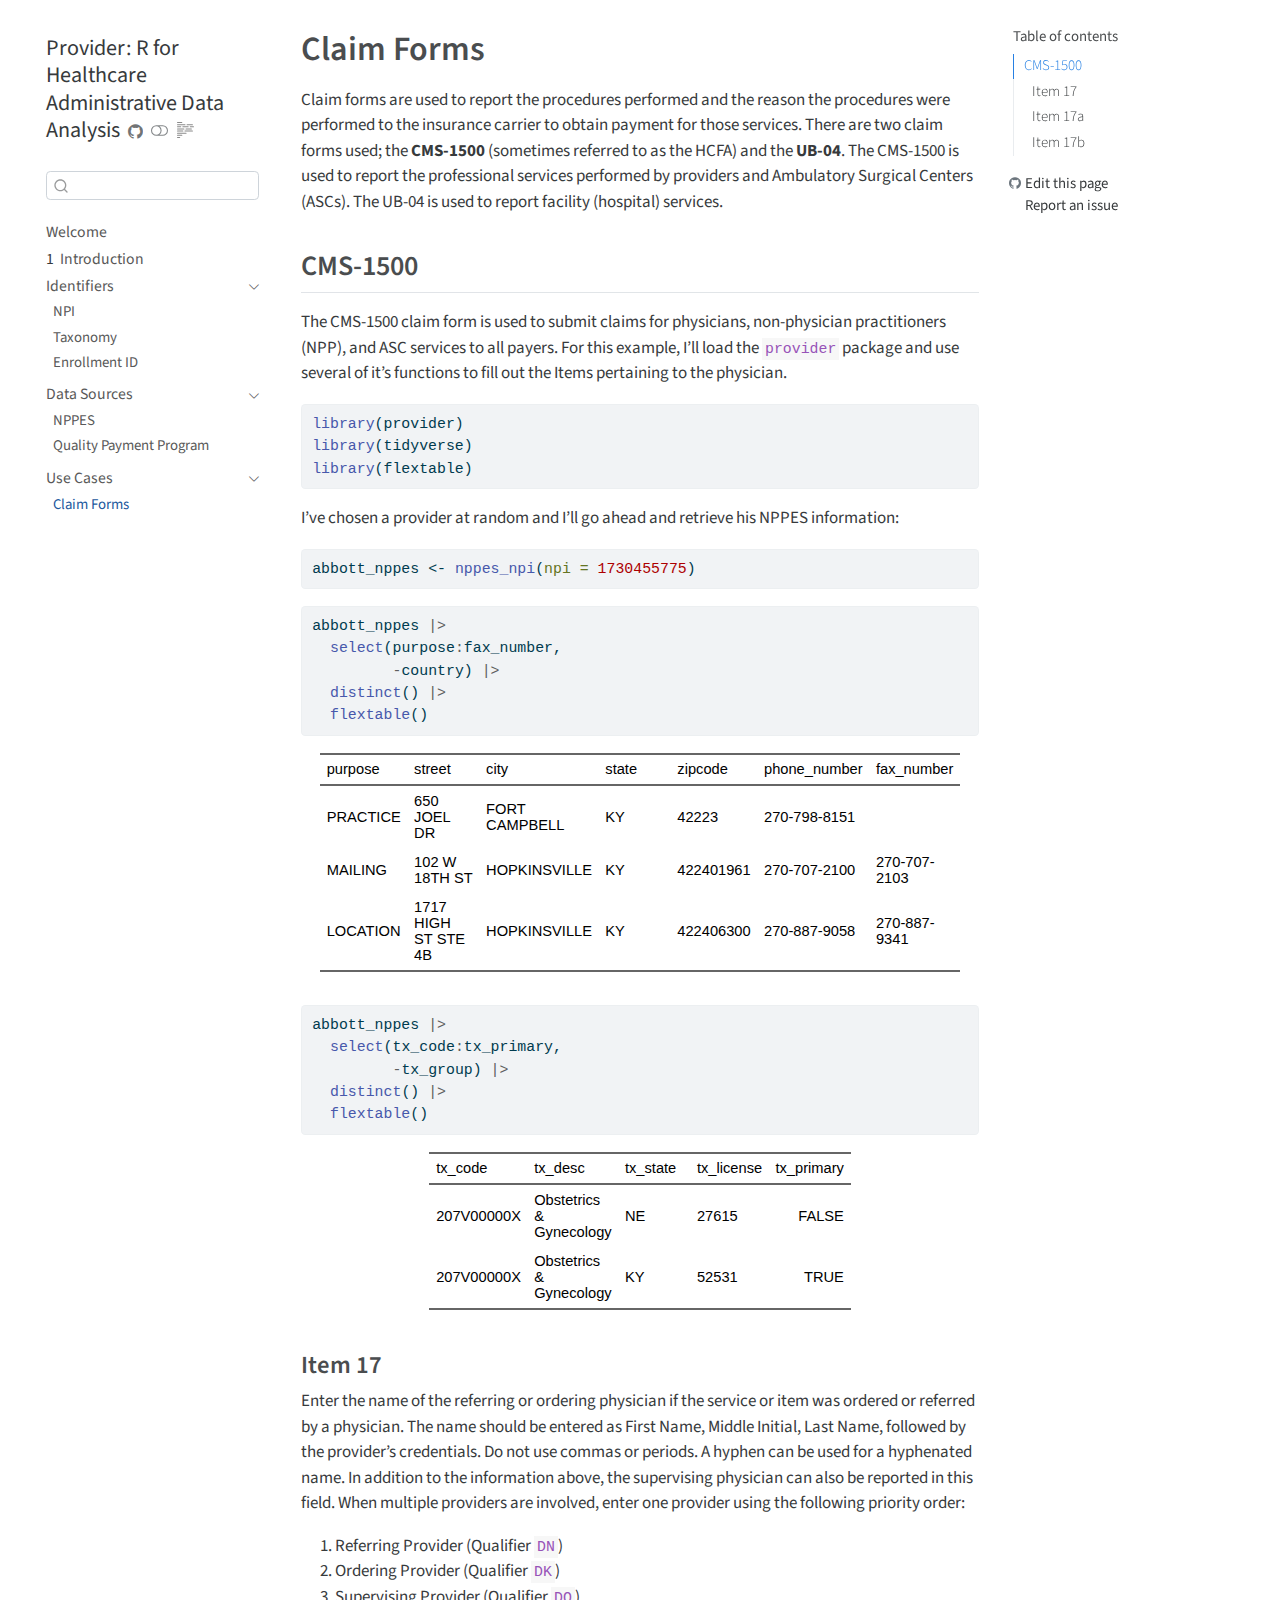
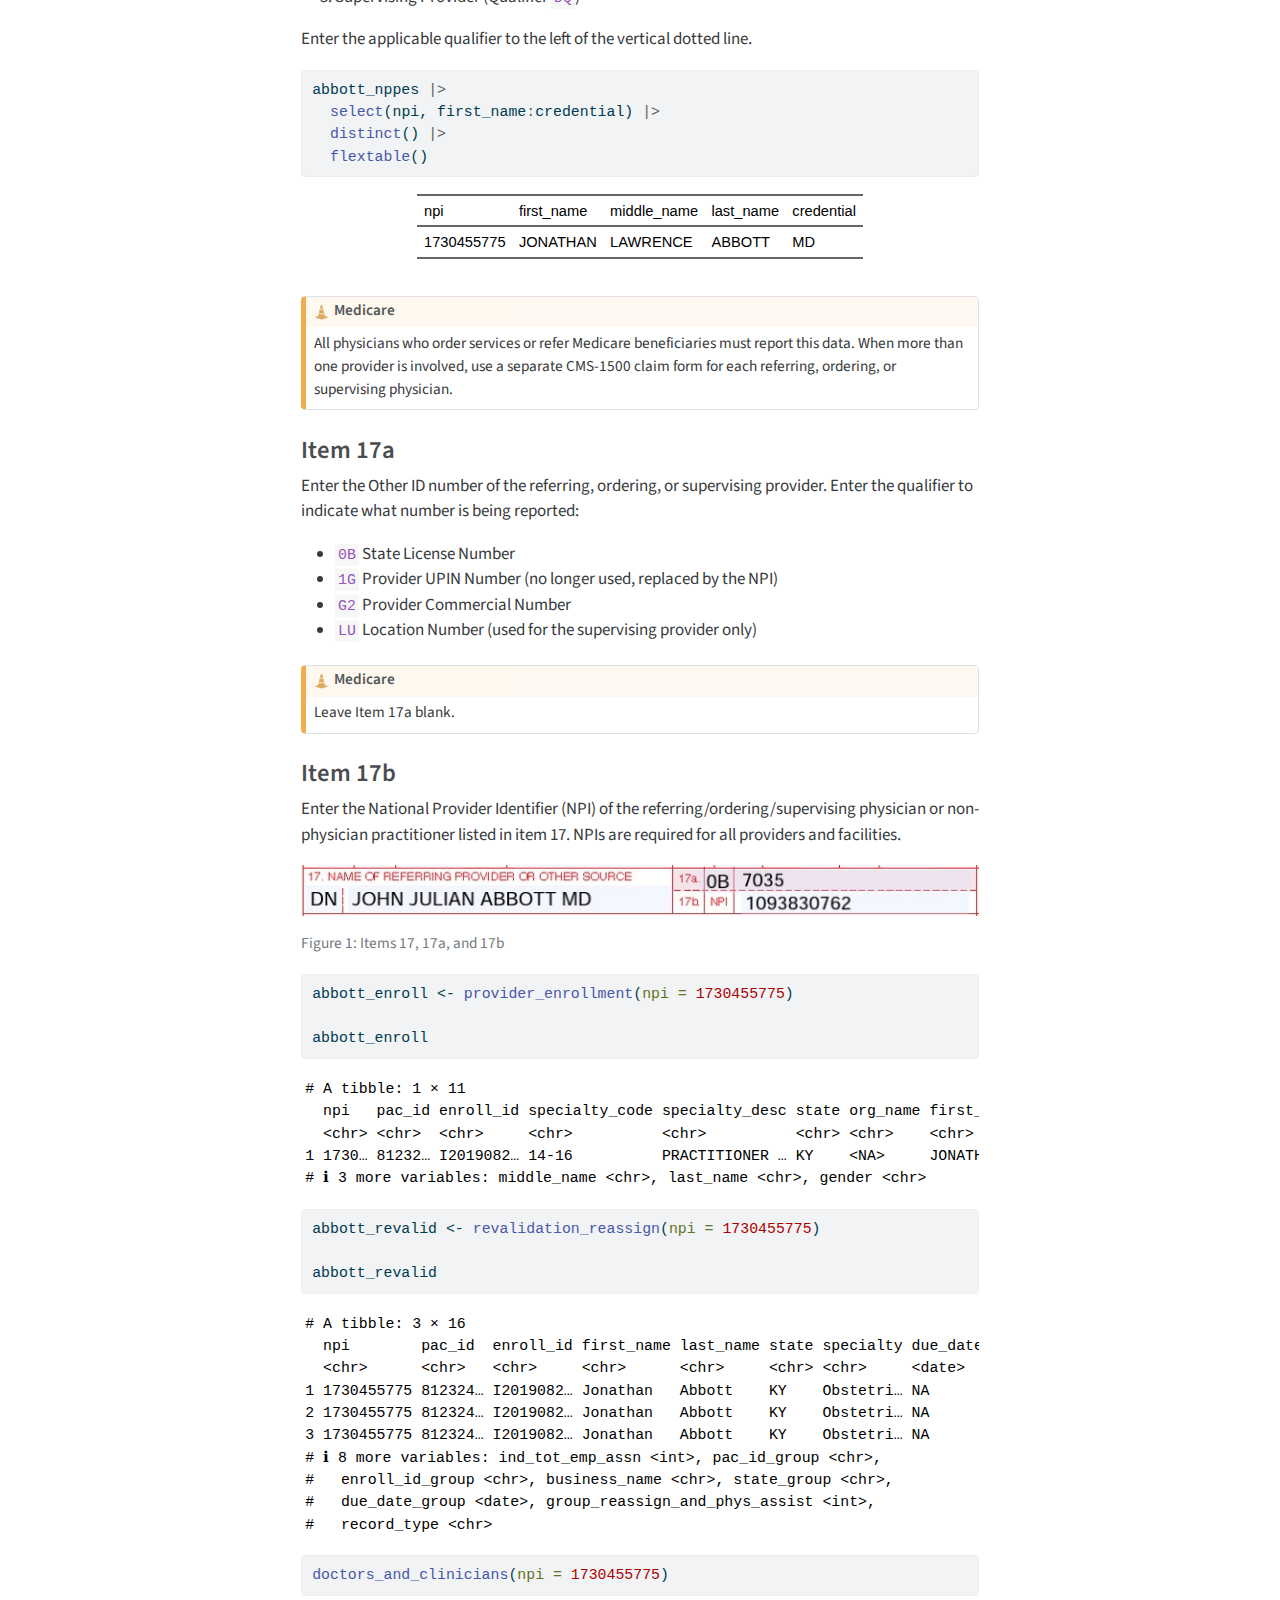
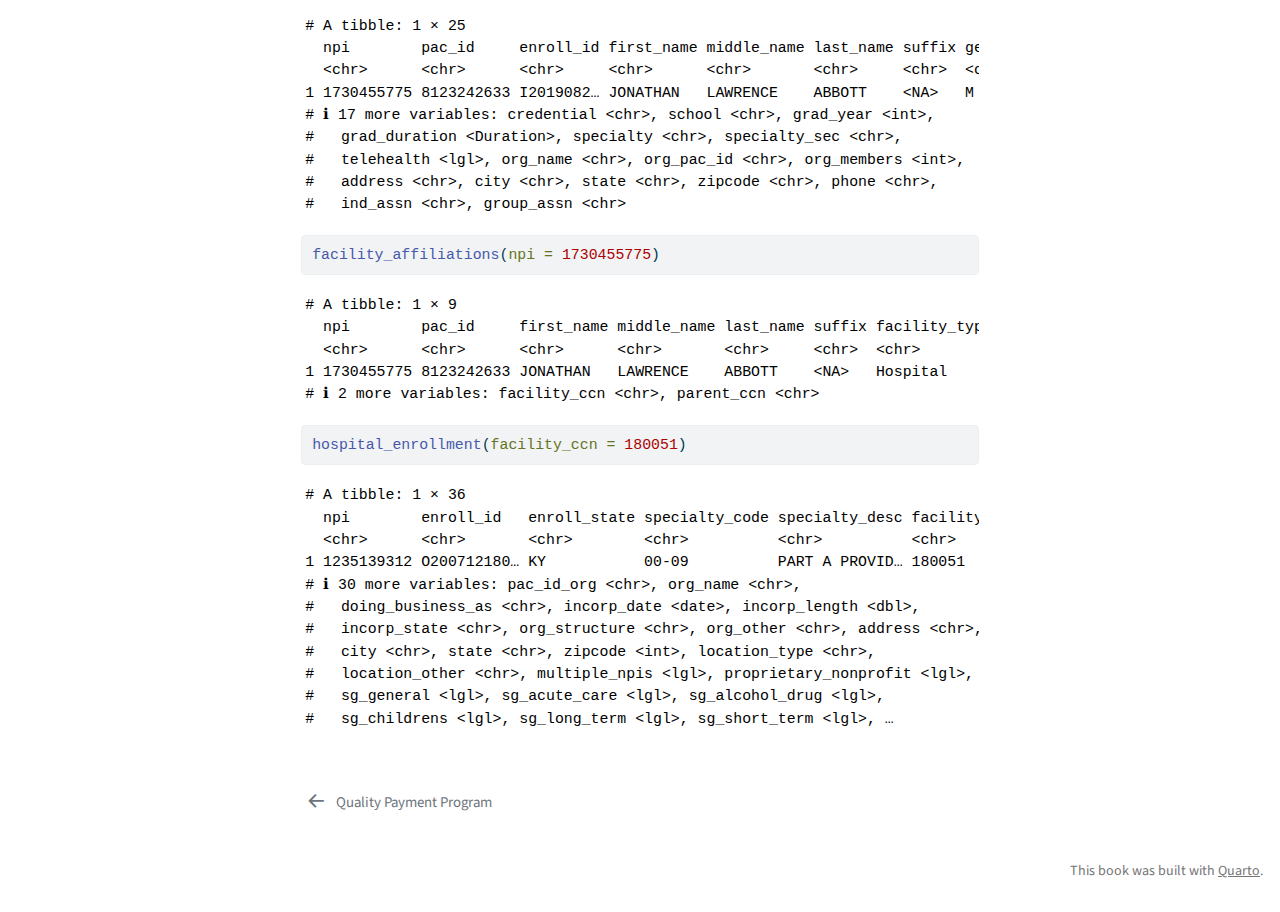
==== docs/claims_forms.html @ 6b5664fb "commit" ====
<!DOCTYPE html>
<html xmlns="http://www.w3.org/1999/xhtml" lang="en" xml:lang="en"><head>

<meta charset="utf-8">
<meta name="generator" content="quarto-1.3.433">

<meta name="viewport" content="width=device-width, initial-scale=1.0, user-scalable=yes">


<title>Provider: R for Healthcare Administrative Data Analysis - Claim Forms</title>
<style>
code{white-space: pre-wrap;}
span.smallcaps{font-variant: small-caps;}
div.columns{display: flex; gap: min(4vw, 1.5em);}
div.column{flex: auto; overflow-x: auto;}
div.hanging-indent{margin-left: 1.5em; text-indent: -1.5em;}
ul.task-list{list-style: none;}
ul.task-list li input[type="checkbox"] {
  width: 0.8em;
  margin: 0 0.8em 0.2em -1em; /* quarto-specific, see https://github.com/quarto-dev/quarto-cli/issues/4556 */ 
  vertical-align: middle;
}
/* CSS for syntax highlighting */
pre > code.sourceCode { white-space: pre; position: relative; }
pre > code.sourceCode > span { display: inline-block; line-height: 1.25; }
pre > code.sourceCode > span:empty { height: 1.2em; }
.sourceCode { overflow: visible; }
code.sourceCode > span { color: inherit; text-decoration: inherit; }
div.sourceCode { margin: 1em 0; }
pre.sourceCode { margin: 0; }
@media screen {
div.sourceCode { overflow: auto; }
}
@media print {
pre > code.sourceCode { white-space: pre-wrap; }
pre > code.sourceCode > span { text-indent: -5em; padding-left: 5em; }
}
pre.numberSource code
  { counter-reset: source-line 0; }
pre.numberSource code > span
  { position: relative; left: -4em; counter-increment: source-line; }
pre.numberSource code > span > a:first-child::before
  { content: counter(source-line);
    position: relative; left: -1em; text-align: right; vertical-align: baseline;
    border: none; display: inline-block;
    -webkit-touch-callout: none; -webkit-user-select: none;
    -khtml-user-select: none; -moz-user-select: none;
    -ms-user-select: none; user-select: none;
    padding: 0 4px; width: 4em;
  }
pre.numberSource { margin-left: 3em;  padding-left: 4px; }
div.sourceCode
  {   }
@media screen {
pre > code.sourceCode > span > a:first-child::before { text-decoration: underline; }
}
</style>


<script src="site_libs/quarto-nav/quarto-nav.js"></script>
<script src="site_libs/quarto-nav/headroom.min.js"></script>
<script src="site_libs/clipboard/clipboard.min.js"></script>
<script src="site_libs/quarto-search/autocomplete.umd.js"></script>
<script src="site_libs/quarto-search/fuse.min.js"></script>
<script src="site_libs/quarto-search/quarto-search.js"></script>
<meta name="quarto:offset" content="./">
<link href="./qpp.html" rel="prev">
<script src="site_libs/quarto-html/quarto.js"></script>
<script src="site_libs/quarto-html/popper.min.js"></script>
<script src="site_libs/quarto-html/tippy.umd.min.js"></script>
<script src="site_libs/quarto-html/anchor.min.js"></script>
<link href="site_libs/quarto-html/tippy.css" rel="stylesheet">
<link href="site_libs/quarto-html/quarto-syntax-highlighting.css" rel="stylesheet" class="quarto-color-scheme" id="quarto-text-highlighting-styles">
<link href="site_libs/quarto-html/quarto-syntax-highlighting-dark.css" rel="prefetch" class="quarto-color-scheme quarto-color-alternate" id="quarto-text-highlighting-styles">
<script src="site_libs/bootstrap/bootstrap.min.js"></script>
<link href="site_libs/bootstrap/bootstrap-icons.css" rel="stylesheet">
<link href="site_libs/bootstrap/bootstrap.min.css" rel="stylesheet" class="quarto-color-scheme" id="quarto-bootstrap" data-mode="light">
<link href="site_libs/bootstrap/bootstrap-dark.min.css" rel="prefetch" class="quarto-color-scheme quarto-color-alternate" id="quarto-bootstrap" data-mode="dark">
<script id="quarto-search-options" type="application/json">{
  "location": "sidebar",
  "copy-button": false,
  "collapse-after": 3,
  "panel-placement": "start",
  "type": "textbox",
  "limit": 20,
  "language": {
    "search-no-results-text": "No results",
    "search-matching-documents-text": "matching documents",
    "search-copy-link-title": "Copy link to search",
    "search-hide-matches-text": "Hide additional matches",
    "search-more-match-text": "more match in this document",
    "search-more-matches-text": "more matches in this document",
    "search-clear-button-title": "Clear",
    "search-detached-cancel-button-title": "Cancel",
    "search-submit-button-title": "Submit",
    "search-label": "Search"
  }
}</script>
<link href="site_libs/tabwid-1.1.3/tabwid.css" rel="stylesheet">
<script src="site_libs/tabwid-1.1.3/tabwid.js"></script>


</head>

<body class="nav-sidebar floating">

<div id="quarto-search-results"></div>
  <header id="quarto-header" class="headroom fixed-top">
  <nav class="quarto-secondary-nav">
    <div class="container-fluid d-flex">
      <button type="button" class="quarto-btn-toggle btn" data-bs-toggle="collapse" data-bs-target="#quarto-sidebar,#quarto-sidebar-glass" aria-controls="quarto-sidebar" aria-expanded="false" aria-label="Toggle sidebar navigation" onclick="if (window.quartoToggleHeadroom) { window.quartoToggleHeadroom(); }">
        <i class="bi bi-layout-text-sidebar-reverse"></i>
      </button>
      <nav class="quarto-page-breadcrumbs" aria-label="breadcrumb"><ol class="breadcrumb"><li class="breadcrumb-item"><a href="./claims_forms.html">Use Cases</a></li><li class="breadcrumb-item"><a href="./claims_forms.html">Claim Forms</a></li></ol></nav>
      <a class="flex-grow-1" role="button" data-bs-toggle="collapse" data-bs-target="#quarto-sidebar,#quarto-sidebar-glass" aria-controls="quarto-sidebar" aria-expanded="false" aria-label="Toggle sidebar navigation" onclick="if (window.quartoToggleHeadroom) { window.quartoToggleHeadroom(); }">      
      </a>
      <button type="button" class="btn quarto-search-button" aria-label="" onclick="window.quartoOpenSearch();">
        <i class="bi bi-search"></i>
      </button>
    </div>
  </nav>
</header>
<!-- content -->
<div id="quarto-content" class="quarto-container page-columns page-rows-contents page-layout-article">
<!-- sidebar -->
  <nav id="quarto-sidebar" class="sidebar collapse collapse-horizontal sidebar-navigation floating overflow-auto">
    <div class="pt-lg-2 mt-2 text-left sidebar-header">
    <div class="sidebar-title mb-0 py-0">
      <a href="./">Provider: R for Healthcare Administrative Data Analysis</a> 
        <div class="sidebar-tools-main tools-wide">
    <a href="https://github.com/andrewallenbruce/provider_book" rel="" title="Source Code" class="quarto-navigation-tool px-1" aria-label="Source Code"><i class="bi bi-github"></i></a>
  <a href="" class="quarto-color-scheme-toggle quarto-navigation-tool  px-1" onclick="window.quartoToggleColorScheme(); return false;" title="Toggle dark mode"><i class="bi"></i></a>
  <a href="" class="quarto-reader-toggle quarto-navigation-tool px-1" onclick="window.quartoToggleReader(); return false;" title="Toggle reader mode">
  <div class="quarto-reader-toggle-btn">
  <i class="bi"></i>
  </div>
</a>
</div>
    </div>
      </div>
        <div class="mt-2 flex-shrink-0 align-items-center">
        <div class="sidebar-search">
        <div id="quarto-search" class="" title="Search"></div>
        </div>
        </div>
    <div class="sidebar-menu-container"> 
    <ul class="list-unstyled mt-1">
        <li class="sidebar-item">
  <div class="sidebar-item-container"> 
  <a href="./index.html" class="sidebar-item-text sidebar-link">
 <span class="menu-text">Welcome</span></a>
  </div>
</li>
        <li class="sidebar-item">
  <div class="sidebar-item-container"> 
  <a href="./intro.html" class="sidebar-item-text sidebar-link">
 <span class="menu-text"><span class="chapter-number">1</span>&nbsp; <span class="chapter-title">Introduction</span></span></a>
  </div>
</li>
        <li class="sidebar-item sidebar-item-section">
      <div class="sidebar-item-container"> 
            <a class="sidebar-item-text sidebar-link text-start" data-bs-toggle="collapse" data-bs-target="#quarto-sidebar-section-1" aria-expanded="true">
 <span class="menu-text">Identifiers</span></a>
          <a class="sidebar-item-toggle text-start" data-bs-toggle="collapse" data-bs-target="#quarto-sidebar-section-1" aria-expanded="true" aria-label="Toggle section">
            <i class="bi bi-chevron-right ms-2"></i>
          </a> 
      </div>
      <ul id="quarto-sidebar-section-1" class="collapse list-unstyled sidebar-section depth1 show">  
          <li class="sidebar-item">
  <div class="sidebar-item-container"> 
  <a href="./npi.html" class="sidebar-item-text sidebar-link">
 <span class="menu-text">NPI</span></a>
  </div>
</li>
          <li class="sidebar-item">
  <div class="sidebar-item-container"> 
  <a href="./taxonomy.html" class="sidebar-item-text sidebar-link">
 <span class="menu-text">Taxonomy</span></a>
  </div>
</li>
          <li class="sidebar-item">
  <div class="sidebar-item-container"> 
  <a href="./enroll_id.html" class="sidebar-item-text sidebar-link">
 <span class="menu-text">Enrollment ID</span></a>
  </div>
</li>
      </ul>
  </li>
        <li class="sidebar-item sidebar-item-section">
      <div class="sidebar-item-container"> 
            <a class="sidebar-item-text sidebar-link text-start" data-bs-toggle="collapse" data-bs-target="#quarto-sidebar-section-2" aria-expanded="true">
 <span class="menu-text">Data Sources</span></a>
          <a class="sidebar-item-toggle text-start" data-bs-toggle="collapse" data-bs-target="#quarto-sidebar-section-2" aria-expanded="true" aria-label="Toggle section">
            <i class="bi bi-chevron-right ms-2"></i>
          </a> 
      </div>
      <ul id="quarto-sidebar-section-2" class="collapse list-unstyled sidebar-section depth1 show">  
          <li class="sidebar-item">
  <div class="sidebar-item-container"> 
  <a href="./nppes.html" class="sidebar-item-text sidebar-link">
 <span class="menu-text">NPPES</span></a>
  </div>
</li>
          <li class="sidebar-item">
  <div class="sidebar-item-container"> 
  <a href="./qpp.html" class="sidebar-item-text sidebar-link">
 <span class="menu-text">Quality Payment Program</span></a>
  </div>
</li>
      </ul>
  </li>
        <li class="sidebar-item sidebar-item-section">
      <div class="sidebar-item-container"> 
            <a class="sidebar-item-text sidebar-link text-start" data-bs-toggle="collapse" data-bs-target="#quarto-sidebar-section-3" aria-expanded="true">
 <span class="menu-text">Use Cases</span></a>
          <a class="sidebar-item-toggle text-start" data-bs-toggle="collapse" data-bs-target="#quarto-sidebar-section-3" aria-expanded="true" aria-label="Toggle section">
            <i class="bi bi-chevron-right ms-2"></i>
          </a> 
      </div>
      <ul id="quarto-sidebar-section-3" class="collapse list-unstyled sidebar-section depth1 show">  
          <li class="sidebar-item">
  <div class="sidebar-item-container"> 
  <a href="./claims_forms.html" class="sidebar-item-text sidebar-link active">
 <span class="menu-text">Claim Forms</span></a>
  </div>
</li>
      </ul>
  </li>
    </ul>
    </div>
</nav>
<div id="quarto-sidebar-glass" data-bs-toggle="collapse" data-bs-target="#quarto-sidebar,#quarto-sidebar-glass"></div>
<!-- margin-sidebar -->
    <div id="quarto-margin-sidebar" class="sidebar margin-sidebar">
        <nav id="TOC" role="doc-toc" class="toc-active">
    <h2 id="toc-title">Table of contents</h2>
   
  <ul>
  <li><a href="#cms-1500" id="toc-cms-1500" class="nav-link active" data-scroll-target="#cms-1500">CMS-1500</a>
  <ul class="collapse">
  <li><a href="#item-17" id="toc-item-17" class="nav-link" data-scroll-target="#item-17">Item 17</a></li>
  <li><a href="#item-17a" id="toc-item-17a" class="nav-link" data-scroll-target="#item-17a">Item 17a</a></li>
  <li><a href="#item-17b" id="toc-item-17b" class="nav-link" data-scroll-target="#item-17b">Item 17b</a></li>
  </ul></li>
  </ul>
<div class="toc-actions"><div><i class="bi bi-github"></i></div><div class="action-links"><p><a href="https://github.com/andrewallenbruce/provider_book/edit/main/claims_forms.qmd" class="toc-action">Edit this page</a></p><p><a href="https://github.com/andrewallenbruce/provider_book/issues/new" class="toc-action">Report an issue</a></p></div></div></nav>
    </div>
<!-- main -->
<main class="content" id="quarto-document-content">

<header id="title-block-header" class="quarto-title-block default">
<div class="quarto-title">
<h1 class="title">Claim Forms</h1>
</div>



<div class="quarto-title-meta">

    
  
    
  </div>
  

</header>

<p>Claim forms are used to report the procedures performed and the reason the procedures were performed to the insurance carrier to obtain payment for those services. There are two claim forms used; the <strong>CMS-1500</strong> (sometimes referred to as the HCFA) and the <strong>UB-04</strong>. The CMS-1500 is used to report the professional services performed by providers and Ambulatory Surgical Centers (ASCs). The UB-04 is used to report facility (hospital) services.</p>
<section id="cms-1500" class="level2">
<h2 class="anchored" data-anchor-id="cms-1500">CMS-1500</h2>
<p>The CMS-1500 claim form is used to submit claims for physicians, non-physician practitioners (NPP), and ASC services to all payers. For this example, I’ll load the <code>provider</code> package and use several of it’s functions to fill out the Items pertaining to the physician.</p>
<div class="cell">
<div class="sourceCode cell-code" id="cb1"><pre class="sourceCode r code-with-copy"><code class="sourceCode r"><span id="cb1-1"><a href="#cb1-1" aria-hidden="true" tabindex="-1"></a><span class="fu">library</span>(provider)</span>
<span id="cb1-2"><a href="#cb1-2" aria-hidden="true" tabindex="-1"></a><span class="fu">library</span>(tidyverse)</span>
<span id="cb1-3"><a href="#cb1-3" aria-hidden="true" tabindex="-1"></a><span class="fu">library</span>(flextable)</span></code><button title="Copy to Clipboard" class="code-copy-button"><i class="bi"></i></button></pre></div>
</div>
<p>I’ve chosen a provider at random and I’ll go ahead and retrieve his NPPES information:</p>
<div class="cell">
<div class="sourceCode cell-code" id="cb2"><pre class="sourceCode r code-with-copy"><code class="sourceCode r"><span id="cb2-1"><a href="#cb2-1" aria-hidden="true" tabindex="-1"></a>abbott_nppes <span class="ot">&lt;-</span> <span class="fu">nppes_npi</span>(<span class="at">npi =</span> <span class="dv">1730455775</span>)</span></code><button title="Copy to Clipboard" class="code-copy-button"><i class="bi"></i></button></pre></div>
</div>
<div class="cell">
<div class="sourceCode cell-code" id="cb3"><pre class="sourceCode r code-with-copy"><code class="sourceCode r"><span id="cb3-1"><a href="#cb3-1" aria-hidden="true" tabindex="-1"></a>abbott_nppes <span class="sc">|&gt;</span> </span>
<span id="cb3-2"><a href="#cb3-2" aria-hidden="true" tabindex="-1"></a>  <span class="fu">select</span>(purpose<span class="sc">:</span>fax_number, </span>
<span id="cb3-3"><a href="#cb3-3" aria-hidden="true" tabindex="-1"></a>         <span class="sc">-</span>country) <span class="sc">|&gt;</span> </span>
<span id="cb3-4"><a href="#cb3-4" aria-hidden="true" tabindex="-1"></a>  <span class="fu">distinct</span>() <span class="sc">|&gt;</span> </span>
<span id="cb3-5"><a href="#cb3-5" aria-hidden="true" tabindex="-1"></a>  <span class="fu">flextable</span>()</span></code><button title="Copy to Clipboard" class="code-copy-button"><i class="bi"></i></button></pre></div>
<div class="cell-output-display">

<div class="tabwid"><style>.cl-9799f7a8{}.cl-978d9d00{font-family:'Arial';font-size:11pt;font-weight:normal;font-style:normal;text-decoration:none;color:rgba(0, 0, 0, 1.00);background-color:transparent;}.cl-9792b542{margin:0;text-align:left;border-bottom: 0 solid rgba(0, 0, 0, 1.00);border-top: 0 solid rgba(0, 0, 0, 1.00);border-left: 0 solid rgba(0, 0, 0, 1.00);border-right: 0 solid rgba(0, 0, 0, 1.00);padding-bottom:5pt;padding-top:5pt;padding-left:5pt;padding-right:5pt;line-height: 1;background-color:transparent;}.cl-9792d112{width:0.75in;background-color:transparent;vertical-align: middle;border-bottom: 1.5pt solid rgba(102, 102, 102, 1.00);border-top: 1.5pt solid rgba(102, 102, 102, 1.00);border-left: 0 solid rgba(0, 0, 0, 1.00);border-right: 0 solid rgba(0, 0, 0, 1.00);margin-bottom:0;margin-top:0;margin-left:0;margin-right:0;}.cl-9792d11c{width:0.75in;background-color:transparent;vertical-align: middle;border-bottom: 0 solid rgba(0, 0, 0, 1.00);border-top: 0 solid rgba(0, 0, 0, 1.00);border-left: 0 solid rgba(0, 0, 0, 1.00);border-right: 0 solid rgba(0, 0, 0, 1.00);margin-bottom:0;margin-top:0;margin-left:0;margin-right:0;}.cl-9792d126{width:0.75in;background-color:transparent;vertical-align: middle;border-bottom: 1.5pt solid rgba(102, 102, 102, 1.00);border-top: 0 solid rgba(0, 0, 0, 1.00);border-left: 0 solid rgba(0, 0, 0, 1.00);border-right: 0 solid rgba(0, 0, 0, 1.00);margin-bottom:0;margin-top:0;margin-left:0;margin-right:0;}</style><table data-quarto-disable-processing="true" class="cl-9799f7a8"><thead><tr style="overflow-wrap:break-word;"><th class="cl-9792d112"><p class="cl-9792b542"><span class="cl-978d9d00">purpose</span></p></th><th class="cl-9792d112"><p class="cl-9792b542"><span class="cl-978d9d00">street</span></p></th><th class="cl-9792d112"><p class="cl-9792b542"><span class="cl-978d9d00">city</span></p></th><th class="cl-9792d112"><p class="cl-9792b542"><span class="cl-978d9d00">state</span></p></th><th class="cl-9792d112"><p class="cl-9792b542"><span class="cl-978d9d00">zipcode</span></p></th><th class="cl-9792d112"><p class="cl-9792b542"><span class="cl-978d9d00">phone_number</span></p></th><th class="cl-9792d112"><p class="cl-9792b542"><span class="cl-978d9d00">fax_number</span></p></th></tr></thead><tbody><tr style="overflow-wrap:break-word;"><td class="cl-9792d11c"><p class="cl-9792b542"><span class="cl-978d9d00">PRACTICE</span></p></td><td class="cl-9792d11c"><p class="cl-9792b542"><span class="cl-978d9d00">650 JOEL DR</span></p></td><td class="cl-9792d11c"><p class="cl-9792b542"><span class="cl-978d9d00">FORT CAMPBELL</span></p></td><td class="cl-9792d11c"><p class="cl-9792b542"><span class="cl-978d9d00">KY</span></p></td><td class="cl-9792d11c"><p class="cl-9792b542"><span class="cl-978d9d00">42223</span></p></td><td class="cl-9792d11c"><p class="cl-9792b542"><span class="cl-978d9d00">270-798-8151</span></p></td><td class="cl-9792d11c"><p class="cl-9792b542"><span class="cl-978d9d00"></span></p></td></tr><tr style="overflow-wrap:break-word;"><td class="cl-9792d11c"><p class="cl-9792b542"><span class="cl-978d9d00">MAILING</span></p></td><td class="cl-9792d11c"><p class="cl-9792b542"><span class="cl-978d9d00">102 W 18TH ST</span></p></td><td class="cl-9792d11c"><p class="cl-9792b542"><span class="cl-978d9d00">HOPKINSVILLE</span></p></td><td class="cl-9792d11c"><p class="cl-9792b542"><span class="cl-978d9d00">KY</span></p></td><td class="cl-9792d11c"><p class="cl-9792b542"><span class="cl-978d9d00">422401961</span></p></td><td class="cl-9792d11c"><p class="cl-9792b542"><span class="cl-978d9d00">270-707-2100</span></p></td><td class="cl-9792d11c"><p class="cl-9792b542"><span class="cl-978d9d00">270-707-2103</span></p></td></tr><tr style="overflow-wrap:break-word;"><td class="cl-9792d126"><p class="cl-9792b542"><span class="cl-978d9d00">LOCATION</span></p></td><td class="cl-9792d126"><p class="cl-9792b542"><span class="cl-978d9d00">1717 HIGH ST STE 4B</span></p></td><td class="cl-9792d126"><p class="cl-9792b542"><span class="cl-978d9d00">HOPKINSVILLE</span></p></td><td class="cl-9792d126"><p class="cl-9792b542"><span class="cl-978d9d00">KY</span></p></td><td class="cl-9792d126"><p class="cl-9792b542"><span class="cl-978d9d00">422406300</span></p></td><td class="cl-9792d126"><p class="cl-9792b542"><span class="cl-978d9d00">270-887-9058</span></p></td><td class="cl-9792d126"><p class="cl-9792b542"><span class="cl-978d9d00">270-887-9341</span></p></td></tr></tbody></table></div>
</div>
</div>
<div class="cell">
<div class="sourceCode cell-code" id="cb4"><pre class="sourceCode r code-with-copy"><code class="sourceCode r"><span id="cb4-1"><a href="#cb4-1" aria-hidden="true" tabindex="-1"></a>abbott_nppes <span class="sc">|&gt;</span> </span>
<span id="cb4-2"><a href="#cb4-2" aria-hidden="true" tabindex="-1"></a>  <span class="fu">select</span>(tx_code<span class="sc">:</span>tx_primary, </span>
<span id="cb4-3"><a href="#cb4-3" aria-hidden="true" tabindex="-1"></a>         <span class="sc">-</span>tx_group) <span class="sc">|&gt;</span> </span>
<span id="cb4-4"><a href="#cb4-4" aria-hidden="true" tabindex="-1"></a>  <span class="fu">distinct</span>() <span class="sc">|&gt;</span> </span>
<span id="cb4-5"><a href="#cb4-5" aria-hidden="true" tabindex="-1"></a>  <span class="fu">flextable</span>()</span></code><button title="Copy to Clipboard" class="code-copy-button"><i class="bi"></i></button></pre></div>
<div class="cell-output-display">

<div class="tabwid"><style>.cl-97c979a6{}.cl-97b43fe6{font-family:'Arial';font-size:11pt;font-weight:normal;font-style:normal;text-decoration:none;color:rgba(0, 0, 0, 1.00);background-color:transparent;}.cl-97bbb438{margin:0;text-align:left;border-bottom: 0 solid rgba(0, 0, 0, 1.00);border-top: 0 solid rgba(0, 0, 0, 1.00);border-left: 0 solid rgba(0, 0, 0, 1.00);border-right: 0 solid rgba(0, 0, 0, 1.00);padding-bottom:5pt;padding-top:5pt;padding-left:5pt;padding-right:5pt;line-height: 1;background-color:transparent;}.cl-97bbb44c{margin:0;text-align:right;border-bottom: 0 solid rgba(0, 0, 0, 1.00);border-top: 0 solid rgba(0, 0, 0, 1.00);border-left: 0 solid rgba(0, 0, 0, 1.00);border-right: 0 solid rgba(0, 0, 0, 1.00);padding-bottom:5pt;padding-top:5pt;padding-left:5pt;padding-right:5pt;line-height: 1;background-color:transparent;}.cl-97bbd9ea{width:0.75in;background-color:transparent;vertical-align: middle;border-bottom: 1.5pt solid rgba(102, 102, 102, 1.00);border-top: 1.5pt solid rgba(102, 102, 102, 1.00);border-left: 0 solid rgba(0, 0, 0, 1.00);border-right: 0 solid rgba(0, 0, 0, 1.00);margin-bottom:0;margin-top:0;margin-left:0;margin-right:0;}.cl-97bbd9f4{width:0.75in;background-color:transparent;vertical-align: middle;border-bottom: 1.5pt solid rgba(102, 102, 102, 1.00);border-top: 1.5pt solid rgba(102, 102, 102, 1.00);border-left: 0 solid rgba(0, 0, 0, 1.00);border-right: 0 solid rgba(0, 0, 0, 1.00);margin-bottom:0;margin-top:0;margin-left:0;margin-right:0;}.cl-97bbd9fe{width:0.75in;background-color:transparent;vertical-align: middle;border-bottom: 0 solid rgba(0, 0, 0, 1.00);border-top: 0 solid rgba(0, 0, 0, 1.00);border-left: 0 solid rgba(0, 0, 0, 1.00);border-right: 0 solid rgba(0, 0, 0, 1.00);margin-bottom:0;margin-top:0;margin-left:0;margin-right:0;}.cl-97bbda08{width:0.75in;background-color:transparent;vertical-align: middle;border-bottom: 0 solid rgba(0, 0, 0, 1.00);border-top: 0 solid rgba(0, 0, 0, 1.00);border-left: 0 solid rgba(0, 0, 0, 1.00);border-right: 0 solid rgba(0, 0, 0, 1.00);margin-bottom:0;margin-top:0;margin-left:0;margin-right:0;}.cl-97bbda12{width:0.75in;background-color:transparent;vertical-align: middle;border-bottom: 1.5pt solid rgba(102, 102, 102, 1.00);border-top: 0 solid rgba(0, 0, 0, 1.00);border-left: 0 solid rgba(0, 0, 0, 1.00);border-right: 0 solid rgba(0, 0, 0, 1.00);margin-bottom:0;margin-top:0;margin-left:0;margin-right:0;}.cl-97bbda13{width:0.75in;background-color:transparent;vertical-align: middle;border-bottom: 1.5pt solid rgba(102, 102, 102, 1.00);border-top: 0 solid rgba(0, 0, 0, 1.00);border-left: 0 solid rgba(0, 0, 0, 1.00);border-right: 0 solid rgba(0, 0, 0, 1.00);margin-bottom:0;margin-top:0;margin-left:0;margin-right:0;}</style><table data-quarto-disable-processing="true" class="cl-97c979a6"><thead><tr style="overflow-wrap:break-word;"><th class="cl-97bbd9ea"><p class="cl-97bbb438"><span class="cl-97b43fe6">tx_code</span></p></th><th class="cl-97bbd9ea"><p class="cl-97bbb438"><span class="cl-97b43fe6">tx_desc</span></p></th><th class="cl-97bbd9ea"><p class="cl-97bbb438"><span class="cl-97b43fe6">tx_state</span></p></th><th class="cl-97bbd9ea"><p class="cl-97bbb438"><span class="cl-97b43fe6">tx_license</span></p></th><th class="cl-97bbd9f4"><p class="cl-97bbb44c"><span class="cl-97b43fe6">tx_primary</span></p></th></tr></thead><tbody><tr style="overflow-wrap:break-word;"><td class="cl-97bbd9fe"><p class="cl-97bbb438"><span class="cl-97b43fe6">207V00000X</span></p></td><td class="cl-97bbd9fe"><p class="cl-97bbb438"><span class="cl-97b43fe6">Obstetrics &amp; Gynecology</span></p></td><td class="cl-97bbd9fe"><p class="cl-97bbb438"><span class="cl-97b43fe6">NE</span></p></td><td class="cl-97bbd9fe"><p class="cl-97bbb438"><span class="cl-97b43fe6">27615</span></p></td><td class="cl-97bbda08"><p class="cl-97bbb44c"><span class="cl-97b43fe6">FALSE</span></p></td></tr><tr style="overflow-wrap:break-word;"><td class="cl-97bbda12"><p class="cl-97bbb438"><span class="cl-97b43fe6">207V00000X</span></p></td><td class="cl-97bbda12"><p class="cl-97bbb438"><span class="cl-97b43fe6">Obstetrics &amp; Gynecology</span></p></td><td class="cl-97bbda12"><p class="cl-97bbb438"><span class="cl-97b43fe6">KY</span></p></td><td class="cl-97bbda12"><p class="cl-97bbb438"><span class="cl-97b43fe6">52531</span></p></td><td class="cl-97bbda13"><p class="cl-97bbb44c"><span class="cl-97b43fe6">TRUE</span></p></td></tr></tbody></table></div>
</div>
</div>
<section id="item-17" class="level3">
<h3 class="anchored" data-anchor-id="item-17">Item 17</h3>
<p>Enter the name of the referring or ordering physician if the service or item was ordered or referred by a physician. The name should be entered as First Name, Middle Initial, Last Name, followed by the provider’s credentials. Do not use commas or periods. A hyphen can be used for a hyphenated name. In addition to the information above, the supervising physician can also be reported in this field. When multiple providers are involved, enter one provider using the following priority order:</p>
<ol type="1">
<li>Referring Provider (Qualifier <code>DN</code>)</li>
<li>Ordering Provider (Qualifier <code>DK</code>)</li>
<li>Supervising Provider (Qualifier <code>DQ</code>)</li>
</ol>
<p>Enter the applicable qualifier to the left of the vertical dotted line.</p>
<div class="cell">
<div class="sourceCode cell-code" id="cb5"><pre class="sourceCode r code-with-copy"><code class="sourceCode r"><span id="cb5-1"><a href="#cb5-1" aria-hidden="true" tabindex="-1"></a>abbott_nppes <span class="sc">|&gt;</span> </span>
<span id="cb5-2"><a href="#cb5-2" aria-hidden="true" tabindex="-1"></a>  <span class="fu">select</span>(npi, first_name<span class="sc">:</span>credential) <span class="sc">|&gt;</span> </span>
<span id="cb5-3"><a href="#cb5-3" aria-hidden="true" tabindex="-1"></a>  <span class="fu">distinct</span>() <span class="sc">|&gt;</span> </span>
<span id="cb5-4"><a href="#cb5-4" aria-hidden="true" tabindex="-1"></a>  <span class="fu">flextable</span>()</span></code><button title="Copy to Clipboard" class="code-copy-button"><i class="bi"></i></button></pre></div>
<div class="cell-output-display">

<div class="tabwid"><style>.cl-97eb1b9c{}.cl-97defe66{font-family:'Arial';font-size:11pt;font-weight:normal;font-style:normal;text-decoration:none;color:rgba(0, 0, 0, 1.00);background-color:transparent;}.cl-97e44510{margin:0;text-align:left;border-bottom: 0 solid rgba(0, 0, 0, 1.00);border-top: 0 solid rgba(0, 0, 0, 1.00);border-left: 0 solid rgba(0, 0, 0, 1.00);border-right: 0 solid rgba(0, 0, 0, 1.00);padding-bottom:5pt;padding-top:5pt;padding-left:5pt;padding-right:5pt;line-height: 1;background-color:transparent;}.cl-97e45d48{width:0.75in;background-color:transparent;vertical-align: middle;border-bottom: 1.5pt solid rgba(102, 102, 102, 1.00);border-top: 1.5pt solid rgba(102, 102, 102, 1.00);border-left: 0 solid rgba(0, 0, 0, 1.00);border-right: 0 solid rgba(0, 0, 0, 1.00);margin-bottom:0;margin-top:0;margin-left:0;margin-right:0;}.cl-97e45d52{width:0.75in;background-color:transparent;vertical-align: middle;border-bottom: 1.5pt solid rgba(102, 102, 102, 1.00);border-top: 0 solid rgba(0, 0, 0, 1.00);border-left: 0 solid rgba(0, 0, 0, 1.00);border-right: 0 solid rgba(0, 0, 0, 1.00);margin-bottom:0;margin-top:0;margin-left:0;margin-right:0;}</style><table data-quarto-disable-processing="true" class="cl-97eb1b9c"><thead><tr style="overflow-wrap:break-word;"><th class="cl-97e45d48"><p class="cl-97e44510"><span class="cl-97defe66">npi</span></p></th><th class="cl-97e45d48"><p class="cl-97e44510"><span class="cl-97defe66">first_name</span></p></th><th class="cl-97e45d48"><p class="cl-97e44510"><span class="cl-97defe66">middle_name</span></p></th><th class="cl-97e45d48"><p class="cl-97e44510"><span class="cl-97defe66">last_name</span></p></th><th class="cl-97e45d48"><p class="cl-97e44510"><span class="cl-97defe66">credential</span></p></th></tr></thead><tbody><tr style="overflow-wrap:break-word;"><td class="cl-97e45d52"><p class="cl-97e44510"><span class="cl-97defe66">1730455775</span></p></td><td class="cl-97e45d52"><p class="cl-97e44510"><span class="cl-97defe66">JONATHAN</span></p></td><td class="cl-97e45d52"><p class="cl-97e44510"><span class="cl-97defe66">LAWRENCE</span></p></td><td class="cl-97e45d52"><p class="cl-97e44510"><span class="cl-97defe66">ABBOTT</span></p></td><td class="cl-97e45d52"><p class="cl-97e44510"><span class="cl-97defe66">MD</span></p></td></tr></tbody></table></div>
</div>
</div>
<div class="callout callout-style-default callout-caution callout-titled">
<div class="callout-header d-flex align-content-center">
<div class="callout-icon-container">
<i class="callout-icon"></i>
</div>
<div class="callout-title-container flex-fill">
Medicare
</div>
</div>
<div class="callout-body-container callout-body">
<p>All physicians who order services or refer Medicare beneficiaries must report this data. When more than one provider is involved, use a separate CMS-1500 claim form for each referring, ordering, or supervising physician.</p>
</div>
</div>
</section>
<section id="item-17a" class="level3">
<h3 class="anchored" data-anchor-id="item-17a">Item 17a</h3>
<p>Enter the Other ID number of the referring, ordering, or supervising provider. Enter the qualifier to indicate what number is being reported:</p>
<ul>
<li><code>0B</code> State License Number</li>
<li><code>1G</code> Provider UPIN Number (no longer used, replaced by the NPI)</li>
<li><code>G2</code> Provider Commercial Number</li>
<li><code>LU</code> Location Number (used for the supervising provider only)</li>
</ul>
<div class="callout callout-style-default callout-caution callout-titled">
<div class="callout-header d-flex align-content-center">
<div class="callout-icon-container">
<i class="callout-icon"></i>
</div>
<div class="callout-title-container flex-fill">
Medicare
</div>
</div>
<div class="callout-body-container callout-body">
<p>Leave Item 17a blank.</p>
</div>
</div>
</section>
<section id="item-17b" class="level3">
<h3 class="anchored" data-anchor-id="item-17b">Item 17b</h3>
<p>Enter the National Provider Identifier (NPI) of the referring/ordering/supervising physician or non-physician practitioner listed in item 17. NPIs are required for all providers and facilities.</p>
<div id="fig-item17" class="quarto-figure quarto-figure-center anchored">
<figure class="figure">
<p><img src="img/item17.jpg" class="img-fluid figure-img"></p>
<figcaption class="figure-caption">Figure&nbsp;1: Items 17, 17a, and 17b</figcaption>
</figure>
</div>
<div class="cell">
<div class="sourceCode cell-code" id="cb6"><pre class="sourceCode r code-with-copy"><code class="sourceCode r"><span id="cb6-1"><a href="#cb6-1" aria-hidden="true" tabindex="-1"></a>abbott_enroll <span class="ot">&lt;-</span> <span class="fu">provider_enrollment</span>(<span class="at">npi =</span> <span class="dv">1730455775</span>)</span>
<span id="cb6-2"><a href="#cb6-2" aria-hidden="true" tabindex="-1"></a></span>
<span id="cb6-3"><a href="#cb6-3" aria-hidden="true" tabindex="-1"></a>abbott_enroll</span></code><button title="Copy to Clipboard" class="code-copy-button"><i class="bi"></i></button></pre></div>
<div class="cell-output cell-output-stdout">
<pre><code># A tibble: 1 × 11
  npi   pac_id enroll_id specialty_code specialty_desc state org_name first_name
  &lt;chr&gt; &lt;chr&gt;  &lt;chr&gt;     &lt;chr&gt;          &lt;chr&gt;          &lt;chr&gt; &lt;chr&gt;    &lt;chr&gt;     
1 1730… 81232… I2019082… 14-16          PRACTITIONER … KY    &lt;NA&gt;     JONATHAN  
# ℹ 3 more variables: middle_name &lt;chr&gt;, last_name &lt;chr&gt;, gender &lt;chr&gt;</code></pre>
</div>
</div>
<div class="cell">
<div class="sourceCode cell-code" id="cb8"><pre class="sourceCode r code-with-copy"><code class="sourceCode r"><span id="cb8-1"><a href="#cb8-1" aria-hidden="true" tabindex="-1"></a>abbott_revalid <span class="ot">&lt;-</span> <span class="fu">revalidation_reassign</span>(<span class="at">npi =</span> <span class="dv">1730455775</span>)</span>
<span id="cb8-2"><a href="#cb8-2" aria-hidden="true" tabindex="-1"></a></span>
<span id="cb8-3"><a href="#cb8-3" aria-hidden="true" tabindex="-1"></a>abbott_revalid</span></code><button title="Copy to Clipboard" class="code-copy-button"><i class="bi"></i></button></pre></div>
<div class="cell-output cell-output-stdout">
<pre><code># A tibble: 3 × 16
  npi        pac_id  enroll_id first_name last_name state specialty due_date_ind
  &lt;chr&gt;      &lt;chr&gt;   &lt;chr&gt;     &lt;chr&gt;      &lt;chr&gt;     &lt;chr&gt; &lt;chr&gt;     &lt;date&gt;      
1 1730455775 812324… I2019082… Jonathan   Abbott    KY    Obstetri… NA          
2 1730455775 812324… I2019082… Jonathan   Abbott    KY    Obstetri… NA          
3 1730455775 812324… I2019082… Jonathan   Abbott    KY    Obstetri… NA          
# ℹ 8 more variables: ind_tot_emp_assn &lt;int&gt;, pac_id_group &lt;chr&gt;,
#   enroll_id_group &lt;chr&gt;, business_name &lt;chr&gt;, state_group &lt;chr&gt;,
#   due_date_group &lt;date&gt;, group_reassign_and_phys_assist &lt;int&gt;,
#   record_type &lt;chr&gt;</code></pre>
</div>
</div>
<div class="cell">
<div class="sourceCode cell-code" id="cb10"><pre class="sourceCode r code-with-copy"><code class="sourceCode r"><span id="cb10-1"><a href="#cb10-1" aria-hidden="true" tabindex="-1"></a><span class="fu">doctors_and_clinicians</span>(<span class="at">npi =</span> <span class="dv">1730455775</span>)</span></code><button title="Copy to Clipboard" class="code-copy-button"><i class="bi"></i></button></pre></div>
<div class="cell-output cell-output-stdout">
<pre><code># A tibble: 1 × 25
  npi        pac_id     enroll_id first_name middle_name last_name suffix gender
  &lt;chr&gt;      &lt;chr&gt;      &lt;chr&gt;     &lt;chr&gt;      &lt;chr&gt;       &lt;chr&gt;     &lt;chr&gt;  &lt;chr&gt; 
1 1730455775 8123242633 I2019082… JONATHAN   LAWRENCE    ABBOTT    &lt;NA&gt;   M     
# ℹ 17 more variables: credential &lt;chr&gt;, school &lt;chr&gt;, grad_year &lt;int&gt;,
#   grad_duration &lt;Duration&gt;, specialty &lt;chr&gt;, specialty_sec &lt;chr&gt;,
#   telehealth &lt;lgl&gt;, org_name &lt;chr&gt;, org_pac_id &lt;chr&gt;, org_members &lt;int&gt;,
#   address &lt;chr&gt;, city &lt;chr&gt;, state &lt;chr&gt;, zipcode &lt;chr&gt;, phone &lt;chr&gt;,
#   ind_assn &lt;chr&gt;, group_assn &lt;chr&gt;</code></pre>
</div>
</div>
<div class="cell">
<div class="sourceCode cell-code" id="cb12"><pre class="sourceCode r code-with-copy"><code class="sourceCode r"><span id="cb12-1"><a href="#cb12-1" aria-hidden="true" tabindex="-1"></a><span class="fu">facility_affiliations</span>(<span class="at">npi =</span> <span class="dv">1730455775</span>)</span></code><button title="Copy to Clipboard" class="code-copy-button"><i class="bi"></i></button></pre></div>
<div class="cell-output cell-output-stdout">
<pre><code># A tibble: 1 × 9
  npi        pac_id     first_name middle_name last_name suffix facility_type
  &lt;chr&gt;      &lt;chr&gt;      &lt;chr&gt;      &lt;chr&gt;       &lt;chr&gt;     &lt;chr&gt;  &lt;chr&gt;        
1 1730455775 8123242633 JONATHAN   LAWRENCE    ABBOTT    &lt;NA&gt;   Hospital     
# ℹ 2 more variables: facility_ccn &lt;chr&gt;, parent_ccn &lt;chr&gt;</code></pre>
</div>
</div>
<div class="cell">
<div class="sourceCode cell-code" id="cb14"><pre class="sourceCode r code-with-copy"><code class="sourceCode r"><span id="cb14-1"><a href="#cb14-1" aria-hidden="true" tabindex="-1"></a><span class="fu">hospital_enrollment</span>(<span class="at">facility_ccn =</span> <span class="dv">180051</span>)</span></code><button title="Copy to Clipboard" class="code-copy-button"><i class="bi"></i></button></pre></div>
<div class="cell-output cell-output-stdout">
<pre><code># A tibble: 1 × 36
  npi        enroll_id   enroll_state specialty_code specialty_desc facility_ccn
  &lt;chr&gt;      &lt;chr&gt;       &lt;chr&gt;        &lt;chr&gt;          &lt;chr&gt;          &lt;chr&gt;       
1 1235139312 O200712180… KY           00-09          PART A PROVID… 180051      
# ℹ 30 more variables: pac_id_org &lt;chr&gt;, org_name &lt;chr&gt;,
#   doing_business_as &lt;chr&gt;, incorp_date &lt;date&gt;, incorp_length &lt;dbl&gt;,
#   incorp_state &lt;chr&gt;, org_structure &lt;chr&gt;, org_other &lt;chr&gt;, address &lt;chr&gt;,
#   city &lt;chr&gt;, state &lt;chr&gt;, zipcode &lt;int&gt;, location_type &lt;chr&gt;,
#   location_other &lt;chr&gt;, multiple_npis &lt;lgl&gt;, proprietary_nonprofit &lt;lgl&gt;,
#   sg_general &lt;lgl&gt;, sg_acute_care &lt;lgl&gt;, sg_alcohol_drug &lt;lgl&gt;,
#   sg_childrens &lt;lgl&gt;, sg_long_term &lt;lgl&gt;, sg_short_term &lt;lgl&gt;, …</code></pre>
</div>
</div>


</section>
</section>

</main> <!-- /main -->
<script id="quarto-html-after-body" type="application/javascript">
window.document.addEventListener("DOMContentLoaded", function (event) {
  const toggleBodyColorMode = (bsSheetEl) => {
    const mode = bsSheetEl.getAttribute("data-mode");
    const bodyEl = window.document.querySelector("body");
    if (mode === "dark") {
      bodyEl.classList.add("quarto-dark");
      bodyEl.classList.remove("quarto-light");
    } else {
      bodyEl.classList.add("quarto-light");
      bodyEl.classList.remove("quarto-dark");
    }
  }
  const toggleBodyColorPrimary = () => {
    const bsSheetEl = window.document.querySelector("link#quarto-bootstrap");
    if (bsSheetEl) {
      toggleBodyColorMode(bsSheetEl);
    }
  }
  toggleBodyColorPrimary();  
  const disableStylesheet = (stylesheets) => {
    for (let i=0; i < stylesheets.length; i++) {
      const stylesheet = stylesheets[i];
      stylesheet.rel = 'prefetch';
    }
  }
  const enableStylesheet = (stylesheets) => {
    for (let i=0; i < stylesheets.length; i++) {
      const stylesheet = stylesheets[i];
      stylesheet.rel = 'stylesheet';
    }
  }
  const manageTransitions = (selector, allowTransitions) => {
    const els = window.document.querySelectorAll(selector);
    for (let i=0; i < els.length; i++) {
      const el = els[i];
      if (allowTransitions) {
        el.classList.remove('notransition');
      } else {
        el.classList.add('notransition');
      }
    }
  }
  const toggleColorMode = (alternate) => {
    // Switch the stylesheets
    const alternateStylesheets = window.document.querySelectorAll('link.quarto-color-scheme.quarto-color-alternate');
    manageTransitions('#quarto-margin-sidebar .nav-link', false);
    if (alternate) {
      enableStylesheet(alternateStylesheets);
      for (const sheetNode of alternateStylesheets) {
        if (sheetNode.id === "quarto-bootstrap") {
          toggleBodyColorMode(sheetNode);
        }
      }
    } else {
      disableStylesheet(alternateStylesheets);
      toggleBodyColorPrimary();
    }
    manageTransitions('#quarto-margin-sidebar .nav-link', true);
    // Switch the toggles
    const toggles = window.document.querySelectorAll('.quarto-color-scheme-toggle');
    for (let i=0; i < toggles.length; i++) {
      const toggle = toggles[i];
      if (toggle) {
        if (alternate) {
          toggle.classList.add("alternate");     
        } else {
          toggle.classList.remove("alternate");
        }
      }
    }
    // Hack to workaround the fact that safari doesn't
    // properly recolor the scrollbar when toggling (#1455)
    if (navigator.userAgent.indexOf('Safari') > 0 && navigator.userAgent.indexOf('Chrome') == -1) {
      manageTransitions("body", false);
      window.scrollTo(0, 1);
      setTimeout(() => {
        window.scrollTo(0, 0);
        manageTransitions("body", true);
      }, 40);  
    }
  }
  const isFileUrl = () => { 
    return window.location.protocol === 'file:';
  }
  const hasAlternateSentinel = () => {  
    let styleSentinel = getColorSchemeSentinel();
    if (styleSentinel !== null) {
      return styleSentinel === "alternate";
    } else {
      return false;
    }
  }
  const setStyleSentinel = (alternate) => {
    const value = alternate ? "alternate" : "default";
    if (!isFileUrl()) {
      window.localStorage.setItem("quarto-color-scheme", value);
    } else {
      localAlternateSentinel = value;
    }
  }
  const getColorSchemeSentinel = () => {
    if (!isFileUrl()) {
      const storageValue = window.localStorage.getItem("quarto-color-scheme");
      return storageValue != null ? storageValue : localAlternateSentinel;
    } else {
      return localAlternateSentinel;
    }
  }
  let localAlternateSentinel = 'default';
  // Dark / light mode switch
  window.quartoToggleColorScheme = () => {
    // Read the current dark / light value 
    let toAlternate = !hasAlternateSentinel();
    toggleColorMode(toAlternate);
    setStyleSentinel(toAlternate);
  };
  // Ensure there is a toggle, if there isn't float one in the top right
  if (window.document.querySelector('.quarto-color-scheme-toggle') === null) {
    const a = window.document.createElement('a');
    a.classList.add('top-right');
    a.classList.add('quarto-color-scheme-toggle');
    a.href = "";
    a.onclick = function() { try { window.quartoToggleColorScheme(); } catch {} return false; };
    const i = window.document.createElement("i");
    i.classList.add('bi');
    a.appendChild(i);
    window.document.body.appendChild(a);
  }
  // Switch to dark mode if need be
  if (hasAlternateSentinel()) {
    toggleColorMode(true);
  } else {
    toggleColorMode(false);
  }
  const icon = "";
  const anchorJS = new window.AnchorJS();
  anchorJS.options = {
    placement: 'right',
    icon: icon
  };
  anchorJS.add('.anchored');
  const isCodeAnnotation = (el) => {
    for (const clz of el.classList) {
      if (clz.startsWith('code-annotation-')) {                     
        return true;
      }
    }
    return false;
  }
  const clipboard = new window.ClipboardJS('.code-copy-button', {
    text: function(trigger) {
      const codeEl = trigger.previousElementSibling.cloneNode(true);
      for (const childEl of codeEl.children) {
        if (isCodeAnnotation(childEl)) {
          childEl.remove();
        }
      }
      return codeEl.innerText;
    }
  });
  clipboard.on('success', function(e) {
    // button target
    const button = e.trigger;
    // don't keep focus
    button.blur();
    // flash "checked"
    button.classList.add('code-copy-button-checked');
    var currentTitle = button.getAttribute("title");
    button.setAttribute("title", "Copied!");
    let tooltip;
    if (window.bootstrap) {
      button.setAttribute("data-bs-toggle", "tooltip");
      button.setAttribute("data-bs-placement", "left");
      button.setAttribute("data-bs-title", "Copied!");
      tooltip = new bootstrap.Tooltip(button, 
        { trigger: "manual", 
          customClass: "code-copy-button-tooltip",
          offset: [0, -8]});
      tooltip.show();    
    }
    setTimeout(function() {
      if (tooltip) {
        tooltip.hide();
        button.removeAttribute("data-bs-title");
        button.removeAttribute("data-bs-toggle");
        button.removeAttribute("data-bs-placement");
      }
      button.setAttribute("title", currentTitle);
      button.classList.remove('code-copy-button-checked');
    }, 1000);
    // clear code selection
    e.clearSelection();
  });
  function tippyHover(el, contentFn) {
    const config = {
      allowHTML: true,
      content: contentFn,
      maxWidth: 500,
      delay: 100,
      arrow: false,
      appendTo: function(el) {
          return el.parentElement;
      },
      interactive: true,
      interactiveBorder: 10,
      theme: 'quarto',
      placement: 'bottom-start'
    };
    window.tippy(el, config); 
  }
  const noterefs = window.document.querySelectorAll('a[role="doc-noteref"]');
  for (var i=0; i<noterefs.length; i++) {
    const ref = noterefs[i];
    tippyHover(ref, function() {
      // use id or data attribute instead here
      let href = ref.getAttribute('data-footnote-href') || ref.getAttribute('href');
      try { href = new URL(href).hash; } catch {}
      const id = href.replace(/^#\/?/, "");
      const note = window.document.getElementById(id);
      return note.innerHTML;
    });
  }
      let selectedAnnoteEl;
      const selectorForAnnotation = ( cell, annotation) => {
        let cellAttr = 'data-code-cell="' + cell + '"';
        let lineAttr = 'data-code-annotation="' +  annotation + '"';
        const selector = 'span[' + cellAttr + '][' + lineAttr + ']';
        return selector;
      }
      const selectCodeLines = (annoteEl) => {
        const doc = window.document;
        const targetCell = annoteEl.getAttribute("data-target-cell");
        const targetAnnotation = annoteEl.getAttribute("data-target-annotation");
        const annoteSpan = window.document.querySelector(selectorForAnnotation(targetCell, targetAnnotation));
        const lines = annoteSpan.getAttribute("data-code-lines").split(",");
        const lineIds = lines.map((line) => {
          return targetCell + "-" + line;
        })
        let top = null;
        let height = null;
        let parent = null;
        if (lineIds.length > 0) {
            //compute the position of the single el (top and bottom and make a div)
            const el = window.document.getElementById(lineIds[0]);
            top = el.offsetTop;
            height = el.offsetHeight;
            parent = el.parentElement.parentElement;
          if (lineIds.length > 1) {
            const lastEl = window.document.getElementById(lineIds[lineIds.length - 1]);
            const bottom = lastEl.offsetTop + lastEl.offsetHeight;
            height = bottom - top;
          }
          if (top !== null && height !== null && parent !== null) {
            // cook up a div (if necessary) and position it 
            let div = window.document.getElementById("code-annotation-line-highlight");
            if (div === null) {
              div = window.document.createElement("div");
              div.setAttribute("id", "code-annotation-line-highlight");
              div.style.position = 'absolute';
              parent.appendChild(div);
            }
            div.style.top = top - 2 + "px";
            div.style.height = height + 4 + "px";
            let gutterDiv = window.document.getElementById("code-annotation-line-highlight-gutter");
            if (gutterDiv === null) {
              gutterDiv = window.document.createElement("div");
              gutterDiv.setAttribute("id", "code-annotation-line-highlight-gutter");
              gutterDiv.style.position = 'absolute';
              const codeCell = window.document.getElementById(targetCell);
              const gutter = codeCell.querySelector('.code-annotation-gutter');
              gutter.appendChild(gutterDiv);
            }
            gutterDiv.style.top = top - 2 + "px";
            gutterDiv.style.height = height + 4 + "px";
          }
          selectedAnnoteEl = annoteEl;
        }
      };
      const unselectCodeLines = () => {
        const elementsIds = ["code-annotation-line-highlight", "code-annotation-line-highlight-gutter"];
        elementsIds.forEach((elId) => {
          const div = window.document.getElementById(elId);
          if (div) {
            div.remove();
          }
        });
        selectedAnnoteEl = undefined;
      };
      // Attach click handler to the DT
      const annoteDls = window.document.querySelectorAll('dt[data-target-cell]');
      for (const annoteDlNode of annoteDls) {
        annoteDlNode.addEventListener('click', (event) => {
          const clickedEl = event.target;
          if (clickedEl !== selectedAnnoteEl) {
            unselectCodeLines();
            const activeEl = window.document.querySelector('dt[data-target-cell].code-annotation-active');
            if (activeEl) {
              activeEl.classList.remove('code-annotation-active');
            }
            selectCodeLines(clickedEl);
            clickedEl.classList.add('code-annotation-active');
          } else {
            // Unselect the line
            unselectCodeLines();
            clickedEl.classList.remove('code-annotation-active');
          }
        });
      }
  const findCites = (el) => {
    const parentEl = el.parentElement;
    if (parentEl) {
      const cites = parentEl.dataset.cites;
      if (cites) {
        return {
          el,
          cites: cites.split(' ')
        };
      } else {
        return findCites(el.parentElement)
      }
    } else {
      return undefined;
    }
  };
  var bibliorefs = window.document.querySelectorAll('a[role="doc-biblioref"]');
  for (var i=0; i<bibliorefs.length; i++) {
    const ref = bibliorefs[i];
    const citeInfo = findCites(ref);
    if (citeInfo) {
      tippyHover(citeInfo.el, function() {
        var popup = window.document.createElement('div');
        citeInfo.cites.forEach(function(cite) {
          var citeDiv = window.document.createElement('div');
          citeDiv.classList.add('hanging-indent');
          citeDiv.classList.add('csl-entry');
          var biblioDiv = window.document.getElementById('ref-' + cite);
          if (biblioDiv) {
            citeDiv.innerHTML = biblioDiv.innerHTML;
          }
          popup.appendChild(citeDiv);
        });
        return popup.innerHTML;
      });
    }
  }
});
</script>
<nav class="page-navigation">
  <div class="nav-page nav-page-previous">
      <a href="./qpp.html" class="pagination-link">
        <i class="bi bi-arrow-left-short"></i> <span class="nav-page-text">Quality Payment Program</span>
      </a>          
  </div>
  <div class="nav-page nav-page-next">
  </div>
</nav>
</div> <!-- /content -->
<footer class="footer">
  <div class="nav-footer">
    <div class="nav-footer-left">
      &nbsp;
    </div>   
    <div class="nav-footer-center">
      &nbsp;
    </div>
    <div class="nav-footer-right">This book was built with <a href="https://quarto.org/">Quarto</a>.</div>
  </div>
</footer>



</body></html>
---- docs/site_libs/quarto-html/tippy.css ----
.tippy-box[data-animation=fade][data-state=hidden]{opacity:0}[data-tippy-root]{max-width:calc(100vw - 10px)}.tippy-box{position:relative;background-color:#333;color:#fff;border-radius:4px;font-size:14px;line-height:1.4;white-space:normal;outline:0;transition-property:transform,visibility,opacity}.tippy-box[data-placement^=top]>.tippy-arrow{bottom:0}.tippy-box[data-placement^=top]>.tippy-arrow:before{bottom:-7px;left:0;border-width:8px 8px 0;border-top-color:initial;transform-origin:center top}.tippy-box[data-placement^=bottom]>.tippy-arrow{top:0}.tippy-box[data-placement^=bottom]>.tippy-arrow:before{top:-7px;left:0;border-width:0 8px 8px;border-bottom-color:initial;transform-origin:center bottom}.tippy-box[data-placement^=left]>.tippy-arrow{right:0}.tippy-box[data-placement^=left]>.tippy-arrow:before{border-width:8px 0 8px 8px;border-left-color:initial;right:-7px;transform-origin:center left}.tippy-box[data-placement^=right]>.tippy-arrow{left:0}.tippy-box[data-placement^=right]>.tippy-arrow:before{left:-7px;border-width:8px 8px 8px 0;border-right-color:initial;transform-origin:center right}.tippy-box[data-inertia][data-state=visible]{transition-timing-function:cubic-bezier(.54,1.5,.38,1.11)}.tippy-arrow{width:16px;height:16px;color:#333}.tippy-arrow:before{content:"";position:absolute;border-color:transparent;border-style:solid}.tippy-content{position:relative;padding:5px 9px;z-index:1}
---- docs/site_libs/quarto-html/quarto-syntax-highlighting.css ----
/* quarto syntax highlight colors */
:root {
  --quarto-hl-ot-color: #003B4F;
  --quarto-hl-at-color: #657422;
  --quarto-hl-ss-color: #20794D;
  --quarto-hl-an-color: #5E5E5E;
  --quarto-hl-fu-color: #4758AB;
  --quarto-hl-st-color: #20794D;
  --quarto-hl-cf-color: #003B4F;
  --quarto-hl-op-color: #5E5E5E;
  --quarto-hl-er-color: #AD0000;
  --quarto-hl-bn-color: #AD0000;
  --quarto-hl-al-color: #AD0000;
  --quarto-hl-va-color: #111111;
  --quarto-hl-bu-color: inherit;
  --quarto-hl-ex-color: inherit;
  --quarto-hl-pp-color: #AD0000;
  --quarto-hl-in-color: #5E5E5E;
  --quarto-hl-vs-color: #20794D;
  --quarto-hl-wa-color: #5E5E5E;
  --quarto-hl-do-color: #5E5E5E;
  --quarto-hl-im-color: #00769E;
  --quarto-hl-ch-color: #20794D;
  --quarto-hl-dt-color: #AD0000;
  --quarto-hl-fl-color: #AD0000;
  --quarto-hl-co-color: #5E5E5E;
  --quarto-hl-cv-color: #5E5E5E;
  --quarto-hl-cn-color: #8f5902;
  --quarto-hl-sc-color: #5E5E5E;
  --quarto-hl-dv-color: #AD0000;
  --quarto-hl-kw-color: #003B4F;
}

/* other quarto variables */
:root {
  --quarto-font-monospace: SFMono-Regular, Menlo, Monaco, Consolas, "Liberation Mono", "Courier New", monospace;
}

pre > code.sourceCode > span {
  color: #003B4F;
}

code span {
  color: #003B4F;
}

code.sourceCode > span {
  color: #003B4F;
}

div.sourceCode,
div.sourceCode pre.sourceCode {
  color: #003B4F;
}

code span.ot {
  color: #003B4F;
  font-style: inherit;
}

code span.at {
  color: #657422;
  font-style: inherit;
}

code span.ss {
  color: #20794D;
  font-style: inherit;
}

code span.an {
  color: #5E5E5E;
  font-style: inherit;
}

code span.fu {
  color: #4758AB;
  font-style: inherit;
}

code span.st {
  color: #20794D;
  font-style: inherit;
}

code span.cf {
  color: #003B4F;
  font-style: inherit;
}

code span.op {
  color: #5E5E5E;
  font-style: inherit;
}

code span.er {
  color: #AD0000;
  font-style: inherit;
}

code span.bn {
  color: #AD0000;
  font-style: inherit;
}

code span.al {
  color: #AD0000;
  font-style: inherit;
}

code span.va {
  color: #111111;
  font-style: inherit;
}

code span.bu {
  font-style: inherit;
}

code span.ex {
  font-style: inherit;
}

code span.pp {
  color: #AD0000;
  font-style: inherit;
}

code span.in {
  color: #5E5E5E;
  font-style: inherit;
}

code span.vs {
  color: #20794D;
  font-style: inherit;
}

code span.wa {
  color: #5E5E5E;
  font-style: italic;
}

code span.do {
  color: #5E5E5E;
  font-style: italic;
}

code span.im {
  color: #00769E;
  font-style: inherit;
}

code span.ch {
  color: #20794D;
  font-style: inherit;
}

code span.dt {
  color: #AD0000;
  font-style: inherit;
}

code span.fl {
  color: #AD0000;
  font-style: inherit;
}

code span.co {
  color: #5E5E5E;
  font-style: inherit;
}

code span.cv {
  color: #5E5E5E;
  font-style: italic;
}

code span.cn {
  color: #8f5902;
  font-style: inherit;
}

code span.sc {
  color: #5E5E5E;
  font-style: inherit;
}

code span.dv {
  color: #AD0000;
  font-style: inherit;
}

code span.kw {
  color: #003B4F;
  font-style: inherit;
}

.prevent-inlining {
  content: "</";
}

/*# sourceMappingURL=debc5d5d77c3f9108843748ff7464032.css.map */
---- docs/site_libs/quarto-html/quarto-syntax-highlighting-dark.css ----
/* quarto syntax highlight colors */
:root {
  --quarto-hl-al-color: #f07178;
  --quarto-hl-an-color: #d4d0ab;
  --quarto-hl-at-color: #00e0e0;
  --quarto-hl-bn-color: #d4d0ab;
  --quarto-hl-bu-color: #abe338;
  --quarto-hl-ch-color: #abe338;
  --quarto-hl-co-color: #f8f8f2;
  --quarto-hl-cv-color: #ffd700;
  --quarto-hl-cn-color: #ffd700;
  --quarto-hl-cf-color: #ffa07a;
  --quarto-hl-dt-color: #ffa07a;
  --quarto-hl-dv-color: #d4d0ab;
  --quarto-hl-do-color: #f8f8f2;
  --quarto-hl-er-color: #f07178;
  --quarto-hl-ex-color: #00e0e0;
  --quarto-hl-fl-color: #d4d0ab;
  --quarto-hl-fu-color: #ffa07a;
  --quarto-hl-im-color: #abe338;
  --quarto-hl-in-color: #d4d0ab;
  --quarto-hl-kw-color: #ffa07a;
  --quarto-hl-op-color: #ffa07a;
  --quarto-hl-ot-color: #00e0e0;
  --quarto-hl-pp-color: #dcc6e0;
  --quarto-hl-re-color: #00e0e0;
  --quarto-hl-sc-color: #abe338;
  --quarto-hl-ss-color: #abe338;
  --quarto-hl-st-color: #abe338;
  --quarto-hl-va-color: #00e0e0;
  --quarto-hl-vs-color: #abe338;
  --quarto-hl-wa-color: #dcc6e0;
}

/* other quarto variables */
:root {
  --quarto-font-monospace: SFMono-Regular, Menlo, Monaco, Consolas, "Liberation Mono", "Courier New", monospace;
}

code span.al {
  background-color: #2a0f15;
  font-weight: bold;
  color: #f07178;
}

code span.an {
  color: #d4d0ab;
}

code span.at {
  color: #00e0e0;
}

code span.bn {
  color: #d4d0ab;
}

code span.bu {
  color: #abe338;
}

code span.ch {
  color: #abe338;
}

code span.co {
  font-style: italic;
  color: #f8f8f2;
}

code span.cv {
  color: #ffd700;
}

code span.cn {
  color: #ffd700;
}

code span.cf {
  font-weight: bold;
  color: #ffa07a;
}

code span.dt {
  color: #ffa07a;
}

code span.dv {
  color: #d4d0ab;
}

code span.do {
  color: #f8f8f2;
}

code span.er {
  color: #f07178;
  text-decoration: underline;
}

code span.ex {
  font-weight: bold;
  color: #00e0e0;
}

code span.fl {
  color: #d4d0ab;
}

code span.fu {
  color: #ffa07a;
}

code span.im {
  color: #abe338;
}

code span.in {
  color: #d4d0ab;
}

code span.kw {
  font-weight: bold;
  color: #ffa07a;
}

pre > code.sourceCode > span {
  color: #f8f8f2;
}

code span {
  color: #f8f8f2;
}

code.sourceCode > span {
  color: #f8f8f2;
}

div.sourceCode,
div.sourceCode pre.sourceCode {
  color: #f8f8f2;
}

code span.op {
  color: #ffa07a;
}

code span.ot {
  color: #00e0e0;
}

code span.pp {
  color: #dcc6e0;
}

code span.re {
  background-color: #f8f8f2;
  color: #00e0e0;
}

code span.sc {
  color: #abe338;
}

code span.ss {
  color: #abe338;
}

code span.st {
  color: #abe338;
}

code span.va {
  color: #00e0e0;
}

code span.vs {
  color: #abe338;
}

code span.wa {
  color: #dcc6e0;
}

.prevent-inlining {
  content: "</";
}

/*# sourceMappingURL=935a306eefa94366c21e1a970dddb765.css.map */
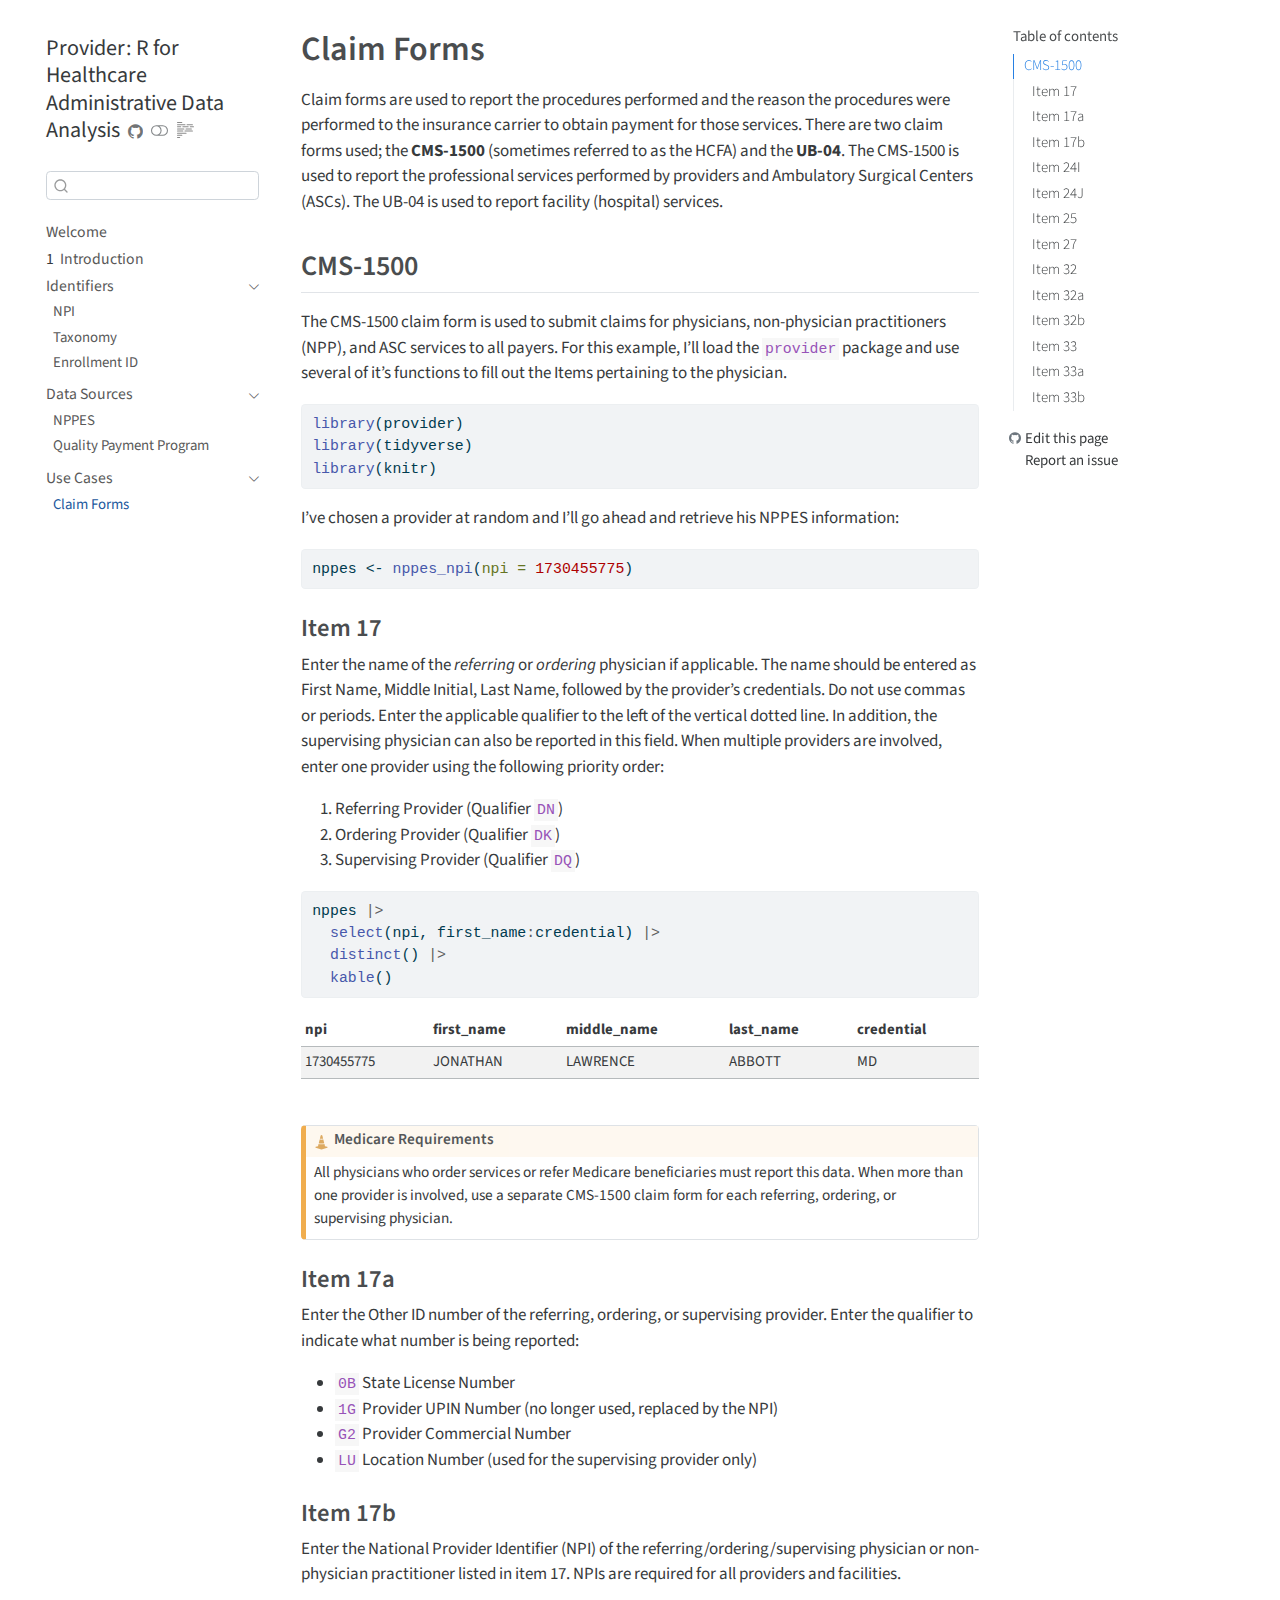
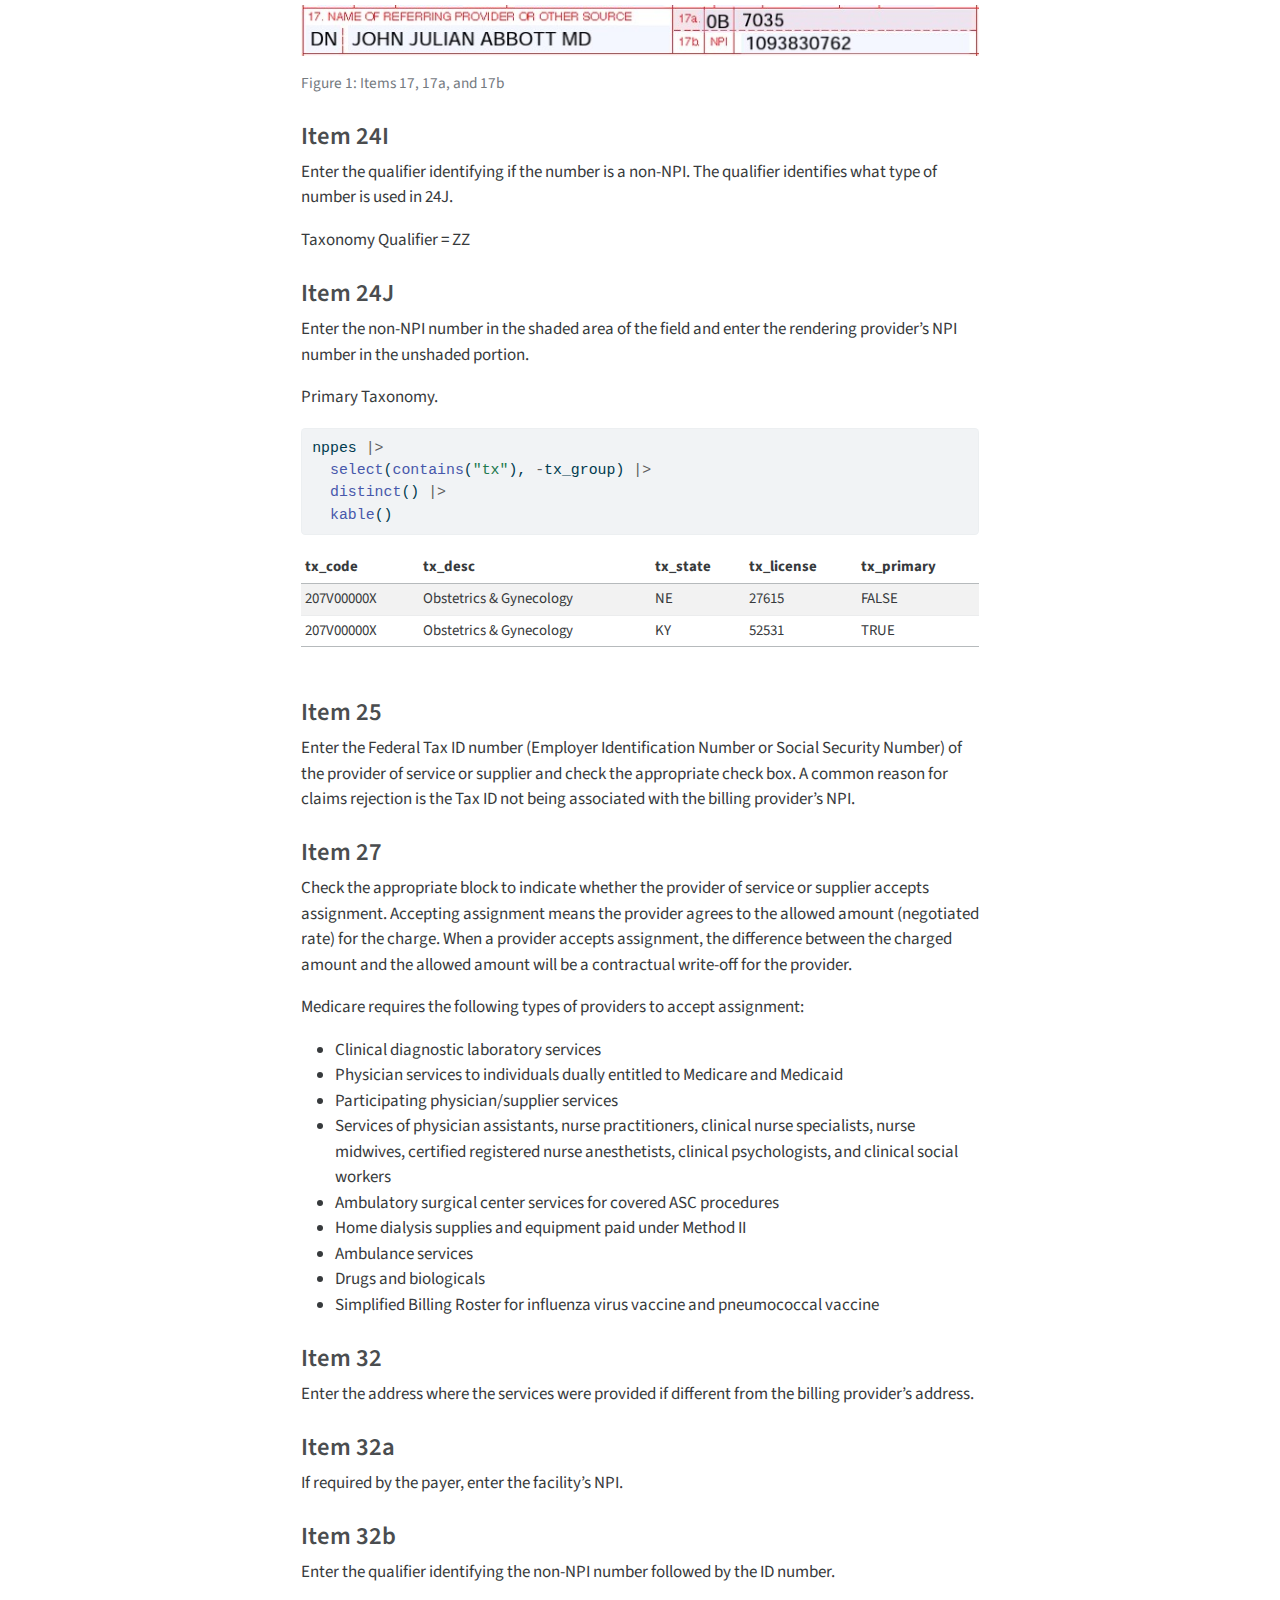
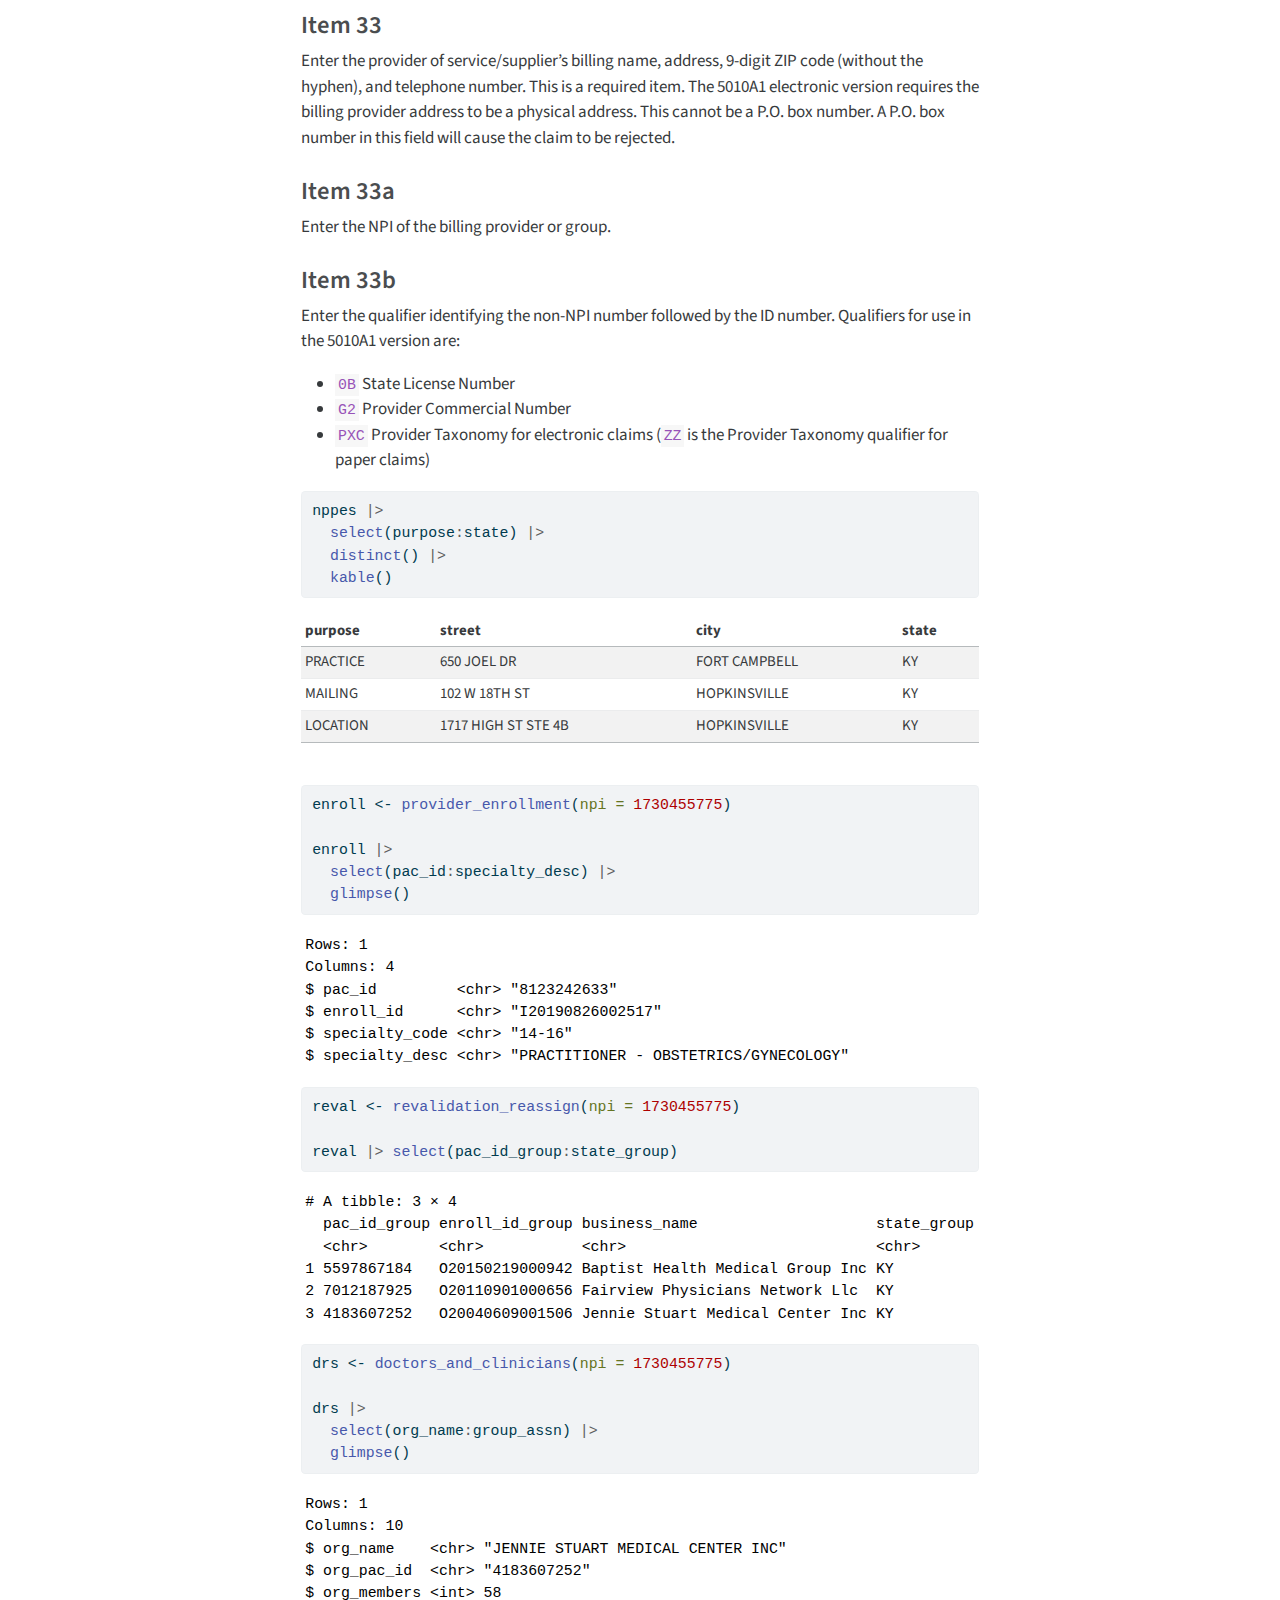
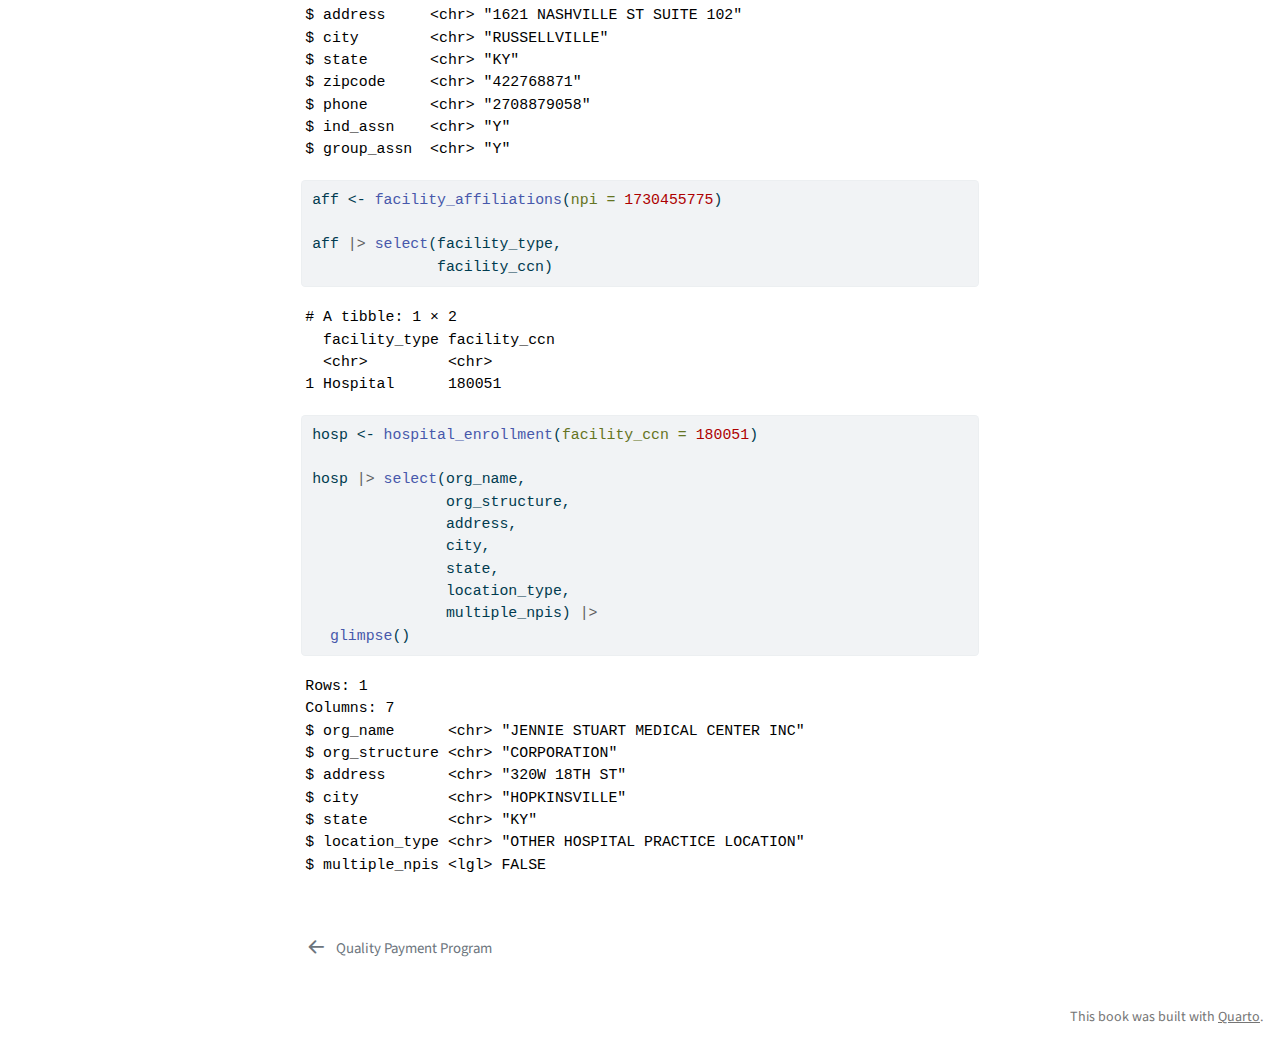
==== commit cac15c8f: "commit" ====
--- a/docs/claims_forms.html
+++ b/docs/claims_forms.html
@@ -96,8 +96,6 @@
     "search-label": "Search"
   }
 }</script>
-<link href="site_libs/tabwid-1.1.3/tabwid.css" rel="stylesheet">
-<script src="site_libs/tabwid-1.1.3/tabwid.js"></script>
 
 
 </head>
@@ -241,6 +239,16 @@
   <li><a href="#item-17" id="toc-item-17" class="nav-link" data-scroll-target="#item-17">Item 17</a></li>
   <li><a href="#item-17a" id="toc-item-17a" class="nav-link" data-scroll-target="#item-17a">Item 17a</a></li>
   <li><a href="#item-17b" id="toc-item-17b" class="nav-link" data-scroll-target="#item-17b">Item 17b</a></li>
+  <li><a href="#item-24i" id="toc-item-24i" class="nav-link" data-scroll-target="#item-24i">Item 24I</a></li>
+  <li><a href="#item-24j" id="toc-item-24j" class="nav-link" data-scroll-target="#item-24j">Item 24J</a></li>
+  <li><a href="#item-25" id="toc-item-25" class="nav-link" data-scroll-target="#item-25">Item 25</a></li>
+  <li><a href="#item-27" id="toc-item-27" class="nav-link" data-scroll-target="#item-27">Item 27</a></li>
+  <li><a href="#item-32" id="toc-item-32" class="nav-link" data-scroll-target="#item-32">Item 32</a></li>
+  <li><a href="#item-32a" id="toc-item-32a" class="nav-link" data-scroll-target="#item-32a">Item 32a</a></li>
+  <li><a href="#item-32b" id="toc-item-32b" class="nav-link" data-scroll-target="#item-32b">Item 32b</a></li>
+  <li><a href="#item-33" id="toc-item-33" class="nav-link" data-scroll-target="#item-33">Item 33</a></li>
+  <li><a href="#item-33a" id="toc-item-33a" class="nav-link" data-scroll-target="#item-33a">Item 33a</a></li>
+  <li><a href="#item-33b" id="toc-item-33b" class="nav-link" data-scroll-target="#item-33b">Item 33b</a></li>
   </ul></li>
   </ul>
 <div class="toc-actions"><div><i class="bi bi-github"></i></div><div class="action-links"><p><a href="https://github.com/andrewallenbruce/provider_book/edit/main/claims_forms.qmd" class="toc-action">Edit this page</a></p><p><a href="https://github.com/andrewallenbruce/provider_book/issues/new" class="toc-action">Report an issue</a></p></div></div></nav>
@@ -272,51 +280,46 @@
 <div class="cell">
 <div class="sourceCode cell-code" id="cb1"><pre class="sourceCode r code-with-copy"><code class="sourceCode r"><span id="cb1-1"><a href="#cb1-1" aria-hidden="true" tabindex="-1"></a><span class="fu">library</span>(provider)</span>
 <span id="cb1-2"><a href="#cb1-2" aria-hidden="true" tabindex="-1"></a><span class="fu">library</span>(tidyverse)</span>
-<span id="cb1-3"><a href="#cb1-3" aria-hidden="true" tabindex="-1"></a><span class="fu">library</span>(flextable)</span></code><button title="Copy to Clipboard" class="code-copy-button"><i class="bi"></i></button></pre></div>
+<span id="cb1-3"><a href="#cb1-3" aria-hidden="true" tabindex="-1"></a><span class="fu">library</span>(knitr)</span></code><button title="Copy to Clipboard" class="code-copy-button"><i class="bi"></i></button></pre></div>
 </div>
 <p>I’ve chosen a provider at random and I’ll go ahead and retrieve his NPPES information:</p>
 <div class="cell">
-<div class="sourceCode cell-code" id="cb2"><pre class="sourceCode r code-with-copy"><code class="sourceCode r"><span id="cb2-1"><a href="#cb2-1" aria-hidden="true" tabindex="-1"></a>abbott_nppes <span class="ot">&lt;-</span> <span class="fu">nppes_npi</span>(<span class="at">npi =</span> <span class="dv">1730455775</span>)</span></code><button title="Copy to Clipboard" class="code-copy-button"><i class="bi"></i></button></pre></div>
-</div>
-<div class="cell">
-<div class="sourceCode cell-code" id="cb3"><pre class="sourceCode r code-with-copy"><code class="sourceCode r"><span id="cb3-1"><a href="#cb3-1" aria-hidden="true" tabindex="-1"></a>abbott_nppes <span class="sc">|&gt;</span> </span>
-<span id="cb3-2"><a href="#cb3-2" aria-hidden="true" tabindex="-1"></a>  <span class="fu">select</span>(purpose<span class="sc">:</span>fax_number, </span>
-<span id="cb3-3"><a href="#cb3-3" aria-hidden="true" tabindex="-1"></a>         <span class="sc">-</span>country) <span class="sc">|&gt;</span> </span>
-<span id="cb3-4"><a href="#cb3-4" aria-hidden="true" tabindex="-1"></a>  <span class="fu">distinct</span>() <span class="sc">|&gt;</span> </span>
-<span id="cb3-5"><a href="#cb3-5" aria-hidden="true" tabindex="-1"></a>  <span class="fu">flextable</span>()</span></code><button title="Copy to Clipboard" class="code-copy-button"><i class="bi"></i></button></pre></div>
-<div class="cell-output-display">
-
-<div class="tabwid"><style>.cl-9799f7a8{}.cl-978d9d00{font-family:'Arial';font-size:11pt;font-weight:normal;font-style:normal;text-decoration:none;color:rgba(0, 0, 0, 1.00);background-color:transparent;}.cl-9792b542{margin:0;text-align:left;border-bottom: 0 solid rgba(0, 0, 0, 1.00);border-top: 0 solid rgba(0, 0, 0, 1.00);border-left: 0 solid rgba(0, 0, 0, 1.00);border-right: 0 solid rgba(0, 0, 0, 1.00);padding-bottom:5pt;padding-top:5pt;padding-left:5pt;padding-right:5pt;line-height: 1;background-color:transparent;}.cl-9792d112{width:0.75in;background-color:transparent;vertical-align: middle;border-bottom: 1.5pt solid rgba(102, 102, 102, 1.00);border-top: 1.5pt solid rgba(102, 102, 102, 1.00);border-left: 0 solid rgba(0, 0, 0, 1.00);border-right: 0 solid rgba(0, 0, 0, 1.00);margin-bottom:0;margin-top:0;margin-left:0;margin-right:0;}.cl-9792d11c{width:0.75in;background-color:transparent;vertical-align: middle;border-bottom: 0 solid rgba(0, 0, 0, 1.00);border-top: 0 solid rgba(0, 0, 0, 1.00);border-left: 0 solid rgba(0, 0, 0, 1.00);border-right: 0 solid rgba(0, 0, 0, 1.00);margin-bottom:0;margin-top:0;margin-left:0;margin-right:0;}.cl-9792d126{width:0.75in;background-color:transparent;vertical-align: middle;border-bottom: 1.5pt solid rgba(102, 102, 102, 1.00);border-top: 0 solid rgba(0, 0, 0, 1.00);border-left: 0 solid rgba(0, 0, 0, 1.00);border-right: 0 solid rgba(0, 0, 0, 1.00);margin-bottom:0;margin-top:0;margin-left:0;margin-right:0;}</style><table data-quarto-disable-processing="true" class="cl-9799f7a8"><thead><tr style="overflow-wrap:break-word;"><th class="cl-9792d112"><p class="cl-9792b542"><span class="cl-978d9d00">purpose</span></p></th><th class="cl-9792d112"><p class="cl-9792b542"><span class="cl-978d9d00">street</span></p></th><th class="cl-9792d112"><p class="cl-9792b542"><span class="cl-978d9d00">city</span></p></th><th class="cl-9792d112"><p class="cl-9792b542"><span class="cl-978d9d00">state</span></p></th><th class="cl-9792d112"><p class="cl-9792b542"><span class="cl-978d9d00">zipcode</span></p></th><th class="cl-9792d112"><p class="cl-9792b542"><span class="cl-978d9d00">phone_number</span></p></th><th class="cl-9792d112"><p class="cl-9792b542"><span class="cl-978d9d00">fax_number</span></p></th></tr></thead><tbody><tr style="overflow-wrap:break-word;"><td class="cl-9792d11c"><p class="cl-9792b542"><span class="cl-978d9d00">PRACTICE</span></p></td><td class="cl-9792d11c"><p class="cl-9792b542"><span class="cl-978d9d00">650 JOEL DR</span></p></td><td class="cl-9792d11c"><p class="cl-9792b542"><span class="cl-978d9d00">FORT CAMPBELL</span></p></td><td class="cl-9792d11c"><p class="cl-9792b542"><span class="cl-978d9d00">KY</span></p></td><td class="cl-9792d11c"><p class="cl-9792b542"><span class="cl-978d9d00">42223</span></p></td><td class="cl-9792d11c"><p class="cl-9792b542"><span class="cl-978d9d00">270-798-8151</span></p></td><td class="cl-9792d11c"><p class="cl-9792b542"><span class="cl-978d9d00"></span></p></td></tr><tr style="overflow-wrap:break-word;"><td class="cl-9792d11c"><p class="cl-9792b542"><span class="cl-978d9d00">MAILING</span></p></td><td class="cl-9792d11c"><p class="cl-9792b542"><span class="cl-978d9d00">102 W 18TH ST</span></p></td><td class="cl-9792d11c"><p class="cl-9792b542"><span class="cl-978d9d00">HOPKINSVILLE</span></p></td><td class="cl-9792d11c"><p class="cl-9792b542"><span class="cl-978d9d00">KY</span></p></td><td class="cl-9792d11c"><p class="cl-9792b542"><span class="cl-978d9d00">422401961</span></p></td><td class="cl-9792d11c"><p class="cl-9792b542"><span class="cl-978d9d00">270-707-2100</span></p></td><td class="cl-9792d11c"><p class="cl-9792b542"><span class="cl-978d9d00">270-707-2103</span></p></td></tr><tr style="overflow-wrap:break-word;"><td class="cl-9792d126"><p class="cl-9792b542"><span class="cl-978d9d00">LOCATION</span></p></td><td class="cl-9792d126"><p class="cl-9792b542"><span class="cl-978d9d00">1717 HIGH ST STE 4B</span></p></td><td class="cl-9792d126"><p class="cl-9792b542"><span class="cl-978d9d00">HOPKINSVILLE</span></p></td><td class="cl-9792d126"><p class="cl-9792b542"><span class="cl-978d9d00">KY</span></p></td><td class="cl-9792d126"><p class="cl-9792b542"><span class="cl-978d9d00">422406300</span></p></td><td class="cl-9792d126"><p class="cl-9792b542"><span class="cl-978d9d00">270-887-9058</span></p></td><td class="cl-9792d126"><p class="cl-9792b542"><span class="cl-978d9d00">270-887-9341</span></p></td></tr></tbody></table></div>
-</div>
-</div>
-<div class="cell">
-<div class="sourceCode cell-code" id="cb4"><pre class="sourceCode r code-with-copy"><code class="sourceCode r"><span id="cb4-1"><a href="#cb4-1" aria-hidden="true" tabindex="-1"></a>abbott_nppes <span class="sc">|&gt;</span> </span>
-<span id="cb4-2"><a href="#cb4-2" aria-hidden="true" tabindex="-1"></a>  <span class="fu">select</span>(tx_code<span class="sc">:</span>tx_primary, </span>
-<span id="cb4-3"><a href="#cb4-3" aria-hidden="true" tabindex="-1"></a>         <span class="sc">-</span>tx_group) <span class="sc">|&gt;</span> </span>
-<span id="cb4-4"><a href="#cb4-4" aria-hidden="true" tabindex="-1"></a>  <span class="fu">distinct</span>() <span class="sc">|&gt;</span> </span>
-<span id="cb4-5"><a href="#cb4-5" aria-hidden="true" tabindex="-1"></a>  <span class="fu">flextable</span>()</span></code><button title="Copy to Clipboard" class="code-copy-button"><i class="bi"></i></button></pre></div>
-<div class="cell-output-display">
-
-<div class="tabwid"><style>.cl-97c979a6{}.cl-97b43fe6{font-family:'Arial';font-size:11pt;font-weight:normal;font-style:normal;text-decoration:none;color:rgba(0, 0, 0, 1.00);background-color:transparent;}.cl-97bbb438{margin:0;text-align:left;border-bottom: 0 solid rgba(0, 0, 0, 1.00);border-top: 0 solid rgba(0, 0, 0, 1.00);border-left: 0 solid rgba(0, 0, 0, 1.00);border-right: 0 solid rgba(0, 0, 0, 1.00);padding-bottom:5pt;padding-top:5pt;padding-left:5pt;padding-right:5pt;line-height: 1;background-color:transparent;}.cl-97bbb44c{margin:0;text-align:right;border-bottom: 0 solid rgba(0, 0, 0, 1.00);border-top: 0 solid rgba(0, 0, 0, 1.00);border-left: 0 solid rgba(0, 0, 0, 1.00);border-right: 0 solid rgba(0, 0, 0, 1.00);padding-bottom:5pt;padding-top:5pt;padding-left:5pt;padding-right:5pt;line-height: 1;background-color:transparent;}.cl-97bbd9ea{width:0.75in;background-color:transparent;vertical-align: middle;border-bottom: 1.5pt solid rgba(102, 102, 102, 1.00);border-top: 1.5pt solid rgba(102, 102, 102, 1.00);border-left: 0 solid rgba(0, 0, 0, 1.00);border-right: 0 solid rgba(0, 0, 0, 1.00);margin-bottom:0;margin-top:0;margin-left:0;margin-right:0;}.cl-97bbd9f4{width:0.75in;background-color:transparent;vertical-align: middle;border-bottom: 1.5pt solid rgba(102, 102, 102, 1.00);border-top: 1.5pt solid rgba(102, 102, 102, 1.00);border-left: 0 solid rgba(0, 0, 0, 1.00);border-right: 0 solid rgba(0, 0, 0, 1.00);margin-bottom:0;margin-top:0;margin-left:0;margin-right:0;}.cl-97bbd9fe{width:0.75in;background-color:transparent;vertical-align: middle;border-bottom: 0 solid rgba(0, 0, 0, 1.00);border-top: 0 solid rgba(0, 0, 0, 1.00);border-left: 0 solid rgba(0, 0, 0, 1.00);border-right: 0 solid rgba(0, 0, 0, 1.00);margin-bottom:0;margin-top:0;margin-left:0;margin-right:0;}.cl-97bbda08{width:0.75in;background-color:transparent;vertical-align: middle;border-bottom: 0 solid rgba(0, 0, 0, 1.00);border-top: 0 solid rgba(0, 0, 0, 1.00);border-left: 0 solid rgba(0, 0, 0, 1.00);border-right: 0 solid rgba(0, 0, 0, 1.00);margin-bottom:0;margin-top:0;margin-left:0;margin-right:0;}.cl-97bbda12{width:0.75in;background-color:transparent;vertical-align: middle;border-bottom: 1.5pt solid rgba(102, 102, 102, 1.00);border-top: 0 solid rgba(0, 0, 0, 1.00);border-left: 0 solid rgba(0, 0, 0, 1.00);border-right: 0 solid rgba(0, 0, 0, 1.00);margin-bottom:0;margin-top:0;margin-left:0;margin-right:0;}.cl-97bbda13{width:0.75in;background-color:transparent;vertical-align: middle;border-bottom: 1.5pt solid rgba(102, 102, 102, 1.00);border-top: 0 solid rgba(0, 0, 0, 1.00);border-left: 0 solid rgba(0, 0, 0, 1.00);border-right: 0 solid rgba(0, 0, 0, 1.00);margin-bottom:0;margin-top:0;margin-left:0;margin-right:0;}</style><table data-quarto-disable-processing="true" class="cl-97c979a6"><thead><tr style="overflow-wrap:break-word;"><th class="cl-97bbd9ea"><p class="cl-97bbb438"><span class="cl-97b43fe6">tx_code</span></p></th><th class="cl-97bbd9ea"><p class="cl-97bbb438"><span class="cl-97b43fe6">tx_desc</span></p></th><th class="cl-97bbd9ea"><p class="cl-97bbb438"><span class="cl-97b43fe6">tx_state</span></p></th><th class="cl-97bbd9ea"><p class="cl-97bbb438"><span class="cl-97b43fe6">tx_license</span></p></th><th class="cl-97bbd9f4"><p class="cl-97bbb44c"><span class="cl-97b43fe6">tx_primary</span></p></th></tr></thead><tbody><tr style="overflow-wrap:break-word;"><td class="cl-97bbd9fe"><p class="cl-97bbb438"><span class="cl-97b43fe6">207V00000X</span></p></td><td class="cl-97bbd9fe"><p class="cl-97bbb438"><span class="cl-97b43fe6">Obstetrics &amp; Gynecology</span></p></td><td class="cl-97bbd9fe"><p class="cl-97bbb438"><span class="cl-97b43fe6">NE</span></p></td><td class="cl-97bbd9fe"><p class="cl-97bbb438"><span class="cl-97b43fe6">27615</span></p></td><td class="cl-97bbda08"><p class="cl-97bbb44c"><span class="cl-97b43fe6">FALSE</span></p></td></tr><tr style="overflow-wrap:break-word;"><td class="cl-97bbda12"><p class="cl-97bbb438"><span class="cl-97b43fe6">207V00000X</span></p></td><td class="cl-97bbda12"><p class="cl-97bbb438"><span class="cl-97b43fe6">Obstetrics &amp; Gynecology</span></p></td><td class="cl-97bbda12"><p class="cl-97bbb438"><span class="cl-97b43fe6">KY</span></p></td><td class="cl-97bbda12"><p class="cl-97bbb438"><span class="cl-97b43fe6">52531</span></p></td><td class="cl-97bbda13"><p class="cl-97bbb44c"><span class="cl-97b43fe6">TRUE</span></p></td></tr></tbody></table></div>
-</div>
+<div class="sourceCode cell-code" id="cb2"><pre class="sourceCode r code-with-copy"><code class="sourceCode r"><span id="cb2-1"><a href="#cb2-1" aria-hidden="true" tabindex="-1"></a>nppes <span class="ot">&lt;-</span> <span class="fu">nppes_npi</span>(<span class="at">npi =</span> <span class="dv">1730455775</span>)</span></code><button title="Copy to Clipboard" class="code-copy-button"><i class="bi"></i></button></pre></div>
 </div>
 <section id="item-17" class="level3">
 <h3 class="anchored" data-anchor-id="item-17">Item 17</h3>
-<p>Enter the name of the referring or ordering physician if the service or item was ordered or referred by a physician. The name should be entered as First Name, Middle Initial, Last Name, followed by the provider’s credentials. Do not use commas or periods. A hyphen can be used for a hyphenated name. In addition to the information above, the supervising physician can also be reported in this field. When multiple providers are involved, enter one provider using the following priority order:</p>
+<p>Enter the name of the <em>referring</em> or <em>ordering</em> physician if applicable. The name should be entered as First Name, Middle Initial, Last Name, followed by the provider’s credentials. Do not use commas or periods. Enter the applicable qualifier to the left of the vertical dotted line. In addition, the supervising physician can also be reported in this field. When multiple providers are involved, enter one provider using the following priority order:</p>
 <ol type="1">
 <li>Referring Provider (Qualifier <code>DN</code>)</li>
 <li>Ordering Provider (Qualifier <code>DK</code>)</li>
 <li>Supervising Provider (Qualifier <code>DQ</code>)</li>
 </ol>
-<p>Enter the applicable qualifier to the left of the vertical dotted line.</p>
 <div class="cell">
-<div class="sourceCode cell-code" id="cb5"><pre class="sourceCode r code-with-copy"><code class="sourceCode r"><span id="cb5-1"><a href="#cb5-1" aria-hidden="true" tabindex="-1"></a>abbott_nppes <span class="sc">|&gt;</span> </span>
-<span id="cb5-2"><a href="#cb5-2" aria-hidden="true" tabindex="-1"></a>  <span class="fu">select</span>(npi, first_name<span class="sc">:</span>credential) <span class="sc">|&gt;</span> </span>
-<span id="cb5-3"><a href="#cb5-3" aria-hidden="true" tabindex="-1"></a>  <span class="fu">distinct</span>() <span class="sc">|&gt;</span> </span>
-<span id="cb5-4"><a href="#cb5-4" aria-hidden="true" tabindex="-1"></a>  <span class="fu">flextable</span>()</span></code><button title="Copy to Clipboard" class="code-copy-button"><i class="bi"></i></button></pre></div>
+<div class="sourceCode cell-code" id="cb3"><pre class="sourceCode r code-with-copy"><code class="sourceCode r"><span id="cb3-1"><a href="#cb3-1" aria-hidden="true" tabindex="-1"></a>nppes <span class="sc">|&gt;</span> </span>
+<span id="cb3-2"><a href="#cb3-2" aria-hidden="true" tabindex="-1"></a>  <span class="fu">select</span>(npi, first_name<span class="sc">:</span>credential) <span class="sc">|&gt;</span> </span>
+<span id="cb3-3"><a href="#cb3-3" aria-hidden="true" tabindex="-1"></a>  <span class="fu">distinct</span>() <span class="sc">|&gt;</span> </span>
+<span id="cb3-4"><a href="#cb3-4" aria-hidden="true" tabindex="-1"></a>  <span class="fu">kable</span>()</span></code><button title="Copy to Clipboard" class="code-copy-button"><i class="bi"></i></button></pre></div>
 <div class="cell-output-display">
-
-<div class="tabwid"><style>.cl-97eb1b9c{}.cl-97defe66{font-family:'Arial';font-size:11pt;font-weight:normal;font-style:normal;text-decoration:none;color:rgba(0, 0, 0, 1.00);background-color:transparent;}.cl-97e44510{margin:0;text-align:left;border-bottom: 0 solid rgba(0, 0, 0, 1.00);border-top: 0 solid rgba(0, 0, 0, 1.00);border-left: 0 solid rgba(0, 0, 0, 1.00);border-right: 0 solid rgba(0, 0, 0, 1.00);padding-bottom:5pt;padding-top:5pt;padding-left:5pt;padding-right:5pt;line-height: 1;background-color:transparent;}.cl-97e45d48{width:0.75in;background-color:transparent;vertical-align: middle;border-bottom: 1.5pt solid rgba(102, 102, 102, 1.00);border-top: 1.5pt solid rgba(102, 102, 102, 1.00);border-left: 0 solid rgba(0, 0, 0, 1.00);border-right: 0 solid rgba(0, 0, 0, 1.00);margin-bottom:0;margin-top:0;margin-left:0;margin-right:0;}.cl-97e45d52{width:0.75in;background-color:transparent;vertical-align: middle;border-bottom: 1.5pt solid rgba(102, 102, 102, 1.00);border-top: 0 solid rgba(0, 0, 0, 1.00);border-left: 0 solid rgba(0, 0, 0, 1.00);border-right: 0 solid rgba(0, 0, 0, 1.00);margin-bottom:0;margin-top:0;margin-left:0;margin-right:0;}</style><table data-quarto-disable-processing="true" class="cl-97eb1b9c"><thead><tr style="overflow-wrap:break-word;"><th class="cl-97e45d48"><p class="cl-97e44510"><span class="cl-97defe66">npi</span></p></th><th class="cl-97e45d48"><p class="cl-97e44510"><span class="cl-97defe66">first_name</span></p></th><th class="cl-97e45d48"><p class="cl-97e44510"><span class="cl-97defe66">middle_name</span></p></th><th class="cl-97e45d48"><p class="cl-97e44510"><span class="cl-97defe66">last_name</span></p></th><th class="cl-97e45d48"><p class="cl-97e44510"><span class="cl-97defe66">credential</span></p></th></tr></thead><tbody><tr style="overflow-wrap:break-word;"><td class="cl-97e45d52"><p class="cl-97e44510"><span class="cl-97defe66">1730455775</span></p></td><td class="cl-97e45d52"><p class="cl-97e44510"><span class="cl-97defe66">JONATHAN</span></p></td><td class="cl-97e45d52"><p class="cl-97e44510"><span class="cl-97defe66">LAWRENCE</span></p></td><td class="cl-97e45d52"><p class="cl-97e44510"><span class="cl-97defe66">ABBOTT</span></p></td><td class="cl-97e45d52"><p class="cl-97e44510"><span class="cl-97defe66">MD</span></p></td></tr></tbody></table></div>
+<table class="table table-sm table-striped small">
+<thead>
+<tr class="header">
+<th style="text-align: left;">npi</th>
+<th style="text-align: left;">first_name</th>
+<th style="text-align: left;">middle_name</th>
+<th style="text-align: left;">last_name</th>
+<th style="text-align: left;">credential</th>
+</tr>
+</thead>
+<tbody>
+<tr class="odd">
+<td style="text-align: left;">1730455775</td>
+<td style="text-align: left;">JONATHAN</td>
+<td style="text-align: left;">LAWRENCE</td>
+<td style="text-align: left;">ABBOTT</td>
+<td style="text-align: left;">MD</td>
+</tr>
+</tbody>
+</table>
 </div>
 </div>
 <div class="callout callout-style-default callout-caution callout-titled">
@@ -325,7 +328,7 @@
 <i class="callout-icon"></i>
 </div>
 <div class="callout-title-container flex-fill">
-Medicare
+Medicare Requirements
 </div>
 </div>
 <div class="callout-body-container callout-body">
@@ -342,19 +345,6 @@
 <li><code>G2</code> Provider Commercial Number</li>
 <li><code>LU</code> Location Number (used for the supervising provider only)</li>
 </ul>
-<div class="callout callout-style-default callout-caution callout-titled">
-<div class="callout-header d-flex align-content-center">
-<div class="callout-icon-container">
-<i class="callout-icon"></i>
-</div>
-<div class="callout-title-container flex-fill">
-Medicare
-</div>
-</div>
-<div class="callout-body-container callout-body">
-<p>Leave Item 17a blank.</p>
-</div>
-</div>
 </section>
 <section id="item-17b" class="level3">
 <h3 class="anchored" data-anchor-id="item-17b">Item 17b</h3>
@@ -365,73 +355,220 @@
 <figcaption class="figure-caption">Figure&nbsp;1: Items 17, 17a, and 17b</figcaption>
 </figure>
 </div>
+</section>
+<section id="item-24i" class="level3">
+<h3 class="anchored" data-anchor-id="item-24i">Item 24I</h3>
+<p>Enter the qualifier identifying if the number is a non-NPI. The qualifier identifies what type of number is used in 24J.</p>
+<p>Taxonomy Qualifier = ZZ</p>
+</section>
+<section id="item-24j" class="level3">
+<h3 class="anchored" data-anchor-id="item-24j">Item 24J</h3>
+<p>Enter the non-NPI number in the shaded area of the field and enter the rendering provider’s NPI number in the unshaded portion.</p>
+<p>Primary Taxonomy.</p>
 <div class="cell">
-<div class="sourceCode cell-code" id="cb6"><pre class="sourceCode r code-with-copy"><code class="sourceCode r"><span id="cb6-1"><a href="#cb6-1" aria-hidden="true" tabindex="-1"></a>abbott_enroll <span class="ot">&lt;-</span> <span class="fu">provider_enrollment</span>(<span class="at">npi =</span> <span class="dv">1730455775</span>)</span>
+<div class="sourceCode cell-code" id="cb4"><pre class="sourceCode r code-with-copy"><code class="sourceCode r"><span id="cb4-1"><a href="#cb4-1" aria-hidden="true" tabindex="-1"></a>nppes <span class="sc">|&gt;</span> </span>
+<span id="cb4-2"><a href="#cb4-2" aria-hidden="true" tabindex="-1"></a>  <span class="fu">select</span>(<span class="fu">contains</span>(<span class="st">"tx"</span>), <span class="sc">-</span>tx_group) <span class="sc">|&gt;</span> </span>
+<span id="cb4-3"><a href="#cb4-3" aria-hidden="true" tabindex="-1"></a>  <span class="fu">distinct</span>() <span class="sc">|&gt;</span> </span>
+<span id="cb4-4"><a href="#cb4-4" aria-hidden="true" tabindex="-1"></a>  <span class="fu">kable</span>()</span></code><button title="Copy to Clipboard" class="code-copy-button"><i class="bi"></i></button></pre></div>
+<div class="cell-output-display">
+<table class="table table-sm table-striped small">
+<thead>
+<tr class="header">
+<th style="text-align: left;">tx_code</th>
+<th style="text-align: left;">tx_desc</th>
+<th style="text-align: left;">tx_state</th>
+<th style="text-align: left;">tx_license</th>
+<th style="text-align: left;">tx_primary</th>
+</tr>
+</thead>
+<tbody>
+<tr class="odd">
+<td style="text-align: left;">207V00000X</td>
+<td style="text-align: left;">Obstetrics &amp; Gynecology</td>
+<td style="text-align: left;">NE</td>
+<td style="text-align: left;">27615</td>
+<td style="text-align: left;">FALSE</td>
+</tr>
+<tr class="even">
+<td style="text-align: left;">207V00000X</td>
+<td style="text-align: left;">Obstetrics &amp; Gynecology</td>
+<td style="text-align: left;">KY</td>
+<td style="text-align: left;">52531</td>
+<td style="text-align: left;">TRUE</td>
+</tr>
+</tbody>
+</table>
+</div>
+</div>
+</section>
+<section id="item-25" class="level3">
+<h3 class="anchored" data-anchor-id="item-25">Item 25</h3>
+<p>Enter the Federal Tax ID number (Employer Identification Number or Social Security Number) of the provider of service or supplier and check the appropriate check box. A common reason for claims rejection is the Tax ID not being associated with the billing provider’s NPI.</p>
+</section>
+<section id="item-27" class="level3">
+<h3 class="anchored" data-anchor-id="item-27">Item 27</h3>
+<p>Check the appropriate block to indicate whether the provider of service or supplier accepts assignment. Accepting assignment means the provider agrees to the allowed amount (negotiated rate) for the charge. When a provider accepts assignment, the difference between the charged amount and the allowed amount will be a contractual write-off for the provider.</p>
+<p>Medicare requires the following types of providers to accept assignment:</p>
+<ul>
+<li>Clinical diagnostic laboratory services</li>
+<li>Physician services to individuals dually entitled to Medicare and Medicaid</li>
+<li>Participating physician/supplier services</li>
+<li>Services of physician assistants, nurse practitioners, clinical nurse specialists, nurse midwives, certified registered nurse anesthetists, clinical psychologists, and clinical social workers</li>
+<li>Ambulatory surgical center services for covered ASC procedures</li>
+<li>Home dialysis supplies and equipment paid under Method II</li>
+<li>Ambulance services</li>
+<li>Drugs and biologicals</li>
+<li>Simplified Billing Roster for influenza virus vaccine and pneumococcal vaccine</li>
+</ul>
+</section>
+<section id="item-32" class="level3">
+<h3 class="anchored" data-anchor-id="item-32">Item 32</h3>
+<p>Enter the address where the services were provided if different from the billing provider’s address.</p>
+</section>
+<section id="item-32a" class="level3">
+<h3 class="anchored" data-anchor-id="item-32a">Item 32a</h3>
+<p>If required by the payer, enter the facility’s NPI.</p>
+</section>
+<section id="item-32b" class="level3">
+<h3 class="anchored" data-anchor-id="item-32b">Item 32b</h3>
+<p>Enter the qualifier identifying the non-NPI number followed by the ID number.</p>
+</section>
+<section id="item-33" class="level3">
+<h3 class="anchored" data-anchor-id="item-33">Item 33</h3>
+<p>Enter the provider of service/supplier’s billing name, address, 9-digit ZIP code (without the hyphen), and telephone number. This is a required item. The 5010A1 electronic version requires the billing provider address to be a physical address. This cannot be a P.O. box number. A P.O. box number in this field will cause the claim to be rejected.</p>
+</section>
+<section id="item-33a" class="level3">
+<h3 class="anchored" data-anchor-id="item-33a">Item 33a</h3>
+<p>Enter the NPI of the billing provider or group.</p>
+</section>
+<section id="item-33b" class="level3">
+<h3 class="anchored" data-anchor-id="item-33b">Item 33b</h3>
+<p>Enter the qualifier identifying the non-NPI number followed by the ID number. Qualifiers for use in the 5010A1 version are:</p>
+<ul>
+<li><code>0B</code> State License Number</li>
+<li><code>G2</code> Provider Commercial Number</li>
+<li><code>PXC</code> Provider Taxonomy for electronic claims (<code>ZZ</code> is the Provider Taxonomy qualifier for paper claims)</li>
+</ul>
+<div class="cell">
+<div class="sourceCode cell-code" id="cb5"><pre class="sourceCode r code-with-copy"><code class="sourceCode r"><span id="cb5-1"><a href="#cb5-1" aria-hidden="true" tabindex="-1"></a>nppes <span class="sc">|&gt;</span> </span>
+<span id="cb5-2"><a href="#cb5-2" aria-hidden="true" tabindex="-1"></a>  <span class="fu">select</span>(purpose<span class="sc">:</span>state) <span class="sc">|&gt;</span> </span>
+<span id="cb5-3"><a href="#cb5-3" aria-hidden="true" tabindex="-1"></a>  <span class="fu">distinct</span>() <span class="sc">|&gt;</span> </span>
+<span id="cb5-4"><a href="#cb5-4" aria-hidden="true" tabindex="-1"></a>  <span class="fu">kable</span>()</span></code><button title="Copy to Clipboard" class="code-copy-button"><i class="bi"></i></button></pre></div>
+<div class="cell-output-display">
+<table class="table table-sm table-striped small">
+<thead>
+<tr class="header">
+<th style="text-align: left;">purpose</th>
+<th style="text-align: left;">street</th>
+<th style="text-align: left;">city</th>
+<th style="text-align: left;">state</th>
+</tr>
+</thead>
+<tbody>
+<tr class="odd">
+<td style="text-align: left;">PRACTICE</td>
+<td style="text-align: left;">650 JOEL DR</td>
+<td style="text-align: left;">FORT CAMPBELL</td>
+<td style="text-align: left;">KY</td>
+</tr>
+<tr class="even">
+<td style="text-align: left;">MAILING</td>
+<td style="text-align: left;">102 W 18TH ST</td>
+<td style="text-align: left;">HOPKINSVILLE</td>
+<td style="text-align: left;">KY</td>
+</tr>
+<tr class="odd">
+<td style="text-align: left;">LOCATION</td>
+<td style="text-align: left;">1717 HIGH ST STE 4B</td>
+<td style="text-align: left;">HOPKINSVILLE</td>
+<td style="text-align: left;">KY</td>
+</tr>
+</tbody>
+</table>
+</div>
+</div>
+<div class="cell">
+<div class="sourceCode cell-code" id="cb6"><pre class="sourceCode r code-with-copy"><code class="sourceCode r"><span id="cb6-1"><a href="#cb6-1" aria-hidden="true" tabindex="-1"></a>enroll <span class="ot">&lt;-</span> <span class="fu">provider_enrollment</span>(<span class="at">npi =</span> <span class="dv">1730455775</span>)</span>
 <span id="cb6-2"><a href="#cb6-2" aria-hidden="true" tabindex="-1"></a></span>
-<span id="cb6-3"><a href="#cb6-3" aria-hidden="true" tabindex="-1"></a>abbott_enroll</span></code><button title="Copy to Clipboard" class="code-copy-button"><i class="bi"></i></button></pre></div>
+<span id="cb6-3"><a href="#cb6-3" aria-hidden="true" tabindex="-1"></a>enroll <span class="sc">|&gt;</span> </span>
+<span id="cb6-4"><a href="#cb6-4" aria-hidden="true" tabindex="-1"></a>  <span class="fu">select</span>(pac_id<span class="sc">:</span>specialty_desc) <span class="sc">|&gt;</span> </span>
+<span id="cb6-5"><a href="#cb6-5" aria-hidden="true" tabindex="-1"></a>  <span class="fu">glimpse</span>()</span></code><button title="Copy to Clipboard" class="code-copy-button"><i class="bi"></i></button></pre></div>
 <div class="cell-output cell-output-stdout">
-<pre><code># A tibble: 1 × 11
-  npi   pac_id enroll_id specialty_code specialty_desc state org_name first_name
-  &lt;chr&gt; &lt;chr&gt;  &lt;chr&gt;     &lt;chr&gt;          &lt;chr&gt;          &lt;chr&gt; &lt;chr&gt;    &lt;chr&gt;     
-1 1730… 81232… I2019082… 14-16          PRACTITIONER … KY    &lt;NA&gt;     JONATHAN  
-# ℹ 3 more variables: middle_name &lt;chr&gt;, last_name &lt;chr&gt;, gender &lt;chr&gt;</code></pre>
+<pre><code>Rows: 1
+Columns: 4
+$ pac_id         &lt;chr&gt; "8123242633"
+$ enroll_id      &lt;chr&gt; "I20190826002517"
+$ specialty_code &lt;chr&gt; "14-16"
+$ specialty_desc &lt;chr&gt; "PRACTITIONER - OBSTETRICS/GYNECOLOGY"</code></pre>
 </div>
 </div>
 <div class="cell">
-<div class="sourceCode cell-code" id="cb8"><pre class="sourceCode r code-with-copy"><code class="sourceCode r"><span id="cb8-1"><a href="#cb8-1" aria-hidden="true" tabindex="-1"></a>abbott_revalid <span class="ot">&lt;-</span> <span class="fu">revalidation_reassign</span>(<span class="at">npi =</span> <span class="dv">1730455775</span>)</span>
+<div class="sourceCode cell-code" id="cb8"><pre class="sourceCode r code-with-copy"><code class="sourceCode r"><span id="cb8-1"><a href="#cb8-1" aria-hidden="true" tabindex="-1"></a>reval <span class="ot">&lt;-</span> <span class="fu">revalidation_reassign</span>(<span class="at">npi =</span> <span class="dv">1730455775</span>)</span>
 <span id="cb8-2"><a href="#cb8-2" aria-hidden="true" tabindex="-1"></a></span>
-<span id="cb8-3"><a href="#cb8-3" aria-hidden="true" tabindex="-1"></a>abbott_revalid</span></code><button title="Copy to Clipboard" class="code-copy-button"><i class="bi"></i></button></pre></div>
+<span id="cb8-3"><a href="#cb8-3" aria-hidden="true" tabindex="-1"></a>reval <span class="sc">|&gt;</span> <span class="fu">select</span>(pac_id_group<span class="sc">:</span>state_group)</span></code><button title="Copy to Clipboard" class="code-copy-button"><i class="bi"></i></button></pre></div>
 <div class="cell-output cell-output-stdout">
-<pre><code># A tibble: 3 × 16
-  npi        pac_id  enroll_id first_name last_name state specialty due_date_ind
-  &lt;chr&gt;      &lt;chr&gt;   &lt;chr&gt;     &lt;chr&gt;      &lt;chr&gt;     &lt;chr&gt; &lt;chr&gt;     &lt;date&gt;      
-1 1730455775 812324… I2019082… Jonathan   Abbott    KY    Obstetri… NA          
-2 1730455775 812324… I2019082… Jonathan   Abbott    KY    Obstetri… NA          
-3 1730455775 812324… I2019082… Jonathan   Abbott    KY    Obstetri… NA          
-# ℹ 8 more variables: ind_tot_emp_assn &lt;int&gt;, pac_id_group &lt;chr&gt;,
-#   enroll_id_group &lt;chr&gt;, business_name &lt;chr&gt;, state_group &lt;chr&gt;,
-#   due_date_group &lt;date&gt;, group_reassign_and_phys_assist &lt;int&gt;,
-#   record_type &lt;chr&gt;</code></pre>
+<pre><code># A tibble: 3 × 4
+  pac_id_group enroll_id_group business_name                    state_group
+  &lt;chr&gt;        &lt;chr&gt;           &lt;chr&gt;                            &lt;chr&gt;      
+1 5597867184   O20150219000942 Baptist Health Medical Group Inc KY         
+2 7012187925   O20110901000656 Fairview Physicians Network Llc  KY         
+3 4183607252   O20040609001506 Jennie Stuart Medical Center Inc KY         </code></pre>
 </div>
 </div>
 <div class="cell">
-<div class="sourceCode cell-code" id="cb10"><pre class="sourceCode r code-with-copy"><code class="sourceCode r"><span id="cb10-1"><a href="#cb10-1" aria-hidden="true" tabindex="-1"></a><span class="fu">doctors_and_clinicians</span>(<span class="at">npi =</span> <span class="dv">1730455775</span>)</span></code><button title="Copy to Clipboard" class="code-copy-button"><i class="bi"></i></button></pre></div>
+<div class="sourceCode cell-code" id="cb10"><pre class="sourceCode r code-with-copy"><code class="sourceCode r"><span id="cb10-1"><a href="#cb10-1" aria-hidden="true" tabindex="-1"></a>drs <span class="ot">&lt;-</span> <span class="fu">doctors_and_clinicians</span>(<span class="at">npi =</span> <span class="dv">1730455775</span>)</span>
+<span id="cb10-2"><a href="#cb10-2" aria-hidden="true" tabindex="-1"></a></span>
+<span id="cb10-3"><a href="#cb10-3" aria-hidden="true" tabindex="-1"></a>drs <span class="sc">|&gt;</span> </span>
+<span id="cb10-4"><a href="#cb10-4" aria-hidden="true" tabindex="-1"></a>  <span class="fu">select</span>(org_name<span class="sc">:</span>group_assn) <span class="sc">|&gt;</span> </span>
+<span id="cb10-5"><a href="#cb10-5" aria-hidden="true" tabindex="-1"></a>  <span class="fu">glimpse</span>()</span></code><button title="Copy to Clipboard" class="code-copy-button"><i class="bi"></i></button></pre></div>
 <div class="cell-output cell-output-stdout">
-<pre><code># A tibble: 1 × 25
-  npi        pac_id     enroll_id first_name middle_name last_name suffix gender
-  &lt;chr&gt;      &lt;chr&gt;      &lt;chr&gt;     &lt;chr&gt;      &lt;chr&gt;       &lt;chr&gt;     &lt;chr&gt;  &lt;chr&gt; 
-1 1730455775 8123242633 I2019082… JONATHAN   LAWRENCE    ABBOTT    &lt;NA&gt;   M     
-# ℹ 17 more variables: credential &lt;chr&gt;, school &lt;chr&gt;, grad_year &lt;int&gt;,
-#   grad_duration &lt;Duration&gt;, specialty &lt;chr&gt;, specialty_sec &lt;chr&gt;,
-#   telehealth &lt;lgl&gt;, org_name &lt;chr&gt;, org_pac_id &lt;chr&gt;, org_members &lt;int&gt;,
-#   address &lt;chr&gt;, city &lt;chr&gt;, state &lt;chr&gt;, zipcode &lt;chr&gt;, phone &lt;chr&gt;,
-#   ind_assn &lt;chr&gt;, group_assn &lt;chr&gt;</code></pre>
+<pre><code>Rows: 1
+Columns: 10
+$ org_name    &lt;chr&gt; "JENNIE STUART MEDICAL CENTER INC"
+$ org_pac_id  &lt;chr&gt; "4183607252"
+$ org_members &lt;int&gt; 58
+$ address     &lt;chr&gt; "1621 NASHVILLE ST SUITE 102"
+$ city        &lt;chr&gt; "RUSSELLVILLE"
+$ state       &lt;chr&gt; "KY"
+$ zipcode     &lt;chr&gt; "422768871"
+$ phone       &lt;chr&gt; "2708879058"
+$ ind_assn    &lt;chr&gt; "Y"
+$ group_assn  &lt;chr&gt; "Y"</code></pre>
 </div>
 </div>
 <div class="cell">
-<div class="sourceCode cell-code" id="cb12"><pre class="sourceCode r code-with-copy"><code class="sourceCode r"><span id="cb12-1"><a href="#cb12-1" aria-hidden="true" tabindex="-1"></a><span class="fu">facility_affiliations</span>(<span class="at">npi =</span> <span class="dv">1730455775</span>)</span></code><button title="Copy to Clipboard" class="code-copy-button"><i class="bi"></i></button></pre></div>
+<div class="sourceCode cell-code" id="cb12"><pre class="sourceCode r code-with-copy"><code class="sourceCode r"><span id="cb12-1"><a href="#cb12-1" aria-hidden="true" tabindex="-1"></a>aff <span class="ot">&lt;-</span> <span class="fu">facility_affiliations</span>(<span class="at">npi =</span> <span class="dv">1730455775</span>)</span>
+<span id="cb12-2"><a href="#cb12-2" aria-hidden="true" tabindex="-1"></a></span>
+<span id="cb12-3"><a href="#cb12-3" aria-hidden="true" tabindex="-1"></a>aff <span class="sc">|&gt;</span> <span class="fu">select</span>(facility_type,</span>
+<span id="cb12-4"><a href="#cb12-4" aria-hidden="true" tabindex="-1"></a>              facility_ccn)</span></code><button title="Copy to Clipboard" class="code-copy-button"><i class="bi"></i></button></pre></div>
 <div class="cell-output cell-output-stdout">
-<pre><code># A tibble: 1 × 9
-  npi        pac_id     first_name middle_name last_name suffix facility_type
-  &lt;chr&gt;      &lt;chr&gt;      &lt;chr&gt;      &lt;chr&gt;       &lt;chr&gt;     &lt;chr&gt;  &lt;chr&gt;        
-1 1730455775 8123242633 JONATHAN   LAWRENCE    ABBOTT    &lt;NA&gt;   Hospital     
-# ℹ 2 more variables: facility_ccn &lt;chr&gt;, parent_ccn &lt;chr&gt;</code></pre>
+<pre><code># A tibble: 1 × 2
+  facility_type facility_ccn
+  &lt;chr&gt;         &lt;chr&gt;       
+1 Hospital      180051      </code></pre>
 </div>
 </div>
 <div class="cell">
-<div class="sourceCode cell-code" id="cb14"><pre class="sourceCode r code-with-copy"><code class="sourceCode r"><span id="cb14-1"><a href="#cb14-1" aria-hidden="true" tabindex="-1"></a><span class="fu">hospital_enrollment</span>(<span class="at">facility_ccn =</span> <span class="dv">180051</span>)</span></code><button title="Copy to Clipboard" class="code-copy-button"><i class="bi"></i></button></pre></div>
+<div class="sourceCode cell-code" id="cb14"><pre class="sourceCode r code-with-copy"><code class="sourceCode r"><span id="cb14-1"><a href="#cb14-1" aria-hidden="true" tabindex="-1"></a>hosp <span class="ot">&lt;-</span> <span class="fu">hospital_enrollment</span>(<span class="at">facility_ccn =</span> <span class="dv">180051</span>)</span>
+<span id="cb14-2"><a href="#cb14-2" aria-hidden="true" tabindex="-1"></a></span>
+<span id="cb14-3"><a href="#cb14-3" aria-hidden="true" tabindex="-1"></a>hosp <span class="sc">|&gt;</span> <span class="fu">select</span>(org_name, </span>
+<span id="cb14-4"><a href="#cb14-4" aria-hidden="true" tabindex="-1"></a>               org_structure, </span>
+<span id="cb14-5"><a href="#cb14-5" aria-hidden="true" tabindex="-1"></a>               address, </span>
+<span id="cb14-6"><a href="#cb14-6" aria-hidden="true" tabindex="-1"></a>               city, </span>
+<span id="cb14-7"><a href="#cb14-7" aria-hidden="true" tabindex="-1"></a>               state, </span>
+<span id="cb14-8"><a href="#cb14-8" aria-hidden="true" tabindex="-1"></a>               location_type, </span>
+<span id="cb14-9"><a href="#cb14-9" aria-hidden="true" tabindex="-1"></a>               multiple_npis) <span class="sc">|&gt;</span> </span>
+<span id="cb14-10"><a href="#cb14-10" aria-hidden="true" tabindex="-1"></a>  <span class="fu">glimpse</span>()</span></code><button title="Copy to Clipboard" class="code-copy-button"><i class="bi"></i></button></pre></div>
 <div class="cell-output cell-output-stdout">
-<pre><code># A tibble: 1 × 36
-  npi        enroll_id   enroll_state specialty_code specialty_desc facility_ccn
-  &lt;chr&gt;      &lt;chr&gt;       &lt;chr&gt;        &lt;chr&gt;          &lt;chr&gt;          &lt;chr&gt;       
-1 1235139312 O200712180… KY           00-09          PART A PROVID… 180051      
-# ℹ 30 more variables: pac_id_org &lt;chr&gt;, org_name &lt;chr&gt;,
-#   doing_business_as &lt;chr&gt;, incorp_date &lt;date&gt;, incorp_length &lt;dbl&gt;,
-#   incorp_state &lt;chr&gt;, org_structure &lt;chr&gt;, org_other &lt;chr&gt;, address &lt;chr&gt;,
-#   city &lt;chr&gt;, state &lt;chr&gt;, zipcode &lt;int&gt;, location_type &lt;chr&gt;,
-#   location_other &lt;chr&gt;, multiple_npis &lt;lgl&gt;, proprietary_nonprofit &lt;lgl&gt;,
-#   sg_general &lt;lgl&gt;, sg_acute_care &lt;lgl&gt;, sg_alcohol_drug &lt;lgl&gt;,
-#   sg_childrens &lt;lgl&gt;, sg_long_term &lt;lgl&gt;, sg_short_term &lt;lgl&gt;, …</code></pre>
+<pre><code>Rows: 1
+Columns: 7
+$ org_name      &lt;chr&gt; "JENNIE STUART MEDICAL CENTER INC"
+$ org_structure &lt;chr&gt; "CORPORATION"
+$ address       &lt;chr&gt; "320W 18TH ST"
+$ city          &lt;chr&gt; "HOPKINSVILLE"
+$ state         &lt;chr&gt; "KY"
+$ location_type &lt;chr&gt; "OTHER HOSPITAL PRACTICE LOCATION"
+$ multiple_npis &lt;lgl&gt; FALSE</code></pre>
 </div>
 </div>
 
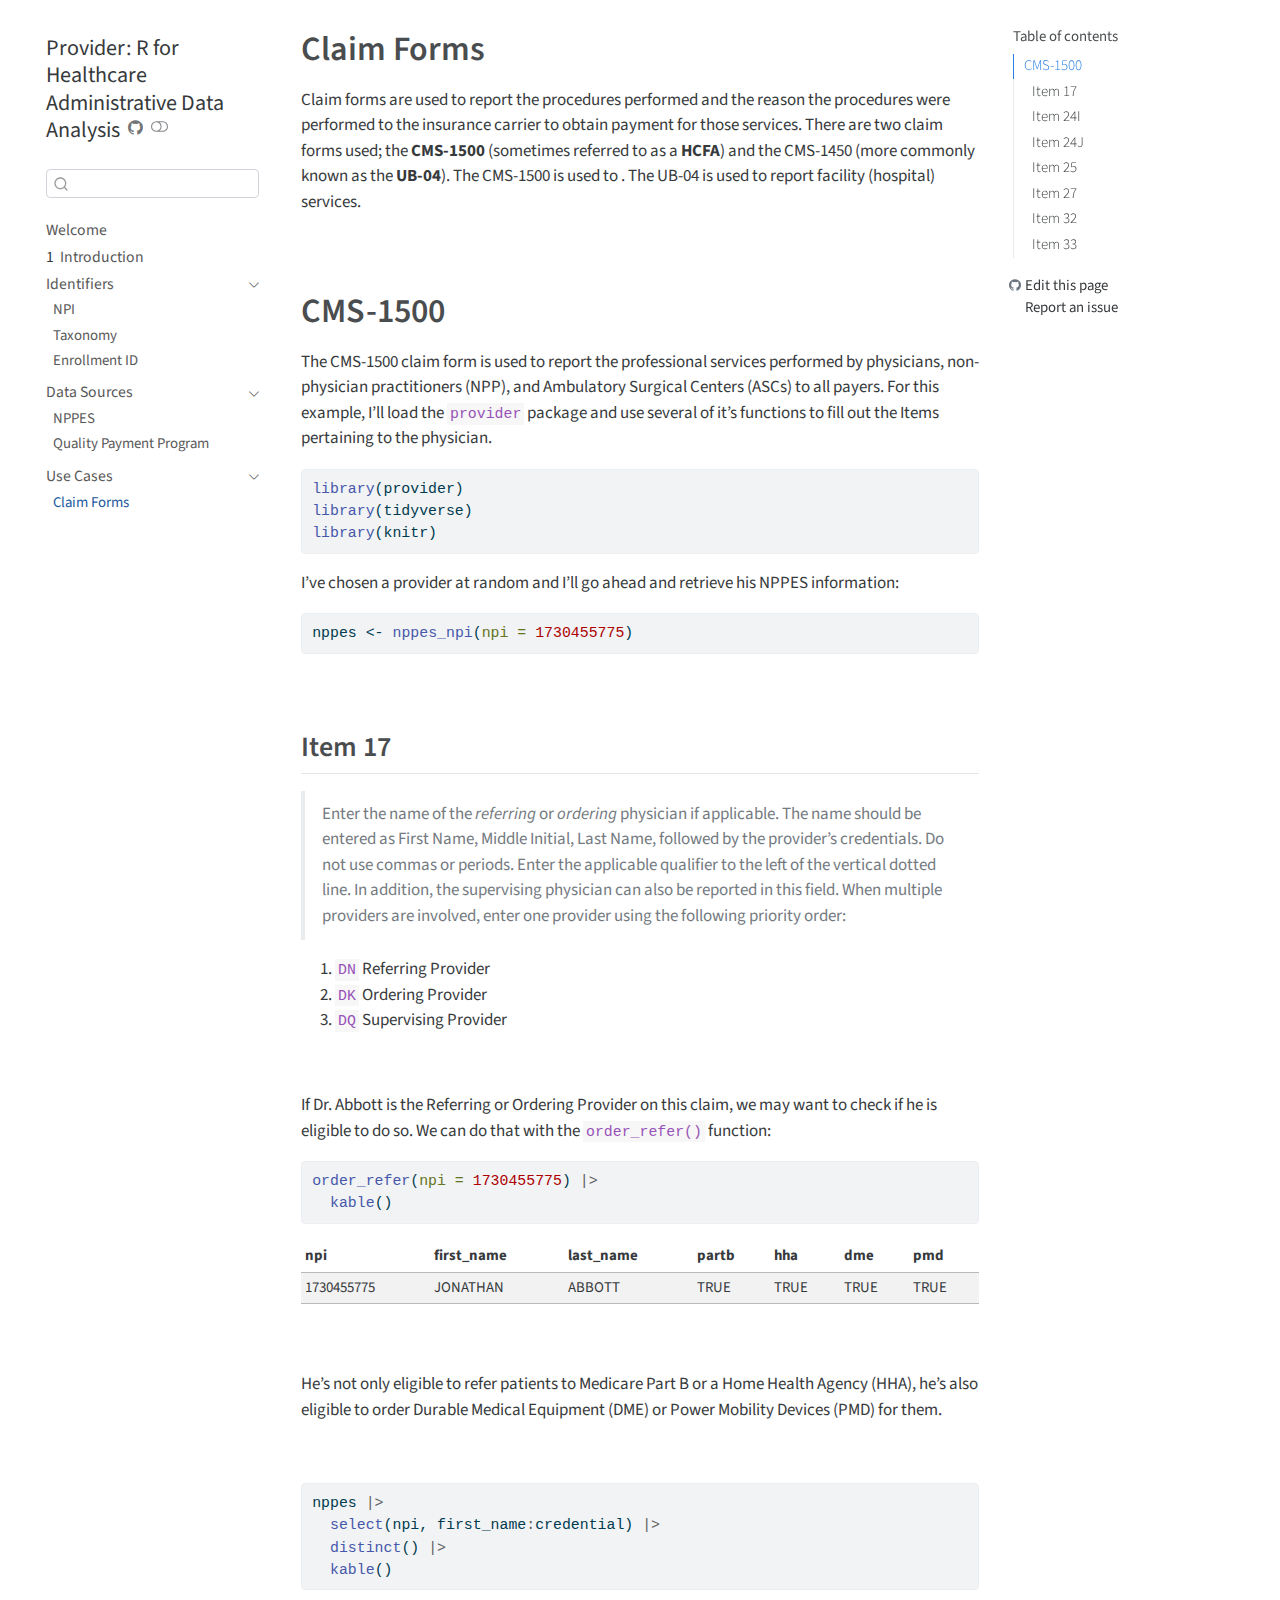
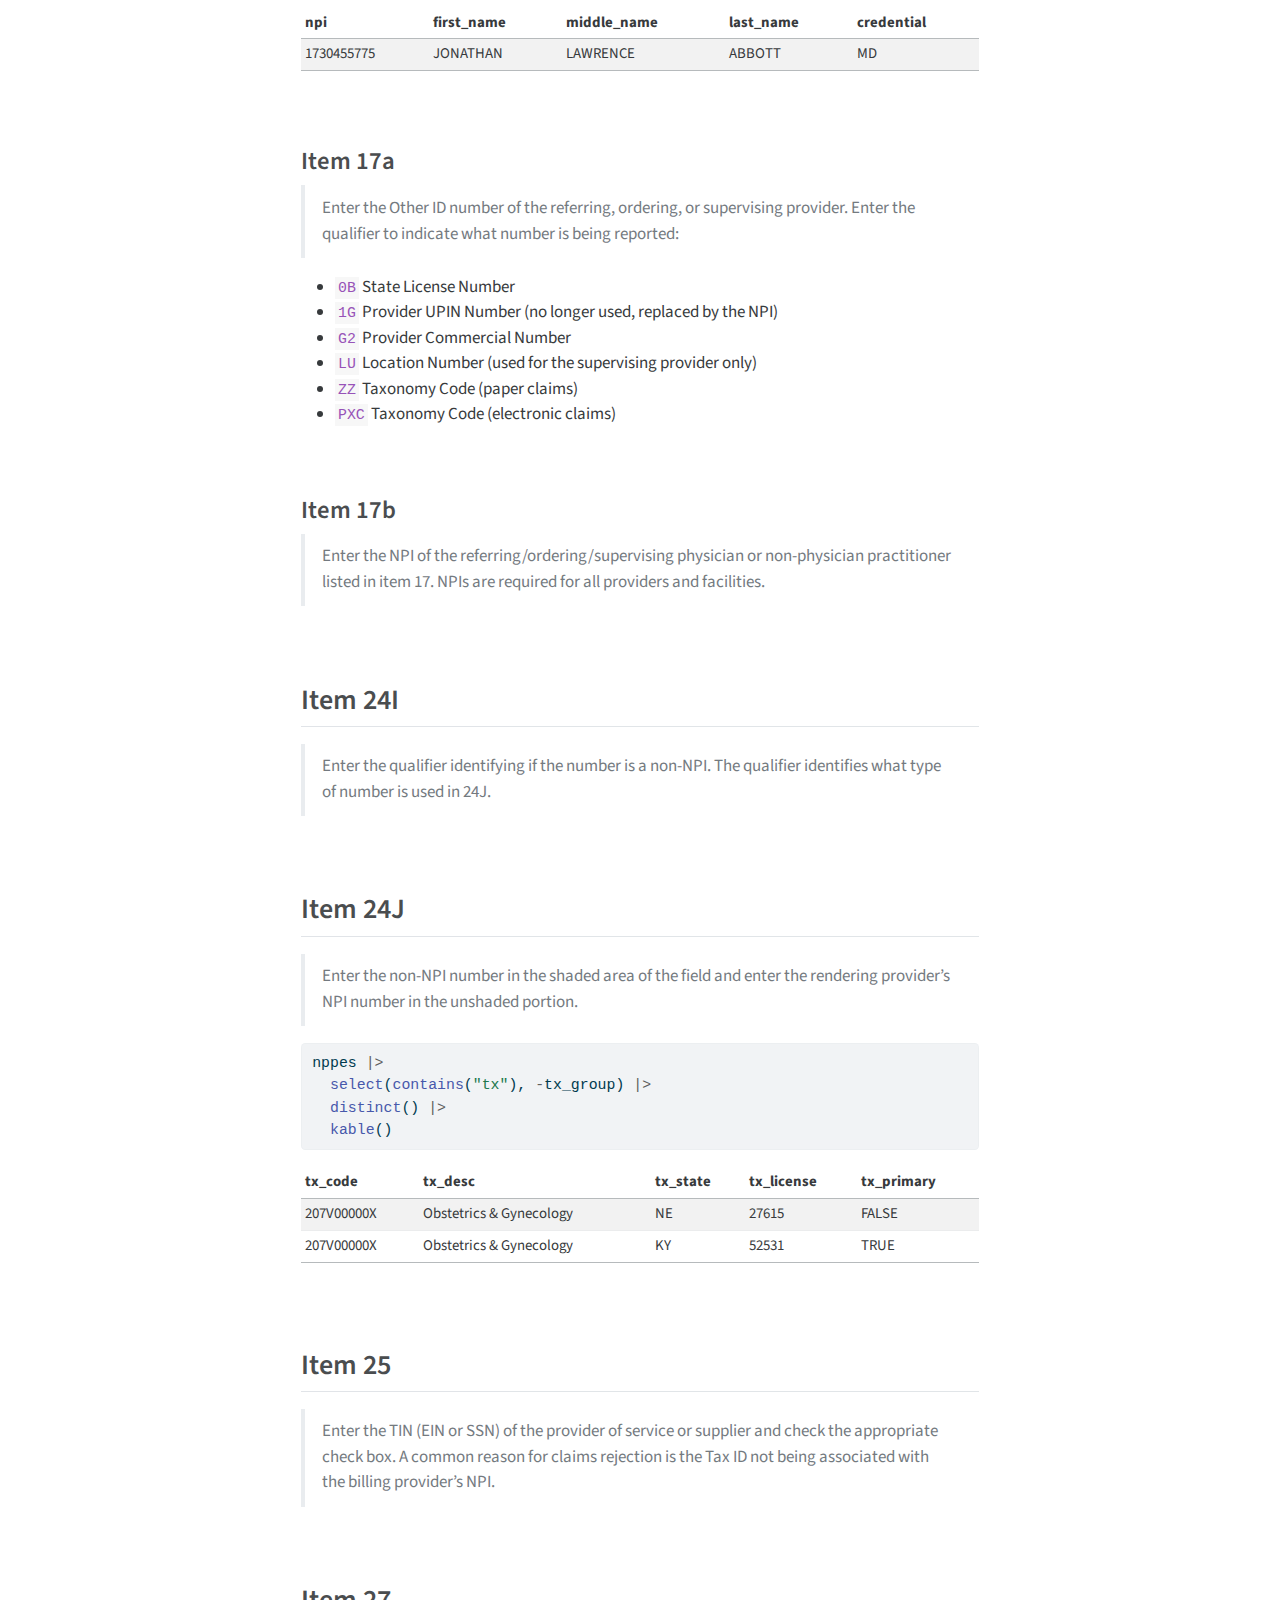
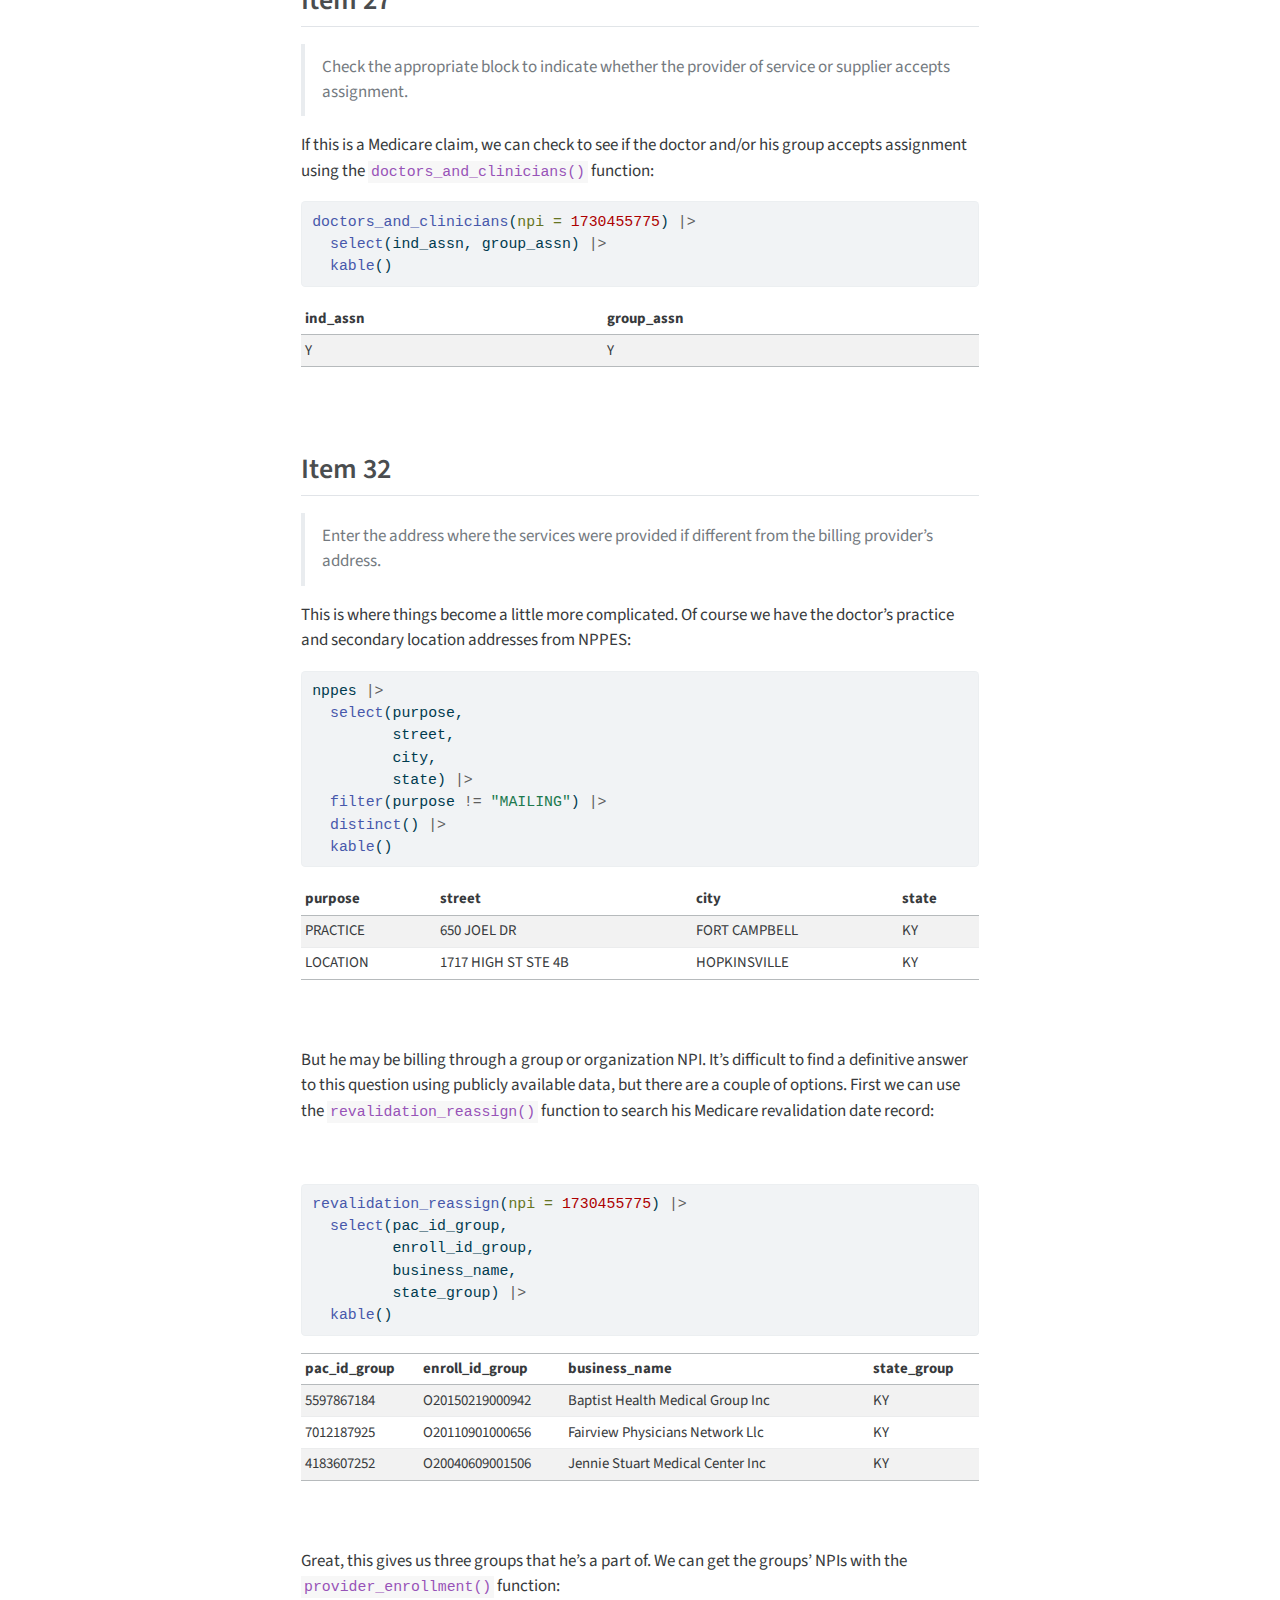
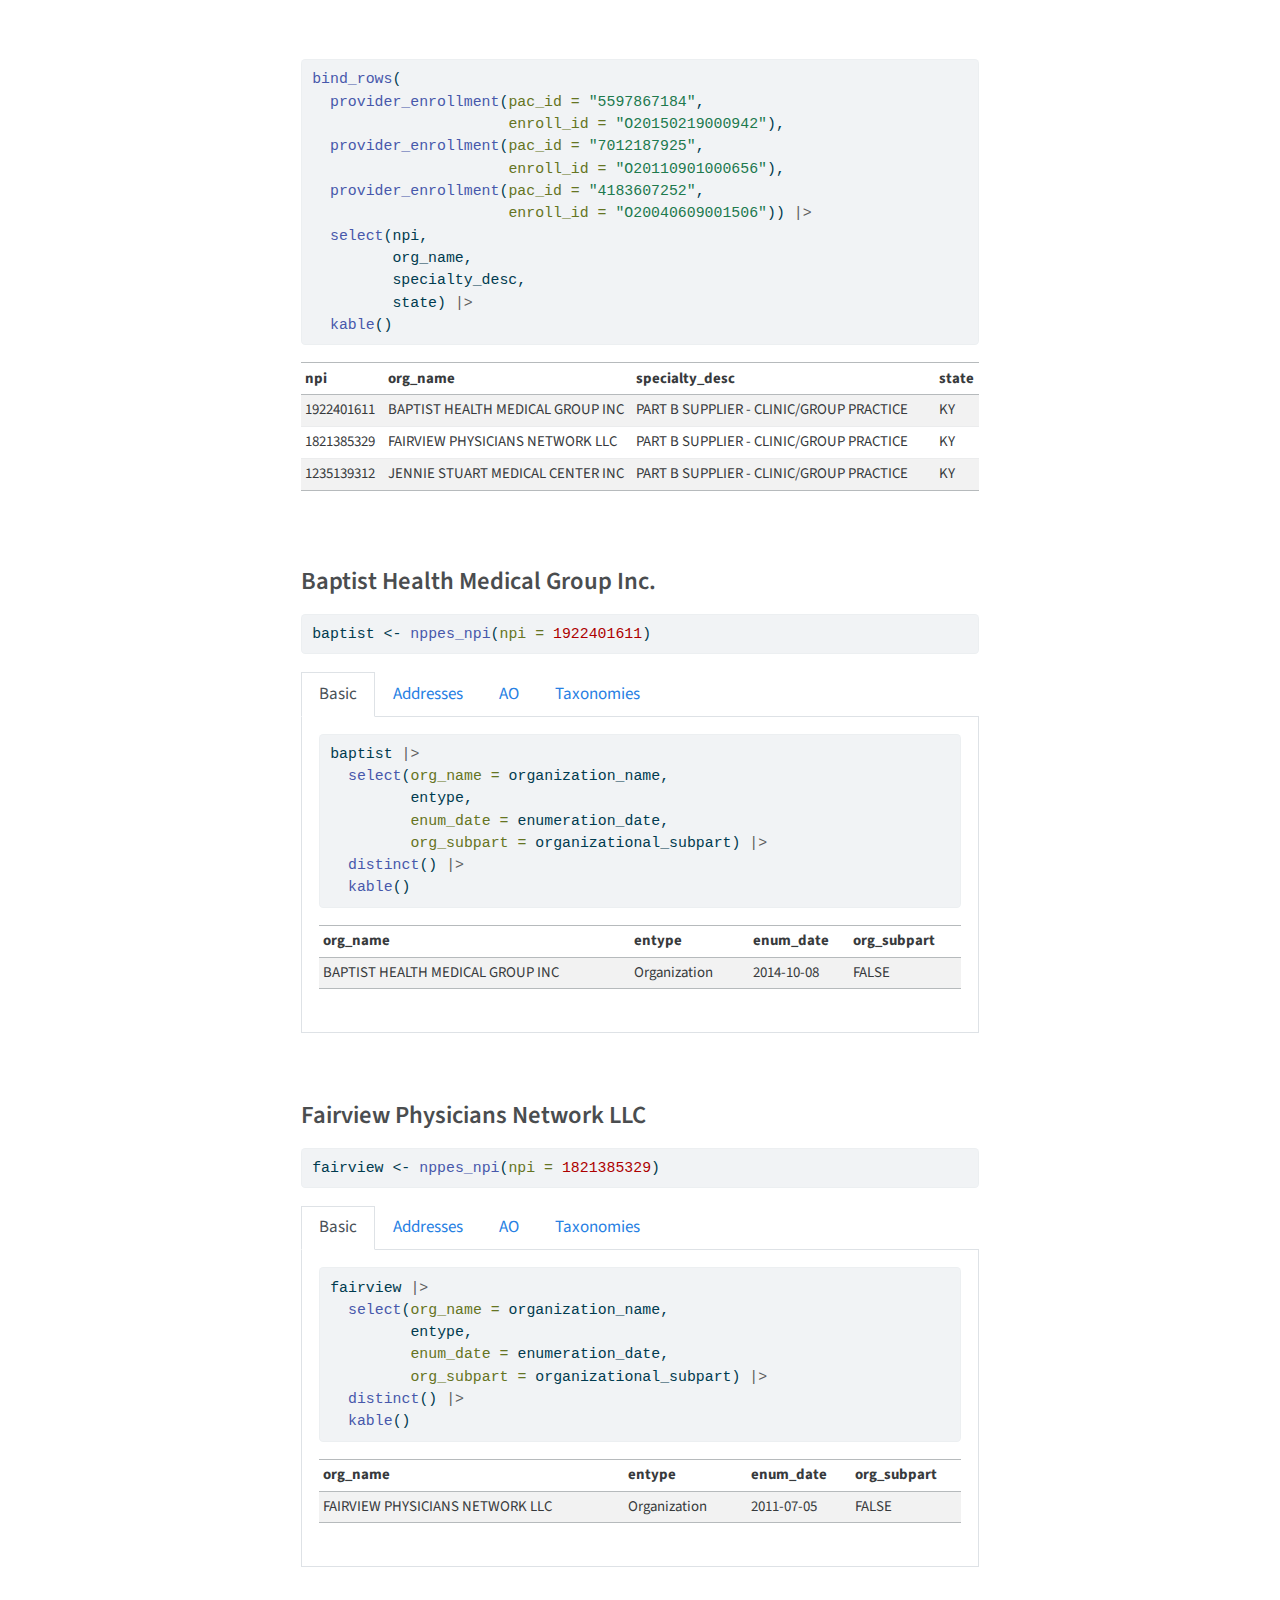
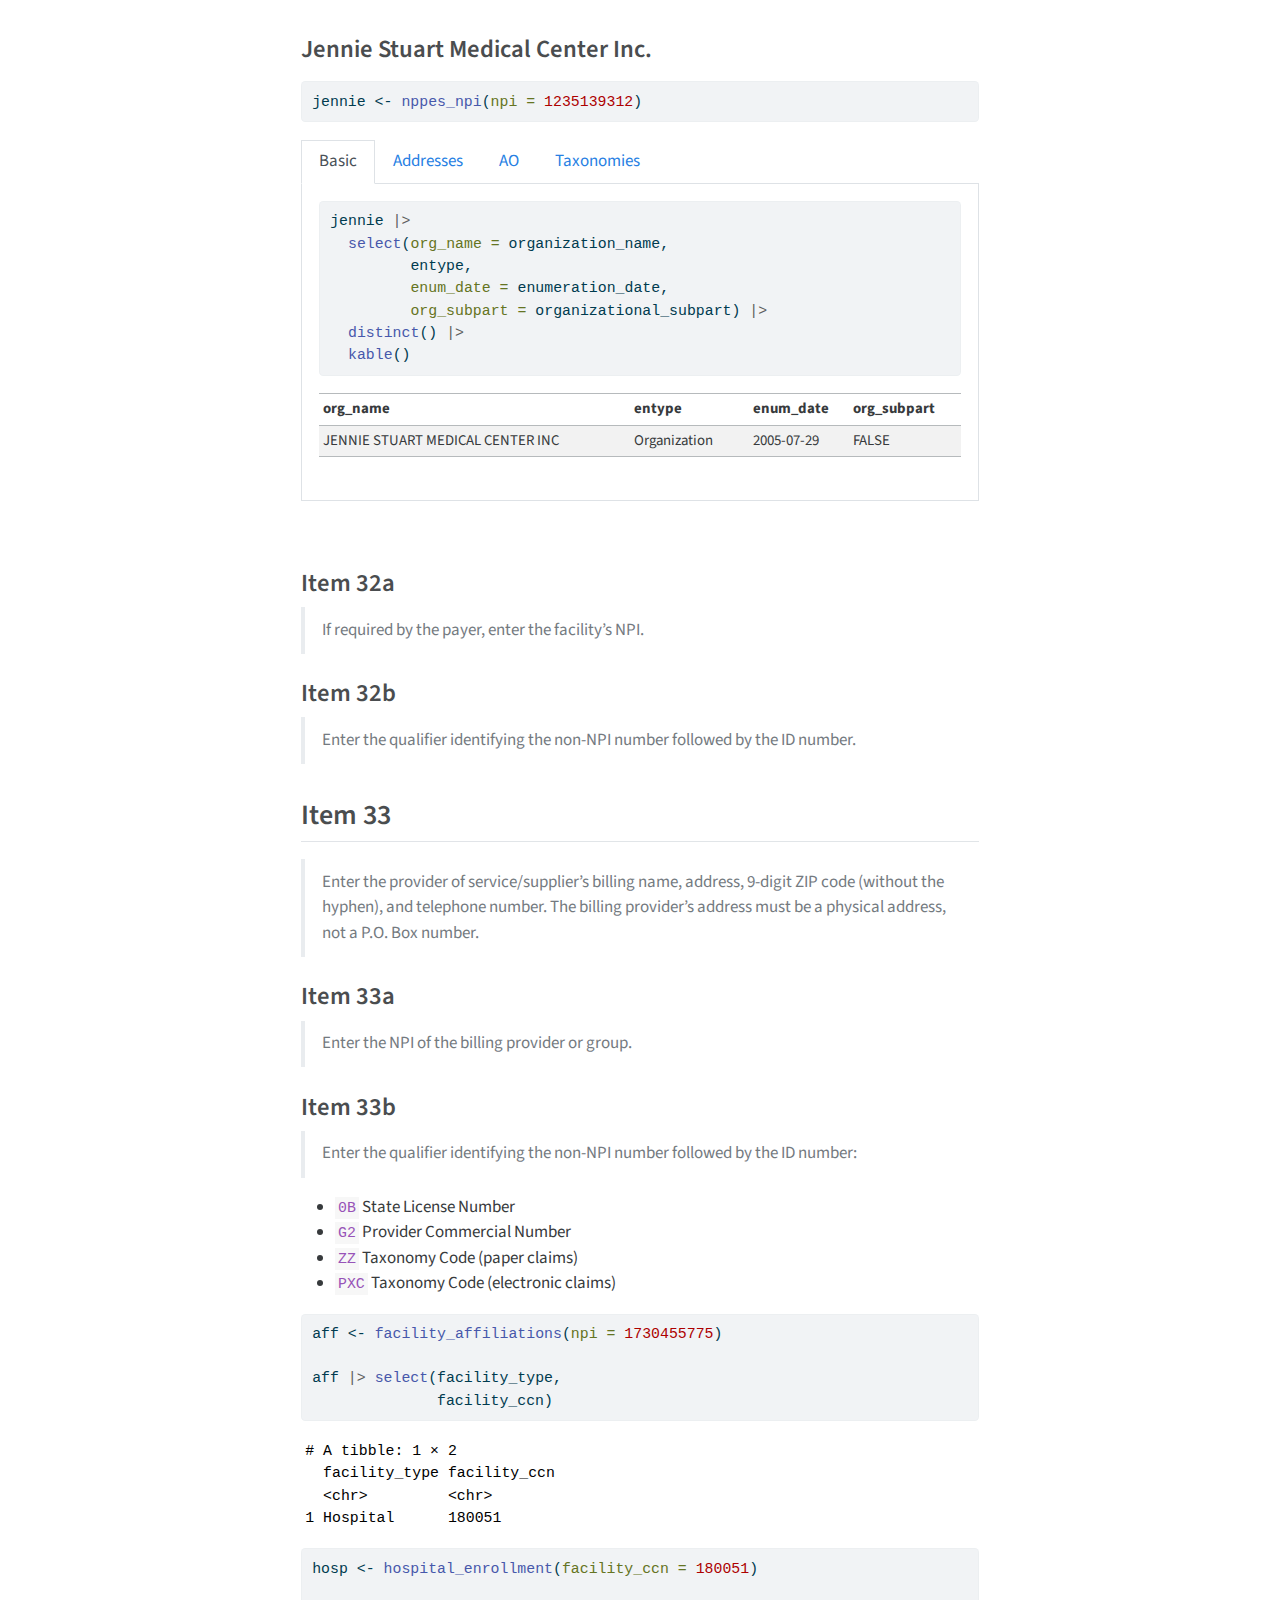
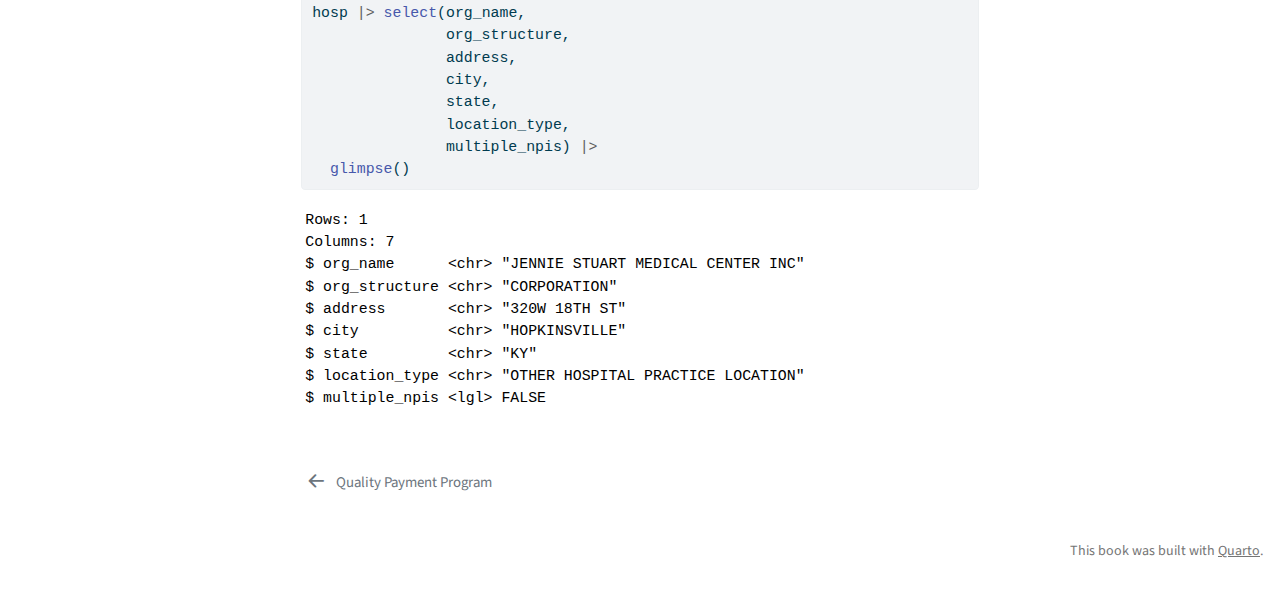
==== commit 8ac42a49: "commit" ====
--- a/docs/claims_forms.html
+++ b/docs/claims_forms.html
@@ -125,14 +125,9 @@
     <div class="pt-lg-2 mt-2 text-left sidebar-header">
     <div class="sidebar-title mb-0 py-0">
       <a href="./">Provider: R for Healthcare Administrative Data Analysis</a> 
-        <div class="sidebar-tools-main tools-wide">
+        <div class="sidebar-tools-main">
     <a href="https://github.com/andrewallenbruce/provider_book" rel="" title="Source Code" class="quarto-navigation-tool px-1" aria-label="Source Code"><i class="bi bi-github"></i></a>
   <a href="" class="quarto-color-scheme-toggle quarto-navigation-tool  px-1" onclick="window.quartoToggleColorScheme(); return false;" title="Toggle dark mode"><i class="bi"></i></a>
-  <a href="" class="quarto-reader-toggle quarto-navigation-tool px-1" onclick="window.quartoToggleReader(); return false;" title="Toggle reader mode">
-  <div class="quarto-reader-toggle-btn">
-  <i class="bi"></i>
-  </div>
-</a>
 </div>
     </div>
       </div>
@@ -236,19 +231,28 @@
   <ul>
   <li><a href="#cms-1500" id="toc-cms-1500" class="nav-link active" data-scroll-target="#cms-1500">CMS-1500</a>
   <ul class="collapse">
-  <li><a href="#item-17" id="toc-item-17" class="nav-link" data-scroll-target="#item-17">Item 17</a></li>
+  <li><a href="#item-17" id="toc-item-17" class="nav-link" data-scroll-target="#item-17">Item 17</a>
+  <ul class="collapse">
   <li><a href="#item-17a" id="toc-item-17a" class="nav-link" data-scroll-target="#item-17a">Item 17a</a></li>
   <li><a href="#item-17b" id="toc-item-17b" class="nav-link" data-scroll-target="#item-17b">Item 17b</a></li>
+  </ul></li>
   <li><a href="#item-24i" id="toc-item-24i" class="nav-link" data-scroll-target="#item-24i">Item 24I</a></li>
   <li><a href="#item-24j" id="toc-item-24j" class="nav-link" data-scroll-target="#item-24j">Item 24J</a></li>
   <li><a href="#item-25" id="toc-item-25" class="nav-link" data-scroll-target="#item-25">Item 25</a></li>
   <li><a href="#item-27" id="toc-item-27" class="nav-link" data-scroll-target="#item-27">Item 27</a></li>
-  <li><a href="#item-32" id="toc-item-32" class="nav-link" data-scroll-target="#item-32">Item 32</a></li>
+  <li><a href="#item-32" id="toc-item-32" class="nav-link" data-scroll-target="#item-32">Item 32</a>
+  <ul class="collapse">
+  <li><a href="#baptist-health-medical-group-inc." id="toc-baptist-health-medical-group-inc." class="nav-link" data-scroll-target="#baptist-health-medical-group-inc.">Baptist Health Medical Group Inc.</a></li>
+  <li><a href="#fairview-physicians-network-llc" id="toc-fairview-physicians-network-llc" class="nav-link" data-scroll-target="#fairview-physicians-network-llc">Fairview Physicians Network LLC</a></li>
+  <li><a href="#jennie-stuart-medical-center-inc." id="toc-jennie-stuart-medical-center-inc." class="nav-link" data-scroll-target="#jennie-stuart-medical-center-inc.">Jennie Stuart Medical Center Inc.</a></li>
   <li><a href="#item-32a" id="toc-item-32a" class="nav-link" data-scroll-target="#item-32a">Item 32a</a></li>
   <li><a href="#item-32b" id="toc-item-32b" class="nav-link" data-scroll-target="#item-32b">Item 32b</a></li>
-  <li><a href="#item-33" id="toc-item-33" class="nav-link" data-scroll-target="#item-33">Item 33</a></li>
+  </ul></li>
+  <li><a href="#item-33" id="toc-item-33" class="nav-link" data-scroll-target="#item-33">Item 33</a>
+  <ul class="collapse">
   <li><a href="#item-33a" id="toc-item-33a" class="nav-link" data-scroll-target="#item-33a">Item 33a</a></li>
   <li><a href="#item-33b" id="toc-item-33b" class="nav-link" data-scroll-target="#item-33b">Item 33b</a></li>
+  </ul></li>
   </ul></li>
   </ul>
 <div class="toc-actions"><div><i class="bi bi-github"></i></div><div class="action-links"><p><a href="https://github.com/andrewallenbruce/provider_book/edit/main/claims_forms.qmd" class="toc-action">Edit this page</a></p><p><a href="https://github.com/andrewallenbruce/provider_book/issues/new" class="toc-action">Report an issue</a></p></div></div></nav>
@@ -273,10 +277,11 @@
 
 </header>
 
-<p>Claim forms are used to report the procedures performed and the reason the procedures were performed to the insurance carrier to obtain payment for those services. There are two claim forms used; the <strong>CMS-1500</strong> (sometimes referred to as the HCFA) and the <strong>UB-04</strong>. The CMS-1500 is used to report the professional services performed by providers and Ambulatory Surgical Centers (ASCs). The UB-04 is used to report facility (hospital) services.</p>
-<section id="cms-1500" class="level2">
-<h2 class="anchored" data-anchor-id="cms-1500">CMS-1500</h2>
-<p>The CMS-1500 claim form is used to submit claims for physicians, non-physician practitioners (NPP), and ASC services to all payers. For this example, I’ll load the <code>provider</code> package and use several of it’s functions to fill out the Items pertaining to the physician.</p>
+<p>Claim forms are used to report the procedures performed and the reason the procedures were performed to the insurance carrier to obtain payment for those services. There are two claim forms used; the <strong>CMS-1500</strong> (sometimes referred to as a <strong>HCFA</strong>) and the CMS-1450 (more commonly known as the <strong>UB-04</strong>). The CMS-1500 is used to . The UB-04 is used to report facility (hospital) services.</p>
+<p><br></p>
+<section id="cms-1500" class="level1">
+<h1>CMS-1500</h1>
+<p>The CMS-1500 claim form is used to report the professional services performed by physicians, non-physician practitioners (NPP), and Ambulatory Surgical Centers (ASCs) to all payers. For this example, I’ll load the <code>provider</code> package and use several of it’s functions to fill out the Items pertaining to the physician.</p>
 <div class="cell">
 <div class="sourceCode cell-code" id="cb1"><pre class="sourceCode r code-with-copy"><code class="sourceCode r"><span id="cb1-1"><a href="#cb1-1" aria-hidden="true" tabindex="-1"></a><span class="fu">library</span>(provider)</span>
 <span id="cb1-2"><a href="#cb1-2" aria-hidden="true" tabindex="-1"></a><span class="fu">library</span>(tidyverse)</span>
@@ -286,19 +291,57 @@
 <div class="cell">
 <div class="sourceCode cell-code" id="cb2"><pre class="sourceCode r code-with-copy"><code class="sourceCode r"><span id="cb2-1"><a href="#cb2-1" aria-hidden="true" tabindex="-1"></a>nppes <span class="ot">&lt;-</span> <span class="fu">nppes_npi</span>(<span class="at">npi =</span> <span class="dv">1730455775</span>)</span></code><button title="Copy to Clipboard" class="code-copy-button"><i class="bi"></i></button></pre></div>
 </div>
-<section id="item-17" class="level3">
-<h3 class="anchored" data-anchor-id="item-17">Item 17</h3>
+<p><br></p>
+<section id="item-17" class="level2">
+<h2 class="anchored" data-anchor-id="item-17">Item 17</h2>
+<blockquote class="blockquote">
 <p>Enter the name of the <em>referring</em> or <em>ordering</em> physician if applicable. The name should be entered as First Name, Middle Initial, Last Name, followed by the provider’s credentials. Do not use commas or periods. Enter the applicable qualifier to the left of the vertical dotted line. In addition, the supervising physician can also be reported in this field. When multiple providers are involved, enter one provider using the following priority order:</p>
+</blockquote>
 <ol type="1">
-<li>Referring Provider (Qualifier <code>DN</code>)</li>
-<li>Ordering Provider (Qualifier <code>DK</code>)</li>
-<li>Supervising Provider (Qualifier <code>DQ</code>)</li>
+<li><code>DN</code> Referring Provider</li>
+<li><code>DK</code> Ordering Provider</li>
+<li><code>DQ</code> Supervising Provider</li>
 </ol>
-<div class="cell">
-<div class="sourceCode cell-code" id="cb3"><pre class="sourceCode r code-with-copy"><code class="sourceCode r"><span id="cb3-1"><a href="#cb3-1" aria-hidden="true" tabindex="-1"></a>nppes <span class="sc">|&gt;</span> </span>
-<span id="cb3-2"><a href="#cb3-2" aria-hidden="true" tabindex="-1"></a>  <span class="fu">select</span>(npi, first_name<span class="sc">:</span>credential) <span class="sc">|&gt;</span> </span>
-<span id="cb3-3"><a href="#cb3-3" aria-hidden="true" tabindex="-1"></a>  <span class="fu">distinct</span>() <span class="sc">|&gt;</span> </span>
-<span id="cb3-4"><a href="#cb3-4" aria-hidden="true" tabindex="-1"></a>  <span class="fu">kable</span>()</span></code><button title="Copy to Clipboard" class="code-copy-button"><i class="bi"></i></button></pre></div>
+<p><br></p>
+<p>If Dr.&nbsp;Abbott is the Referring or Ordering Provider on this claim, we may want to check if he is eligible to do so. We can do that with the <code>order_refer()</code> function:</p>
+<div class="cell">
+<div class="sourceCode cell-code" id="cb3"><pre class="sourceCode r code-with-copy"><code class="sourceCode r"><span id="cb3-1"><a href="#cb3-1" aria-hidden="true" tabindex="-1"></a><span class="fu">order_refer</span>(<span class="at">npi =</span> <span class="dv">1730455775</span>) <span class="sc">|&gt;</span> </span>
+<span id="cb3-2"><a href="#cb3-2" aria-hidden="true" tabindex="-1"></a>  <span class="fu">kable</span>()</span></code><button title="Copy to Clipboard" class="code-copy-button"><i class="bi"></i></button></pre></div>
+<div class="cell-output-display">
+<table class="table table-sm table-striped small">
+<thead>
+<tr class="header">
+<th style="text-align: left;">npi</th>
+<th style="text-align: left;">first_name</th>
+<th style="text-align: left;">last_name</th>
+<th style="text-align: left;">partb</th>
+<th style="text-align: left;">hha</th>
+<th style="text-align: left;">dme</th>
+<th style="text-align: left;">pmd</th>
+</tr>
+</thead>
+<tbody>
+<tr class="odd">
+<td style="text-align: left;">1730455775</td>
+<td style="text-align: left;">JONATHAN</td>
+<td style="text-align: left;">ABBOTT</td>
+<td style="text-align: left;">TRUE</td>
+<td style="text-align: left;">TRUE</td>
+<td style="text-align: left;">TRUE</td>
+<td style="text-align: left;">TRUE</td>
+</tr>
+</tbody>
+</table>
+</div>
+</div>
+<p><br></p>
+<p>He’s not only eligible to refer patients to Medicare Part B or a Home Health Agency (HHA), he’s also eligible to order Durable Medical Equipment (DME) or Power Mobility Devices (PMD) for them.</p>
+<p><br></p>
+<div class="cell">
+<div class="sourceCode cell-code" id="cb4"><pre class="sourceCode r code-with-copy"><code class="sourceCode r"><span id="cb4-1"><a href="#cb4-1" aria-hidden="true" tabindex="-1"></a>nppes <span class="sc">|&gt;</span> </span>
+<span id="cb4-2"><a href="#cb4-2" aria-hidden="true" tabindex="-1"></a>  <span class="fu">select</span>(npi, first_name<span class="sc">:</span>credential) <span class="sc">|&gt;</span> </span>
+<span id="cb4-3"><a href="#cb4-3" aria-hidden="true" tabindex="-1"></a>  <span class="fu">distinct</span>() <span class="sc">|&gt;</span> </span>
+<span id="cb4-4"><a href="#cb4-4" aria-hidden="true" tabindex="-1"></a>  <span class="fu">kable</span>()</span></code><button title="Copy to Clipboard" class="code-copy-button"><i class="bi"></i></button></pre></div>
 <div class="cell-output-display">
 <table class="table table-sm table-striped small">
 <thead>
@@ -322,54 +365,47 @@
 </table>
 </div>
 </div>
-<div class="callout callout-style-default callout-caution callout-titled">
-<div class="callout-header d-flex align-content-center">
-<div class="callout-icon-container">
-<i class="callout-icon"></i>
-</div>
-<div class="callout-title-container flex-fill">
-Medicare Requirements
-</div>
-</div>
-<div class="callout-body-container callout-body">
-<p>All physicians who order services or refer Medicare beneficiaries must report this data. When more than one provider is involved, use a separate CMS-1500 claim form for each referring, ordering, or supervising physician.</p>
-</div>
-</div>
-</section>
+<p><br></p>
 <section id="item-17a" class="level3">
 <h3 class="anchored" data-anchor-id="item-17a">Item 17a</h3>
+<blockquote class="blockquote">
 <p>Enter the Other ID number of the referring, ordering, or supervising provider. Enter the qualifier to indicate what number is being reported:</p>
+</blockquote>
 <ul>
 <li><code>0B</code> State License Number</li>
 <li><code>1G</code> Provider UPIN Number (no longer used, replaced by the NPI)</li>
 <li><code>G2</code> Provider Commercial Number</li>
 <li><code>LU</code> Location Number (used for the supervising provider only)</li>
+<li><code>ZZ</code> Taxonomy Code (paper claims)</li>
+<li><code>PXC</code> Taxonomy Code (electronic claims)</li>
 </ul>
+<p><br></p>
 </section>
 <section id="item-17b" class="level3">
 <h3 class="anchored" data-anchor-id="item-17b">Item 17b</h3>
-<p>Enter the National Provider Identifier (NPI) of the referring/ordering/supervising physician or non-physician practitioner listed in item 17. NPIs are required for all providers and facilities.</p>
-<div id="fig-item17" class="quarto-figure quarto-figure-center anchored">
-<figure class="figure">
-<p><img src="img/item17.jpg" class="img-fluid figure-img"></p>
-<figcaption class="figure-caption">Figure&nbsp;1: Items 17, 17a, and 17b</figcaption>
-</figure>
-</div>
+<blockquote class="blockquote">
+<p>Enter the NPI of the referring/ordering/supervising physician or non-physician practitioner listed in item 17. NPIs are required for all providers and facilities.</p>
+</blockquote>
+<p><br></p>
 </section>
-<section id="item-24i" class="level3">
-<h3 class="anchored" data-anchor-id="item-24i">Item 24I</h3>
+</section>
+<section id="item-24i" class="level2">
+<h2 class="anchored" data-anchor-id="item-24i">Item 24I</h2>
+<blockquote class="blockquote">
 <p>Enter the qualifier identifying if the number is a non-NPI. The qualifier identifies what type of number is used in 24J.</p>
-<p>Taxonomy Qualifier = ZZ</p>
+</blockquote>
+<p><br></p>
 </section>
-<section id="item-24j" class="level3">
-<h3 class="anchored" data-anchor-id="item-24j">Item 24J</h3>
+<section id="item-24j" class="level2">
+<h2 class="anchored" data-anchor-id="item-24j">Item 24J</h2>
+<blockquote class="blockquote">
 <p>Enter the non-NPI number in the shaded area of the field and enter the rendering provider’s NPI number in the unshaded portion.</p>
-<p>Primary Taxonomy.</p>
-<div class="cell">
-<div class="sourceCode cell-code" id="cb4"><pre class="sourceCode r code-with-copy"><code class="sourceCode r"><span id="cb4-1"><a href="#cb4-1" aria-hidden="true" tabindex="-1"></a>nppes <span class="sc">|&gt;</span> </span>
-<span id="cb4-2"><a href="#cb4-2" aria-hidden="true" tabindex="-1"></a>  <span class="fu">select</span>(<span class="fu">contains</span>(<span class="st">"tx"</span>), <span class="sc">-</span>tx_group) <span class="sc">|&gt;</span> </span>
-<span id="cb4-3"><a href="#cb4-3" aria-hidden="true" tabindex="-1"></a>  <span class="fu">distinct</span>() <span class="sc">|&gt;</span> </span>
-<span id="cb4-4"><a href="#cb4-4" aria-hidden="true" tabindex="-1"></a>  <span class="fu">kable</span>()</span></code><button title="Copy to Clipboard" class="code-copy-button"><i class="bi"></i></button></pre></div>
+</blockquote>
+<div class="cell">
+<div class="sourceCode cell-code" id="cb5"><pre class="sourceCode r code-with-copy"><code class="sourceCode r"><span id="cb5-1"><a href="#cb5-1" aria-hidden="true" tabindex="-1"></a>nppes <span class="sc">|&gt;</span> </span>
+<span id="cb5-2"><a href="#cb5-2" aria-hidden="true" tabindex="-1"></a>  <span class="fu">select</span>(<span class="fu">contains</span>(<span class="st">"tx"</span>), <span class="sc">-</span>tx_group) <span class="sc">|&gt;</span> </span>
+<span id="cb5-3"><a href="#cb5-3" aria-hidden="true" tabindex="-1"></a>  <span class="fu">distinct</span>() <span class="sc">|&gt;</span> </span>
+<span id="cb5-4"><a href="#cb5-4" aria-hidden="true" tabindex="-1"></a>  <span class="fu">kable</span>()</span></code><button title="Copy to Clipboard" class="code-copy-button"><i class="bi"></i></button></pre></div>
 <div class="cell-output-display">
 <table class="table table-sm table-striped small">
 <thead>
@@ -400,60 +436,59 @@
 </table>
 </div>
 </div>
+<p><br></p>
 </section>
-<section id="item-25" class="level3">
-<h3 class="anchored" data-anchor-id="item-25">Item 25</h3>
-<p>Enter the Federal Tax ID number (Employer Identification Number or Social Security Number) of the provider of service or supplier and check the appropriate check box. A common reason for claims rejection is the Tax ID not being associated with the billing provider’s NPI.</p>
+<section id="item-25" class="level2">
+<h2 class="anchored" data-anchor-id="item-25">Item 25</h2>
+<blockquote class="blockquote">
+<p>Enter the TIN (EIN or SSN) of the provider of service or supplier and check the appropriate check box. A common reason for claims rejection is the Tax ID not being associated with the billing provider’s NPI.</p>
+</blockquote>
+<p><br></p>
 </section>
-<section id="item-27" class="level3">
-<h3 class="anchored" data-anchor-id="item-27">Item 27</h3>
-<p>Check the appropriate block to indicate whether the provider of service or supplier accepts assignment. Accepting assignment means the provider agrees to the allowed amount (negotiated rate) for the charge. When a provider accepts assignment, the difference between the charged amount and the allowed amount will be a contractual write-off for the provider.</p>
-<p>Medicare requires the following types of providers to accept assignment:</p>
-<ul>
-<li>Clinical diagnostic laboratory services</li>
-<li>Physician services to individuals dually entitled to Medicare and Medicaid</li>
-<li>Participating physician/supplier services</li>
-<li>Services of physician assistants, nurse practitioners, clinical nurse specialists, nurse midwives, certified registered nurse anesthetists, clinical psychologists, and clinical social workers</li>
-<li>Ambulatory surgical center services for covered ASC procedures</li>
-<li>Home dialysis supplies and equipment paid under Method II</li>
-<li>Ambulance services</li>
-<li>Drugs and biologicals</li>
-<li>Simplified Billing Roster for influenza virus vaccine and pneumococcal vaccine</li>
-</ul>
+<section id="item-27" class="level2">
+<h2 class="anchored" data-anchor-id="item-27">Item 27</h2>
+<blockquote class="blockquote">
+<p>Check the appropriate block to indicate whether the provider of service or supplier accepts assignment.</p>
+</blockquote>
+<p>If this is a Medicare claim, we can check to see if the doctor and/or his group accepts assignment using the <code>doctors_and_clinicians()</code> function:</p>
+<div class="cell">
+<div class="sourceCode cell-code" id="cb6"><pre class="sourceCode r code-with-copy"><code class="sourceCode r"><span id="cb6-1"><a href="#cb6-1" aria-hidden="true" tabindex="-1"></a><span class="fu">doctors_and_clinicians</span>(<span class="at">npi =</span> <span class="dv">1730455775</span>) <span class="sc">|&gt;</span> </span>
+<span id="cb6-2"><a href="#cb6-2" aria-hidden="true" tabindex="-1"></a>  <span class="fu">select</span>(ind_assn, group_assn) <span class="sc">|&gt;</span> </span>
+<span id="cb6-3"><a href="#cb6-3" aria-hidden="true" tabindex="-1"></a>  <span class="fu">kable</span>()</span></code><button title="Copy to Clipboard" class="code-copy-button"><i class="bi"></i></button></pre></div>
+<div class="cell-output-display">
+<table class="table table-sm table-striped small">
+<thead>
+<tr class="header">
+<th style="text-align: left;">ind_assn</th>
+<th style="text-align: left;">group_assn</th>
+</tr>
+</thead>
+<tbody>
+<tr class="odd">
+<td style="text-align: left;">Y</td>
+<td style="text-align: left;">Y</td>
+</tr>
+</tbody>
+</table>
+</div>
+</div>
+<p><br></p>
 </section>
-<section id="item-32" class="level3">
-<h3 class="anchored" data-anchor-id="item-32">Item 32</h3>
+<section id="item-32" class="level2">
+<h2 class="anchored" data-anchor-id="item-32">Item 32</h2>
+<blockquote class="blockquote">
 <p>Enter the address where the services were provided if different from the billing provider’s address.</p>
-</section>
-<section id="item-32a" class="level3">
-<h3 class="anchored" data-anchor-id="item-32a">Item 32a</h3>
-<p>If required by the payer, enter the facility’s NPI.</p>
-</section>
-<section id="item-32b" class="level3">
-<h3 class="anchored" data-anchor-id="item-32b">Item 32b</h3>
-<p>Enter the qualifier identifying the non-NPI number followed by the ID number.</p>
-</section>
-<section id="item-33" class="level3">
-<h3 class="anchored" data-anchor-id="item-33">Item 33</h3>
-<p>Enter the provider of service/supplier’s billing name, address, 9-digit ZIP code (without the hyphen), and telephone number. This is a required item. The 5010A1 electronic version requires the billing provider address to be a physical address. This cannot be a P.O. box number. A P.O. box number in this field will cause the claim to be rejected.</p>
-</section>
-<section id="item-33a" class="level3">
-<h3 class="anchored" data-anchor-id="item-33a">Item 33a</h3>
-<p>Enter the NPI of the billing provider or group.</p>
-</section>
-<section id="item-33b" class="level3">
-<h3 class="anchored" data-anchor-id="item-33b">Item 33b</h3>
-<p>Enter the qualifier identifying the non-NPI number followed by the ID number. Qualifiers for use in the 5010A1 version are:</p>
-<ul>
-<li><code>0B</code> State License Number</li>
-<li><code>G2</code> Provider Commercial Number</li>
-<li><code>PXC</code> Provider Taxonomy for electronic claims (<code>ZZ</code> is the Provider Taxonomy qualifier for paper claims)</li>
-</ul>
-<div class="cell">
-<div class="sourceCode cell-code" id="cb5"><pre class="sourceCode r code-with-copy"><code class="sourceCode r"><span id="cb5-1"><a href="#cb5-1" aria-hidden="true" tabindex="-1"></a>nppes <span class="sc">|&gt;</span> </span>
-<span id="cb5-2"><a href="#cb5-2" aria-hidden="true" tabindex="-1"></a>  <span class="fu">select</span>(purpose<span class="sc">:</span>state) <span class="sc">|&gt;</span> </span>
-<span id="cb5-3"><a href="#cb5-3" aria-hidden="true" tabindex="-1"></a>  <span class="fu">distinct</span>() <span class="sc">|&gt;</span> </span>
-<span id="cb5-4"><a href="#cb5-4" aria-hidden="true" tabindex="-1"></a>  <span class="fu">kable</span>()</span></code><button title="Copy to Clipboard" class="code-copy-button"><i class="bi"></i></button></pre></div>
+</blockquote>
+<p>This is where things become a little more complicated. Of course we have the doctor’s practice and secondary location addresses from NPPES:</p>
+<div class="cell">
+<div class="sourceCode cell-code" id="cb7"><pre class="sourceCode r code-with-copy"><code class="sourceCode r"><span id="cb7-1"><a href="#cb7-1" aria-hidden="true" tabindex="-1"></a>nppes <span class="sc">|&gt;</span> </span>
+<span id="cb7-2"><a href="#cb7-2" aria-hidden="true" tabindex="-1"></a>  <span class="fu">select</span>(purpose, </span>
+<span id="cb7-3"><a href="#cb7-3" aria-hidden="true" tabindex="-1"></a>         street, </span>
+<span id="cb7-4"><a href="#cb7-4" aria-hidden="true" tabindex="-1"></a>         city, </span>
+<span id="cb7-5"><a href="#cb7-5" aria-hidden="true" tabindex="-1"></a>         state) <span class="sc">|&gt;</span> </span>
+<span id="cb7-6"><a href="#cb7-6" aria-hidden="true" tabindex="-1"></a>  <span class="fu">filter</span>(purpose <span class="sc">!=</span> <span class="st">"MAILING"</span>) <span class="sc">|&gt;</span> </span>
+<span id="cb7-7"><a href="#cb7-7" aria-hidden="true" tabindex="-1"></a>  <span class="fu">distinct</span>() <span class="sc">|&gt;</span> </span>
+<span id="cb7-8"><a href="#cb7-8" aria-hidden="true" tabindex="-1"></a>  <span class="fu">kable</span>()</span></code><button title="Copy to Clipboard" class="code-copy-button"><i class="bi"></i></button></pre></div>
 <div class="cell-output-display">
 <table class="table table-sm table-striped small">
 <thead>
@@ -472,12 +507,6 @@
 <td style="text-align: left;">KY</td>
 </tr>
 <tr class="even">
-<td style="text-align: left;">MAILING</td>
-<td style="text-align: left;">102 W 18TH ST</td>
-<td style="text-align: left;">HOPKINSVILLE</td>
-<td style="text-align: left;">KY</td>
-</tr>
-<tr class="odd">
 <td style="text-align: left;">LOCATION</td>
 <td style="text-align: left;">1717 HIGH ST STE 4B</td>
 <td style="text-align: left;">HOPKINSVILLE</td>
@@ -487,60 +516,1192 @@
 </table>
 </div>
 </div>
-<div class="cell">
-<div class="sourceCode cell-code" id="cb6"><pre class="sourceCode r code-with-copy"><code class="sourceCode r"><span id="cb6-1"><a href="#cb6-1" aria-hidden="true" tabindex="-1"></a>enroll <span class="ot">&lt;-</span> <span class="fu">provider_enrollment</span>(<span class="at">npi =</span> <span class="dv">1730455775</span>)</span>
-<span id="cb6-2"><a href="#cb6-2" aria-hidden="true" tabindex="-1"></a></span>
-<span id="cb6-3"><a href="#cb6-3" aria-hidden="true" tabindex="-1"></a>enroll <span class="sc">|&gt;</span> </span>
-<span id="cb6-4"><a href="#cb6-4" aria-hidden="true" tabindex="-1"></a>  <span class="fu">select</span>(pac_id<span class="sc">:</span>specialty_desc) <span class="sc">|&gt;</span> </span>
-<span id="cb6-5"><a href="#cb6-5" aria-hidden="true" tabindex="-1"></a>  <span class="fu">glimpse</span>()</span></code><button title="Copy to Clipboard" class="code-copy-button"><i class="bi"></i></button></pre></div>
-<div class="cell-output cell-output-stdout">
-<pre><code>Rows: 1
-Columns: 4
-$ pac_id         &lt;chr&gt; "8123242633"
-$ enroll_id      &lt;chr&gt; "I20190826002517"
-$ specialty_code &lt;chr&gt; "14-16"
-$ specialty_desc &lt;chr&gt; "PRACTITIONER - OBSTETRICS/GYNECOLOGY"</code></pre>
-</div>
-</div>
-<div class="cell">
-<div class="sourceCode cell-code" id="cb8"><pre class="sourceCode r code-with-copy"><code class="sourceCode r"><span id="cb8-1"><a href="#cb8-1" aria-hidden="true" tabindex="-1"></a>reval <span class="ot">&lt;-</span> <span class="fu">revalidation_reassign</span>(<span class="at">npi =</span> <span class="dv">1730455775</span>)</span>
-<span id="cb8-2"><a href="#cb8-2" aria-hidden="true" tabindex="-1"></a></span>
-<span id="cb8-3"><a href="#cb8-3" aria-hidden="true" tabindex="-1"></a>reval <span class="sc">|&gt;</span> <span class="fu">select</span>(pac_id_group<span class="sc">:</span>state_group)</span></code><button title="Copy to Clipboard" class="code-copy-button"><i class="bi"></i></button></pre></div>
-<div class="cell-output cell-output-stdout">
-<pre><code># A tibble: 3 × 4
-  pac_id_group enroll_id_group business_name                    state_group
-  &lt;chr&gt;        &lt;chr&gt;           &lt;chr&gt;                            &lt;chr&gt;      
-1 5597867184   O20150219000942 Baptist Health Medical Group Inc KY         
-2 7012187925   O20110901000656 Fairview Physicians Network Llc  KY         
-3 4183607252   O20040609001506 Jennie Stuart Medical Center Inc KY         </code></pre>
-</div>
-</div>
-<div class="cell">
-<div class="sourceCode cell-code" id="cb10"><pre class="sourceCode r code-with-copy"><code class="sourceCode r"><span id="cb10-1"><a href="#cb10-1" aria-hidden="true" tabindex="-1"></a>drs <span class="ot">&lt;-</span> <span class="fu">doctors_and_clinicians</span>(<span class="at">npi =</span> <span class="dv">1730455775</span>)</span>
-<span id="cb10-2"><a href="#cb10-2" aria-hidden="true" tabindex="-1"></a></span>
-<span id="cb10-3"><a href="#cb10-3" aria-hidden="true" tabindex="-1"></a>drs <span class="sc">|&gt;</span> </span>
-<span id="cb10-4"><a href="#cb10-4" aria-hidden="true" tabindex="-1"></a>  <span class="fu">select</span>(org_name<span class="sc">:</span>group_assn) <span class="sc">|&gt;</span> </span>
-<span id="cb10-5"><a href="#cb10-5" aria-hidden="true" tabindex="-1"></a>  <span class="fu">glimpse</span>()</span></code><button title="Copy to Clipboard" class="code-copy-button"><i class="bi"></i></button></pre></div>
-<div class="cell-output cell-output-stdout">
-<pre><code>Rows: 1
-Columns: 10
-$ org_name    &lt;chr&gt; "JENNIE STUART MEDICAL CENTER INC"
-$ org_pac_id  &lt;chr&gt; "4183607252"
-$ org_members &lt;int&gt; 58
-$ address     &lt;chr&gt; "1621 NASHVILLE ST SUITE 102"
-$ city        &lt;chr&gt; "RUSSELLVILLE"
-$ state       &lt;chr&gt; "KY"
-$ zipcode     &lt;chr&gt; "422768871"
-$ phone       &lt;chr&gt; "2708879058"
-$ ind_assn    &lt;chr&gt; "Y"
-$ group_assn  &lt;chr&gt; "Y"</code></pre>
-</div>
-</div>
-<div class="cell">
-<div class="sourceCode cell-code" id="cb12"><pre class="sourceCode r code-with-copy"><code class="sourceCode r"><span id="cb12-1"><a href="#cb12-1" aria-hidden="true" tabindex="-1"></a>aff <span class="ot">&lt;-</span> <span class="fu">facility_affiliations</span>(<span class="at">npi =</span> <span class="dv">1730455775</span>)</span>
-<span id="cb12-2"><a href="#cb12-2" aria-hidden="true" tabindex="-1"></a></span>
-<span id="cb12-3"><a href="#cb12-3" aria-hidden="true" tabindex="-1"></a>aff <span class="sc">|&gt;</span> <span class="fu">select</span>(facility_type,</span>
-<span id="cb12-4"><a href="#cb12-4" aria-hidden="true" tabindex="-1"></a>              facility_ccn)</span></code><button title="Copy to Clipboard" class="code-copy-button"><i class="bi"></i></button></pre></div>
+<p><br></p>
+<p>But he may be billing through a group or organization NPI. It’s difficult to find a definitive answer to this question using publicly available data, but there are a couple of options. First we can use the <code>revalidation_reassign()</code> function to search his Medicare revalidation date record:</p>
+<p><br></p>
+<div class="cell">
+<div class="sourceCode cell-code" id="cb8"><pre class="sourceCode r code-with-copy"><code class="sourceCode r"><span id="cb8-1"><a href="#cb8-1" aria-hidden="true" tabindex="-1"></a><span class="fu">revalidation_reassign</span>(<span class="at">npi =</span> <span class="dv">1730455775</span>) <span class="sc">|&gt;</span> </span>
+<span id="cb8-2"><a href="#cb8-2" aria-hidden="true" tabindex="-1"></a>  <span class="fu">select</span>(pac_id_group,</span>
+<span id="cb8-3"><a href="#cb8-3" aria-hidden="true" tabindex="-1"></a>         enroll_id_group,</span>
+<span id="cb8-4"><a href="#cb8-4" aria-hidden="true" tabindex="-1"></a>         business_name,</span>
+<span id="cb8-5"><a href="#cb8-5" aria-hidden="true" tabindex="-1"></a>         state_group) <span class="sc">|&gt;</span> </span>
+<span id="cb8-6"><a href="#cb8-6" aria-hidden="true" tabindex="-1"></a>  <span class="fu">kable</span>()</span></code><button title="Copy to Clipboard" class="code-copy-button"><i class="bi"></i></button></pre></div>
+<div class="cell-output-display">
+<table class="table table-sm table-striped small">
+<colgroup>
+<col style="width: 17%">
+<col style="width: 21%">
+<col style="width: 44%">
+<col style="width: 16%">
+</colgroup>
+<thead>
+<tr class="header">
+<th style="text-align: left;">pac_id_group</th>
+<th style="text-align: left;">enroll_id_group</th>
+<th style="text-align: left;">business_name</th>
+<th style="text-align: left;">state_group</th>
+</tr>
+</thead>
+<tbody>
+<tr class="odd">
+<td style="text-align: left;">5597867184</td>
+<td style="text-align: left;">O20150219000942</td>
+<td style="text-align: left;">Baptist Health Medical Group Inc</td>
+<td style="text-align: left;">KY</td>
+</tr>
+<tr class="even">
+<td style="text-align: left;">7012187925</td>
+<td style="text-align: left;">O20110901000656</td>
+<td style="text-align: left;">Fairview Physicians Network Llc</td>
+<td style="text-align: left;">KY</td>
+</tr>
+<tr class="odd">
+<td style="text-align: left;">4183607252</td>
+<td style="text-align: left;">O20040609001506</td>
+<td style="text-align: left;">Jennie Stuart Medical Center Inc</td>
+<td style="text-align: left;">KY</td>
+</tr>
+</tbody>
+</table>
+</div>
+</div>
+<p><br></p>
+<p>Great, this gives us three groups that he’s a part of. We can get the groups’ NPIs with the <code>provider_enrollment()</code> function:</p>
+<p><br></p>
+<div class="cell">
+<div class="sourceCode cell-code" id="cb9"><pre class="sourceCode r code-with-copy"><code class="sourceCode r"><span id="cb9-1"><a href="#cb9-1" aria-hidden="true" tabindex="-1"></a><span class="fu">bind_rows</span>(</span>
+<span id="cb9-2"><a href="#cb9-2" aria-hidden="true" tabindex="-1"></a>  <span class="fu">provider_enrollment</span>(<span class="at">pac_id =</span> <span class="st">"5597867184"</span>, </span>
+<span id="cb9-3"><a href="#cb9-3" aria-hidden="true" tabindex="-1"></a>                      <span class="at">enroll_id =</span> <span class="st">"O20150219000942"</span>), </span>
+<span id="cb9-4"><a href="#cb9-4" aria-hidden="true" tabindex="-1"></a>  <span class="fu">provider_enrollment</span>(<span class="at">pac_id =</span> <span class="st">"7012187925"</span>,</span>
+<span id="cb9-5"><a href="#cb9-5" aria-hidden="true" tabindex="-1"></a>                      <span class="at">enroll_id =</span> <span class="st">"O20110901000656"</span>), </span>
+<span id="cb9-6"><a href="#cb9-6" aria-hidden="true" tabindex="-1"></a>  <span class="fu">provider_enrollment</span>(<span class="at">pac_id =</span> <span class="st">"4183607252"</span>,</span>
+<span id="cb9-7"><a href="#cb9-7" aria-hidden="true" tabindex="-1"></a>                      <span class="at">enroll_id =</span> <span class="st">"O20040609001506"</span>)) <span class="sc">|&gt;</span> </span>
+<span id="cb9-8"><a href="#cb9-8" aria-hidden="true" tabindex="-1"></a>  <span class="fu">select</span>(npi, </span>
+<span id="cb9-9"><a href="#cb9-9" aria-hidden="true" tabindex="-1"></a>         org_name,</span>
+<span id="cb9-10"><a href="#cb9-10" aria-hidden="true" tabindex="-1"></a>         specialty_desc, </span>
+<span id="cb9-11"><a href="#cb9-11" aria-hidden="true" tabindex="-1"></a>         state) <span class="sc">|&gt;</span> </span>
+<span id="cb9-12"><a href="#cb9-12" aria-hidden="true" tabindex="-1"></a>  <span class="fu">kable</span>()</span></code><button title="Copy to Clipboard" class="code-copy-button"><i class="bi"></i></button></pre></div>
+<div class="cell-output-display">
+<table class="table table-sm table-striped small">
+<colgroup>
+<col style="width: 12%">
+<col style="width: 36%">
+<col style="width: 44%">
+<col style="width: 6%">
+</colgroup>
+<thead>
+<tr class="header">
+<th style="text-align: left;">npi</th>
+<th style="text-align: left;">org_name</th>
+<th style="text-align: left;">specialty_desc</th>
+<th style="text-align: left;">state</th>
+</tr>
+</thead>
+<tbody>
+<tr class="odd">
+<td style="text-align: left;">1922401611</td>
+<td style="text-align: left;">BAPTIST HEALTH MEDICAL GROUP INC</td>
+<td style="text-align: left;">PART B SUPPLIER - CLINIC/GROUP PRACTICE</td>
+<td style="text-align: left;">KY</td>
+</tr>
+<tr class="even">
+<td style="text-align: left;">1821385329</td>
+<td style="text-align: left;">FAIRVIEW PHYSICIANS NETWORK LLC</td>
+<td style="text-align: left;">PART B SUPPLIER - CLINIC/GROUP PRACTICE</td>
+<td style="text-align: left;">KY</td>
+</tr>
+<tr class="odd">
+<td style="text-align: left;">1235139312</td>
+<td style="text-align: left;">JENNIE STUART MEDICAL CENTER INC</td>
+<td style="text-align: left;">PART B SUPPLIER - CLINIC/GROUP PRACTICE</td>
+<td style="text-align: left;">KY</td>
+</tr>
+</tbody>
+</table>
+</div>
+</div>
+<p><br></p>
+<section id="baptist-health-medical-group-inc." class="level3">
+<h3 class="anchored" data-anchor-id="baptist-health-medical-group-inc.">Baptist Health Medical Group Inc.</h3>
+<div class="cell">
+<div class="sourceCode cell-code" id="cb10"><pre class="sourceCode r code-with-copy"><code class="sourceCode r"><span id="cb10-1"><a href="#cb10-1" aria-hidden="true" tabindex="-1"></a>baptist <span class="ot">&lt;-</span> <span class="fu">nppes_npi</span>(<span class="at">npi =</span> <span class="dv">1922401611</span>)</span></code><button title="Copy to Clipboard" class="code-copy-button"><i class="bi"></i></button></pre></div>
+</div>
+<div class="tabset-margin-container"></div><div class="panel-tabset">
+<ul class="nav nav-tabs" role="tablist"><li class="nav-item" role="presentation"><a class="nav-link active" id="tabset-1-1-tab" data-bs-toggle="tab" data-bs-target="#tabset-1-1" role="tab" aria-controls="tabset-1-1" aria-selected="true" aria-current="page">Basic</a></li><li class="nav-item" role="presentation"><a class="nav-link" id="tabset-1-2-tab" data-bs-toggle="tab" data-bs-target="#tabset-1-2" role="tab" aria-controls="tabset-1-2" aria-selected="false">Addresses</a></li><li class="nav-item" role="presentation"><a class="nav-link" id="tabset-1-3-tab" data-bs-toggle="tab" data-bs-target="#tabset-1-3" role="tab" aria-controls="tabset-1-3" aria-selected="false">AO</a></li><li class="nav-item" role="presentation"><a class="nav-link" id="tabset-1-4-tab" data-bs-toggle="tab" data-bs-target="#tabset-1-4" role="tab" aria-controls="tabset-1-4" aria-selected="false">Taxonomies</a></li></ul>
+<div class="tab-content">
+<div id="tabset-1-1" class="tab-pane active" role="tabpanel" aria-labelledby="tabset-1-1-tab">
+<div class="cell">
+<div class="sourceCode cell-code" id="cb11"><pre class="sourceCode r code-with-copy"><code class="sourceCode r"><span id="cb11-1"><a href="#cb11-1" aria-hidden="true" tabindex="-1"></a>baptist <span class="sc">|&gt;</span> </span>
+<span id="cb11-2"><a href="#cb11-2" aria-hidden="true" tabindex="-1"></a>  <span class="fu">select</span>(<span class="at">org_name =</span> organization_name,</span>
+<span id="cb11-3"><a href="#cb11-3" aria-hidden="true" tabindex="-1"></a>         entype,</span>
+<span id="cb11-4"><a href="#cb11-4" aria-hidden="true" tabindex="-1"></a>         <span class="at">enum_date =</span> enumeration_date,</span>
+<span id="cb11-5"><a href="#cb11-5" aria-hidden="true" tabindex="-1"></a>         <span class="at">org_subpart =</span> organizational_subpart) <span class="sc">|&gt;</span> </span>
+<span id="cb11-6"><a href="#cb11-6" aria-hidden="true" tabindex="-1"></a>  <span class="fu">distinct</span>() <span class="sc">|&gt;</span> </span>
+<span id="cb11-7"><a href="#cb11-7" aria-hidden="true" tabindex="-1"></a>  <span class="fu">kable</span>()</span></code><button title="Copy to Clipboard" class="code-copy-button"><i class="bi"></i></button></pre></div>
+<div class="cell-output-display">
+<table class="table table-sm table-striped small">
+<colgroup>
+<col style="width: 47%">
+<col style="width: 18%">
+<col style="width: 15%">
+<col style="width: 17%">
+</colgroup>
+<thead>
+<tr class="header">
+<th style="text-align: left;">org_name</th>
+<th style="text-align: left;">entype</th>
+<th style="text-align: left;">enum_date</th>
+<th style="text-align: left;">org_subpart</th>
+</tr>
+</thead>
+<tbody>
+<tr class="odd">
+<td style="text-align: left;">BAPTIST HEALTH MEDICAL GROUP INC</td>
+<td style="text-align: left;">Organization</td>
+<td style="text-align: left;">2014-10-08</td>
+<td style="text-align: left;">FALSE</td>
+</tr>
+</tbody>
+</table>
+</div>
+</div>
+</div>
+<div id="tabset-1-2" class="tab-pane" role="tabpanel" aria-labelledby="tabset-1-2-tab">
+<div class="cell">
+<div class="sourceCode cell-code" id="cb12"><pre class="sourceCode r code-with-copy"><code class="sourceCode r"><span id="cb12-1"><a href="#cb12-1" aria-hidden="true" tabindex="-1"></a>baptist <span class="sc">|&gt;</span> </span>
+<span id="cb12-2"><a href="#cb12-2" aria-hidden="true" tabindex="-1"></a>  <span class="fu">select</span>(purpose,</span>
+<span id="cb12-3"><a href="#cb12-3" aria-hidden="true" tabindex="-1"></a>         street,</span>
+<span id="cb12-4"><a href="#cb12-4" aria-hidden="true" tabindex="-1"></a>         city,</span>
+<span id="cb12-5"><a href="#cb12-5" aria-hidden="true" tabindex="-1"></a>         state,</span>
+<span id="cb12-6"><a href="#cb12-6" aria-hidden="true" tabindex="-1"></a>         phone_number,</span>
+<span id="cb12-7"><a href="#cb12-7" aria-hidden="true" tabindex="-1"></a>         fax_number) <span class="sc">|&gt;</span> </span>
+<span id="cb12-8"><a href="#cb12-8" aria-hidden="true" tabindex="-1"></a>  <span class="fu">distinct</span>() <span class="sc">|&gt;</span> </span>
+<span id="cb12-9"><a href="#cb12-9" aria-hidden="true" tabindex="-1"></a>  <span class="fu">kable</span>()</span></code><button title="Copy to Clipboard" class="code-copy-button"><i class="bi"></i></button></pre></div>
+<div class="cell-output-display">
+<table class="table table-sm table-striped small">
+<colgroup>
+<col style="width: 10%">
+<col style="width: 38%">
+<col style="width: 13%">
+<col style="width: 7%">
+<col style="width: 15%">
+<col style="width: 15%">
+</colgroup>
+<thead>
+<tr class="header">
+<th style="text-align: left;">purpose</th>
+<th style="text-align: left;">street</th>
+<th style="text-align: left;">city</th>
+<th style="text-align: left;">state</th>
+<th style="text-align: left;">phone_number</th>
+<th style="text-align: left;">fax_number</th>
+</tr>
+</thead>
+<tbody>
+<tr class="odd">
+<td style="text-align: left;">PRACTICE</td>
+<td style="text-align: left;">2605 KENTUCKY AVE</td>
+<td style="text-align: left;">PADUCAH</td>
+<td style="text-align: left;">KY</td>
+<td style="text-align: left;">270-415-7653</td>
+<td style="text-align: left;">270-575-8359</td>
+</tr>
+<tr class="even">
+<td style="text-align: left;">MAILING</td>
+<td style="text-align: left;">5200 COMMERCE CROSSINGS DR FL 3</td>
+<td style="text-align: left;">LOUISVILLE</td>
+<td style="text-align: left;">KY</td>
+<td style="text-align: left;">502-253-4911</td>
+<td style="text-align: left;">502-489-5752</td>
+</tr>
+</tbody>
+</table>
+</div>
+</div>
+</div>
+<div id="tabset-1-3" class="tab-pane" role="tabpanel" aria-labelledby="tabset-1-3-tab">
+<div class="cell">
+<div class="sourceCode cell-code" id="cb13"><pre class="sourceCode r code-with-copy"><code class="sourceCode r"><span id="cb13-1"><a href="#cb13-1" aria-hidden="true" tabindex="-1"></a>baptist <span class="sc">|&gt;</span> </span>
+<span id="cb13-2"><a href="#cb13-2" aria-hidden="true" tabindex="-1"></a>  <span class="fu">select</span>(<span class="at">ao_first_name =</span> authorized_official_first_name,</span>
+<span id="cb13-3"><a href="#cb13-3" aria-hidden="true" tabindex="-1"></a>         <span class="at">ao_middle_name =</span> authorized_official_middle_name,</span>
+<span id="cb13-4"><a href="#cb13-4" aria-hidden="true" tabindex="-1"></a>         <span class="at">ao_last_name =</span> authorized_official_last_name,</span>
+<span id="cb13-5"><a href="#cb13-5" aria-hidden="true" tabindex="-1"></a>         <span class="at">ao_title =</span> authorized_official_title_or_position) <span class="sc">|&gt;</span> </span>
+<span id="cb13-6"><a href="#cb13-6" aria-hidden="true" tabindex="-1"></a>  <span class="fu">distinct</span>() <span class="sc">|&gt;</span> </span>
+<span id="cb13-7"><a href="#cb13-7" aria-hidden="true" tabindex="-1"></a>  <span class="fu">kable</span>()</span></code><button title="Copy to Clipboard" class="code-copy-button"><i class="bi"></i></button></pre></div>
+<div class="cell-output-display">
+<table class="table table-sm table-striped small">
+<colgroup>
+<col style="width: 19%">
+<col style="width: 21%">
+<col style="width: 18%">
+<col style="width: 40%">
+</colgroup>
+<thead>
+<tr class="header">
+<th style="text-align: left;">ao_first_name</th>
+<th style="text-align: left;">ao_middle_name</th>
+<th style="text-align: left;">ao_last_name</th>
+<th style="text-align: left;">ao_title</th>
+</tr>
+</thead>
+<tbody>
+<tr class="odd">
+<td style="text-align: left;">DANYEL</td>
+<td style="text-align: left;">D</td>
+<td style="text-align: left;">CLAY</td>
+<td style="text-align: left;">Executive Director Rev Cycle</td>
+</tr>
+</tbody>
+</table>
+</div>
+</div>
+</div>
+<div id="tabset-1-4" class="tab-pane" role="tabpanel" aria-labelledby="tabset-1-4-tab">
+<div class="cell">
+<div class="sourceCode cell-code" id="cb14"><pre class="sourceCode r code-with-copy"><code class="sourceCode r"><span id="cb14-1"><a href="#cb14-1" aria-hidden="true" tabindex="-1"></a>baptist <span class="sc">|&gt;</span> </span>
+<span id="cb14-2"><a href="#cb14-2" aria-hidden="true" tabindex="-1"></a>  <span class="fu">select</span>(tx_code,</span>
+<span id="cb14-3"><a href="#cb14-3" aria-hidden="true" tabindex="-1"></a>         tx_desc,</span>
+<span id="cb14-4"><a href="#cb14-4" aria-hidden="true" tabindex="-1"></a>         tx_group,</span>
+<span id="cb14-5"><a href="#cb14-5" aria-hidden="true" tabindex="-1"></a>         tx_state,</span>
+<span id="cb14-6"><a href="#cb14-6" aria-hidden="true" tabindex="-1"></a>         tx_license,</span>
+<span id="cb14-7"><a href="#cb14-7" aria-hidden="true" tabindex="-1"></a>         tx_primary) <span class="sc">|&gt;</span> </span>
+<span id="cb14-8"><a href="#cb14-8" aria-hidden="true" tabindex="-1"></a>  <span class="fu">distinct</span>() <span class="sc">|&gt;</span> </span>
+<span id="cb14-9"><a href="#cb14-9" aria-hidden="true" tabindex="-1"></a>  <span class="fu">kable</span>()</span></code><button title="Copy to Clipboard" class="code-copy-button"><i class="bi"></i></button></pre></div>
+<div class="cell-output-display">
+<table class="table table-sm table-striped small">
+<colgroup>
+<col style="width: 9%">
+<col style="width: 35%">
+<col style="width: 29%">
+<col style="width: 7%">
+<col style="width: 9%">
+<col style="width: 9%">
+</colgroup>
+<thead>
+<tr class="header">
+<th style="text-align: left;">tx_code</th>
+<th style="text-align: left;">tx_desc</th>
+<th style="text-align: left;">tx_group</th>
+<th style="text-align: left;">tx_state</th>
+<th style="text-align: left;">tx_license</th>
+<th style="text-align: left;">tx_primary</th>
+</tr>
+</thead>
+<tbody>
+<tr class="odd">
+<td style="text-align: left;">207RC0000X</td>
+<td style="text-align: left;">Internal Medicine, Cardiovascular Disease</td>
+<td style="text-align: left;">193200000X - Multi-Specialty Group</td>
+<td style="text-align: left;">KY</td>
+<td style="text-align: left;">NA</td>
+<td style="text-align: left;">FALSE</td>
+</tr>
+<tr class="even">
+<td style="text-align: left;">207V00000X</td>
+<td style="text-align: left;">Obstetrics &amp; Gynecology</td>
+<td style="text-align: left;">193200000X - Multi-Specialty Group</td>
+<td style="text-align: left;">NA</td>
+<td style="text-align: left;">NA</td>
+<td style="text-align: left;">FALSE</td>
+</tr>
+<tr class="odd">
+<td style="text-align: left;">207Y00000X</td>
+<td style="text-align: left;">Otolaryngology</td>
+<td style="text-align: left;">193200000X - Multi-Specialty Group</td>
+<td style="text-align: left;">NA</td>
+<td style="text-align: left;">NA</td>
+<td style="text-align: left;">FALSE</td>
+</tr>
+<tr class="even">
+<td style="text-align: left;">2084N0400X</td>
+<td style="text-align: left;">Psychiatry &amp; Neurology, Neurology</td>
+<td style="text-align: left;">193200000X - Multi-Specialty Group</td>
+<td style="text-align: left;">NA</td>
+<td style="text-align: left;">NA</td>
+<td style="text-align: left;">FALSE</td>
+</tr>
+<tr class="odd">
+<td style="text-align: left;">208600000X</td>
+<td style="text-align: left;">Surgery</td>
+<td style="text-align: left;">193200000X - Multi-Specialty Group</td>
+<td style="text-align: left;">NA</td>
+<td style="text-align: left;">NA</td>
+<td style="text-align: left;">FALSE</td>
+</tr>
+<tr class="even">
+<td style="text-align: left;">213E00000X</td>
+<td style="text-align: left;">Podiatrist</td>
+<td style="text-align: left;">193200000X - Multi-Specialty Group</td>
+<td style="text-align: left;">NA</td>
+<td style="text-align: left;">NA</td>
+<td style="text-align: left;">FALSE</td>
+</tr>
+<tr class="odd">
+<td style="text-align: left;">225100000X</td>
+<td style="text-align: left;">Physical Therapist</td>
+<td style="text-align: left;">193200000X - Multi-Specialty Group</td>
+<td style="text-align: left;">NA</td>
+<td style="text-align: left;">NA</td>
+<td style="text-align: left;">FALSE</td>
+</tr>
+<tr class="even">
+<td style="text-align: left;">231H00000X</td>
+<td style="text-align: left;">Audiologist</td>
+<td style="text-align: left;">193200000X - Multi-Specialty Group</td>
+<td style="text-align: left;">NA</td>
+<td style="text-align: left;">NA</td>
+<td style="text-align: left;">FALSE</td>
+</tr>
+<tr class="odd">
+<td style="text-align: left;">235Z00000X</td>
+<td style="text-align: left;">Speech-Language Pathologist,</td>
+<td style="text-align: left;">193200000X - Multi-Specialty Group</td>
+<td style="text-align: left;">NA</td>
+<td style="text-align: left;">NA</td>
+<td style="text-align: left;">FALSE</td>
+</tr>
+<tr class="even">
+<td style="text-align: left;">363A00000X</td>
+<td style="text-align: left;">Physician Assistant</td>
+<td style="text-align: left;">193200000X - Multi-Specialty Group</td>
+<td style="text-align: left;">NA</td>
+<td style="text-align: left;">NA</td>
+<td style="text-align: left;">FALSE</td>
+</tr>
+<tr class="odd">
+<td style="text-align: left;">363L00000X</td>
+<td style="text-align: left;">Nurse Practitioner</td>
+<td style="text-align: left;">193200000X - Multi-Specialty Group</td>
+<td style="text-align: left;">NA</td>
+<td style="text-align: left;">NA</td>
+<td style="text-align: left;">FALSE</td>
+</tr>
+<tr class="even">
+<td style="text-align: left;">367500000X</td>
+<td style="text-align: left;">Nurse Anesthetist, Certified Registered</td>
+<td style="text-align: left;">193200000X - Multi-Specialty Group</td>
+<td style="text-align: left;">NA</td>
+<td style="text-align: left;">NA</td>
+<td style="text-align: left;">FALSE</td>
+</tr>
+<tr class="odd">
+<td style="text-align: left;">103T00000X</td>
+<td style="text-align: left;">Psychologist</td>
+<td style="text-align: left;">193200000X - Multi-Specialty Group</td>
+<td style="text-align: left;">NA</td>
+<td style="text-align: left;">NA</td>
+<td style="text-align: left;">FALSE</td>
+</tr>
+<tr class="even">
+<td style="text-align: left;">1041C0700X</td>
+<td style="text-align: left;">Social Worker, Clinical</td>
+<td style="text-align: left;">193200000X - Multi-Specialty Group</td>
+<td style="text-align: left;">NA</td>
+<td style="text-align: left;">NA</td>
+<td style="text-align: left;">FALSE</td>
+</tr>
+<tr class="odd">
+<td style="text-align: left;">207Q00000X</td>
+<td style="text-align: left;">Family Medicine</td>
+<td style="text-align: left;">193200000X - Multi-Specialty Group</td>
+<td style="text-align: left;">NA</td>
+<td style="text-align: left;">NA</td>
+<td style="text-align: left;">TRUE</td>
+</tr>
+</tbody>
+</table>
+</div>
+</div>
+</div>
+</div>
+</div>
+<p><br></p>
+</section>
+<section id="fairview-physicians-network-llc" class="level3">
+<h3 class="anchored" data-anchor-id="fairview-physicians-network-llc">Fairview Physicians Network LLC</h3>
+<div class="cell">
+<div class="sourceCode cell-code" id="cb15"><pre class="sourceCode r code-with-copy"><code class="sourceCode r"><span id="cb15-1"><a href="#cb15-1" aria-hidden="true" tabindex="-1"></a>fairview <span class="ot">&lt;-</span> <span class="fu">nppes_npi</span>(<span class="at">npi =</span> <span class="dv">1821385329</span>)</span></code><button title="Copy to Clipboard" class="code-copy-button"><i class="bi"></i></button></pre></div>
+</div>
+<div class="tabset-margin-container"></div><div class="panel-tabset">
+<ul class="nav nav-tabs" role="tablist"><li class="nav-item" role="presentation"><a class="nav-link active" id="tabset-2-1-tab" data-bs-toggle="tab" data-bs-target="#tabset-2-1" role="tab" aria-controls="tabset-2-1" aria-selected="true">Basic</a></li><li class="nav-item" role="presentation"><a class="nav-link" id="tabset-2-2-tab" data-bs-toggle="tab" data-bs-target="#tabset-2-2" role="tab" aria-controls="tabset-2-2" aria-selected="false">Addresses</a></li><li class="nav-item" role="presentation"><a class="nav-link" id="tabset-2-3-tab" data-bs-toggle="tab" data-bs-target="#tabset-2-3" role="tab" aria-controls="tabset-2-3" aria-selected="false">AO</a></li><li class="nav-item" role="presentation"><a class="nav-link" id="tabset-2-4-tab" data-bs-toggle="tab" data-bs-target="#tabset-2-4" role="tab" aria-controls="tabset-2-4" aria-selected="false">Taxonomies</a></li></ul>
+<div class="tab-content">
+<div id="tabset-2-1" class="tab-pane active" role="tabpanel" aria-labelledby="tabset-2-1-tab">
+<div class="cell">
+<div class="sourceCode cell-code" id="cb16"><pre class="sourceCode r code-with-copy"><code class="sourceCode r"><span id="cb16-1"><a href="#cb16-1" aria-hidden="true" tabindex="-1"></a>fairview <span class="sc">|&gt;</span> </span>
+<span id="cb16-2"><a href="#cb16-2" aria-hidden="true" tabindex="-1"></a>  <span class="fu">select</span>(<span class="at">org_name =</span> organization_name,</span>
+<span id="cb16-3"><a href="#cb16-3" aria-hidden="true" tabindex="-1"></a>         entype,</span>
+<span id="cb16-4"><a href="#cb16-4" aria-hidden="true" tabindex="-1"></a>         <span class="at">enum_date =</span> enumeration_date,</span>
+<span id="cb16-5"><a href="#cb16-5" aria-hidden="true" tabindex="-1"></a>         <span class="at">org_subpart =</span> organizational_subpart) <span class="sc">|&gt;</span> </span>
+<span id="cb16-6"><a href="#cb16-6" aria-hidden="true" tabindex="-1"></a>  <span class="fu">distinct</span>() <span class="sc">|&gt;</span> </span>
+<span id="cb16-7"><a href="#cb16-7" aria-hidden="true" tabindex="-1"></a>  <span class="fu">kable</span>()</span></code><button title="Copy to Clipboard" class="code-copy-button"><i class="bi"></i></button></pre></div>
+<div class="cell-output-display">
+<table class="table table-sm table-striped small">
+<colgroup>
+<col style="width: 47%">
+<col style="width: 19%">
+<col style="width: 16%">
+<col style="width: 17%">
+</colgroup>
+<thead>
+<tr class="header">
+<th style="text-align: left;">org_name</th>
+<th style="text-align: left;">entype</th>
+<th style="text-align: left;">enum_date</th>
+<th style="text-align: left;">org_subpart</th>
+</tr>
+</thead>
+<tbody>
+<tr class="odd">
+<td style="text-align: left;">FAIRVIEW PHYSICIANS NETWORK LLC</td>
+<td style="text-align: left;">Organization</td>
+<td style="text-align: left;">2011-07-05</td>
+<td style="text-align: left;">FALSE</td>
+</tr>
+</tbody>
+</table>
+</div>
+</div>
+</div>
+<div id="tabset-2-2" class="tab-pane" role="tabpanel" aria-labelledby="tabset-2-2-tab">
+<div class="cell">
+<div class="sourceCode cell-code" id="cb17"><pre class="sourceCode r code-with-copy"><code class="sourceCode r"><span id="cb17-1"><a href="#cb17-1" aria-hidden="true" tabindex="-1"></a>fairview <span class="sc">|&gt;</span> </span>
+<span id="cb17-2"><a href="#cb17-2" aria-hidden="true" tabindex="-1"></a>  <span class="fu">select</span>(purpose,</span>
+<span id="cb17-3"><a href="#cb17-3" aria-hidden="true" tabindex="-1"></a>         street,</span>
+<span id="cb17-4"><a href="#cb17-4" aria-hidden="true" tabindex="-1"></a>         city,</span>
+<span id="cb17-5"><a href="#cb17-5" aria-hidden="true" tabindex="-1"></a>         state,</span>
+<span id="cb17-6"><a href="#cb17-6" aria-hidden="true" tabindex="-1"></a>         phone_number,</span>
+<span id="cb17-7"><a href="#cb17-7" aria-hidden="true" tabindex="-1"></a>         fax_number) <span class="sc">|&gt;</span> </span>
+<span id="cb17-8"><a href="#cb17-8" aria-hidden="true" tabindex="-1"></a>  <span class="fu">distinct</span>() <span class="sc">|&gt;</span> </span>
+<span id="cb17-9"><a href="#cb17-9" aria-hidden="true" tabindex="-1"></a>  <span class="fu">kable</span>()</span></code><button title="Copy to Clipboard" class="code-copy-button"><i class="bi"></i></button></pre></div>
+<div class="cell-output-display">
+<table class="table table-sm table-striped small">
+<colgroup>
+<col style="width: 11%">
+<col style="width: 30%">
+<col style="width: 16%">
+<col style="width: 7%">
+<col style="width: 16%">
+<col style="width: 16%">
+</colgroup>
+<thead>
+<tr class="header">
+<th style="text-align: left;">purpose</th>
+<th style="text-align: left;">street</th>
+<th style="text-align: left;">city</th>
+<th style="text-align: left;">state</th>
+<th style="text-align: left;">phone_number</th>
+<th style="text-align: left;">fax_number</th>
+</tr>
+</thead>
+<tbody>
+<tr class="odd">
+<td style="text-align: left;">PRACTICE</td>
+<td style="text-align: left;">102 W 18TH ST</td>
+<td style="text-align: left;">HOPKINSVILLE</td>
+<td style="text-align: left;">KY</td>
+<td style="text-align: left;">270-707-2100</td>
+<td style="text-align: left;">270-707-2103</td>
+</tr>
+<tr class="even">
+<td style="text-align: left;">MAILING</td>
+<td style="text-align: left;">PO BOX 990</td>
+<td style="text-align: left;">HOPKINSVILLE</td>
+<td style="text-align: left;">KY</td>
+<td style="text-align: left;">270-707-2100</td>
+<td style="text-align: left;">270-707-2103</td>
+</tr>
+<tr class="odd">
+<td style="text-align: left;">LOCATION</td>
+<td style="text-align: left;">10755 EAGLE WAY STE 202</td>
+<td style="text-align: left;">HOPKINSVILLE</td>
+<td style="text-align: left;">KY</td>
+<td style="text-align: left;">270-887-5640</td>
+<td style="text-align: left;">270-886-5371</td>
+</tr>
+<tr class="even">
+<td style="text-align: left;">LOCATION</td>
+<td style="text-align: left;">10755 EAGLE WAY STE 100</td>
+<td style="text-align: left;">HOPKINSVILLE</td>
+<td style="text-align: left;">KY</td>
+<td style="text-align: left;">270-887-0270</td>
+<td style="text-align: left;">270-886-3969</td>
+</tr>
+<tr class="odd">
+<td style="text-align: left;">LOCATION</td>
+<td style="text-align: left;">1724 KENTON ST STE 1C</td>
+<td style="text-align: left;">HOPKINSVILLE</td>
+<td style="text-align: left;">KY</td>
+<td style="text-align: left;">270-886-5141</td>
+<td style="text-align: left;">270-885-1877</td>
+</tr>
+<tr class="even">
+<td style="text-align: left;">LOCATION</td>
+<td style="text-align: left;">10755 EAGLE WAY STE 200</td>
+<td style="text-align: left;">HOPKINSVILLE</td>
+<td style="text-align: left;">KY</td>
+<td style="text-align: left;">270-889-0701</td>
+<td style="text-align: left;">270-889-0556</td>
+</tr>
+</tbody>
+</table>
+</div>
+</div>
+</div>
+<div id="tabset-2-3" class="tab-pane" role="tabpanel" aria-labelledby="tabset-2-3-tab">
+<div class="cell">
+<div class="sourceCode cell-code" id="cb18"><pre class="sourceCode r code-with-copy"><code class="sourceCode r"><span id="cb18-1"><a href="#cb18-1" aria-hidden="true" tabindex="-1"></a>fairview <span class="sc">|&gt;</span> </span>
+<span id="cb18-2"><a href="#cb18-2" aria-hidden="true" tabindex="-1"></a>  <span class="fu">select</span>(<span class="at">ao_first_name =</span> authorized_official_first_name,</span>
+<span id="cb18-3"><a href="#cb18-3" aria-hidden="true" tabindex="-1"></a>         <span class="at">ao_last_name =</span> authorized_official_last_name,</span>
+<span id="cb18-4"><a href="#cb18-4" aria-hidden="true" tabindex="-1"></a>         <span class="at">ao_title =</span> authorized_official_title_or_position) <span class="sc">|&gt;</span> </span>
+<span id="cb18-5"><a href="#cb18-5" aria-hidden="true" tabindex="-1"></a>  <span class="fu">distinct</span>() <span class="sc">|&gt;</span> </span>
+<span id="cb18-6"><a href="#cb18-6" aria-hidden="true" tabindex="-1"></a>  <span class="fu">kable</span>()</span></code><button title="Copy to Clipboard" class="code-copy-button"><i class="bi"></i></button></pre></div>
+<div class="cell-output-display">
+<table class="table table-sm table-striped small">
+<thead>
+<tr class="header">
+<th style="text-align: left;">ao_first_name</th>
+<th style="text-align: left;">ao_last_name</th>
+<th style="text-align: left;">ao_title</th>
+</tr>
+</thead>
+<tbody>
+<tr class="odd">
+<td style="text-align: left;">ERIC</td>
+<td style="text-align: left;">LEE</td>
+<td style="text-align: left;">President/CEO</td>
+</tr>
+</tbody>
+</table>
+</div>
+</div>
+</div>
+<div id="tabset-2-4" class="tab-pane" role="tabpanel" aria-labelledby="tabset-2-4-tab">
+<div class="cell">
+<div class="sourceCode cell-code" id="cb19"><pre class="sourceCode r code-with-copy"><code class="sourceCode r"><span id="cb19-1"><a href="#cb19-1" aria-hidden="true" tabindex="-1"></a>fairview <span class="sc">|&gt;</span> </span>
+<span id="cb19-2"><a href="#cb19-2" aria-hidden="true" tabindex="-1"></a>  <span class="fu">select</span>(tx_code,</span>
+<span id="cb19-3"><a href="#cb19-3" aria-hidden="true" tabindex="-1"></a>         tx_desc,</span>
+<span id="cb19-4"><a href="#cb19-4" aria-hidden="true" tabindex="-1"></a>         tx_group,</span>
+<span id="cb19-5"><a href="#cb19-5" aria-hidden="true" tabindex="-1"></a>         tx_state,</span>
+<span id="cb19-6"><a href="#cb19-6" aria-hidden="true" tabindex="-1"></a>         tx_license,</span>
+<span id="cb19-7"><a href="#cb19-7" aria-hidden="true" tabindex="-1"></a>         tx_primary) <span class="sc">|&gt;</span> </span>
+<span id="cb19-8"><a href="#cb19-8" aria-hidden="true" tabindex="-1"></a>  <span class="fu">distinct</span>() <span class="sc">|&gt;</span> </span>
+<span id="cb19-9"><a href="#cb19-9" aria-hidden="true" tabindex="-1"></a>  <span class="fu">kable</span>()</span></code><button title="Copy to Clipboard" class="code-copy-button"><i class="bi"></i></button></pre></div>
+<div class="cell-output-display">
+<table class="table table-sm table-striped small">
+<colgroup>
+<col style="width: 9%">
+<col style="width: 34%">
+<col style="width: 29%">
+<col style="width: 7%">
+<col style="width: 9%">
+<col style="width: 9%">
+</colgroup>
+<thead>
+<tr class="header">
+<th style="text-align: left;">tx_code</th>
+<th style="text-align: left;">tx_desc</th>
+<th style="text-align: left;">tx_group</th>
+<th style="text-align: left;">tx_state</th>
+<th style="text-align: left;">tx_license</th>
+<th style="text-align: left;">tx_primary</th>
+</tr>
+</thead>
+<tbody>
+<tr class="odd">
+<td style="text-align: left;">363LA2200X</td>
+<td style="text-align: left;">Nurse Practitioner, Adult Health</td>
+<td style="text-align: left;">193200000X - Multi-Specialty Group</td>
+<td style="text-align: left;">NA</td>
+<td style="text-align: left;">NA</td>
+<td style="text-align: left;">FALSE</td>
+</tr>
+<tr class="even">
+<td style="text-align: left;">363LF0000X</td>
+<td style="text-align: left;">Nurse Practitioner, Family</td>
+<td style="text-align: left;">193200000X - Multi-Specialty Group</td>
+<td style="text-align: left;">NA</td>
+<td style="text-align: left;">NA</td>
+<td style="text-align: left;">FALSE</td>
+</tr>
+<tr class="odd">
+<td style="text-align: left;">207N00000X</td>
+<td style="text-align: left;">Dermatology</td>
+<td style="text-align: left;">193200000X - Multi-Specialty Group</td>
+<td style="text-align: left;">NA</td>
+<td style="text-align: left;">NA</td>
+<td style="text-align: left;">FALSE</td>
+</tr>
+<tr class="even">
+<td style="text-align: left;">207R00000X</td>
+<td style="text-align: left;">Internal Medicine</td>
+<td style="text-align: left;">193200000X - Multi-Specialty Group</td>
+<td style="text-align: left;">NA</td>
+<td style="text-align: left;">NA</td>
+<td style="text-align: left;">FALSE</td>
+</tr>
+<tr class="odd">
+<td style="text-align: left;">207RG0100X</td>
+<td style="text-align: left;">Internal Medicine, Gastroenterology</td>
+<td style="text-align: left;">193200000X - Multi-Specialty Group</td>
+<td style="text-align: left;">NA</td>
+<td style="text-align: left;">NA</td>
+<td style="text-align: left;">FALSE</td>
+</tr>
+<tr class="even">
+<td style="text-align: left;">207RH0003X</td>
+<td style="text-align: left;">Internal Medicine, Hematology &amp; Oncology</td>
+<td style="text-align: left;">193200000X - Multi-Specialty Group</td>
+<td style="text-align: left;">NA</td>
+<td style="text-align: left;">NA</td>
+<td style="text-align: left;">FALSE</td>
+</tr>
+<tr class="odd">
+<td style="text-align: left;">207RX0202X</td>
+<td style="text-align: left;">Internal Medicine, Medical Oncology</td>
+<td style="text-align: left;">193200000X - Multi-Specialty Group</td>
+<td style="text-align: left;">NA</td>
+<td style="text-align: left;">NA</td>
+<td style="text-align: left;">FALSE</td>
+</tr>
+<tr class="even">
+<td style="text-align: left;">207V00000X</td>
+<td style="text-align: left;">Obstetrics &amp; Gynecology</td>
+<td style="text-align: left;">193200000X - Multi-Specialty Group</td>
+<td style="text-align: left;">NA</td>
+<td style="text-align: left;">NA</td>
+<td style="text-align: left;">FALSE</td>
+</tr>
+<tr class="odd">
+<td style="text-align: left;">207X00000X</td>
+<td style="text-align: left;">Orthopaedic Surgery</td>
+<td style="text-align: left;">193200000X - Multi-Specialty Group</td>
+<td style="text-align: left;">NA</td>
+<td style="text-align: left;">NA</td>
+<td style="text-align: left;">FALSE</td>
+</tr>
+<tr class="even">
+<td style="text-align: left;">208600000X</td>
+<td style="text-align: left;">Surgery</td>
+<td style="text-align: left;">193200000X - Multi-Specialty Group</td>
+<td style="text-align: left;">NA</td>
+<td style="text-align: left;">NA</td>
+<td style="text-align: left;">FALSE</td>
+</tr>
+<tr class="odd">
+<td style="text-align: left;">208800000X</td>
+<td style="text-align: left;">Urology</td>
+<td style="text-align: left;">193200000X - Multi-Specialty Group</td>
+<td style="text-align: left;">NA</td>
+<td style="text-align: left;">NA</td>
+<td style="text-align: left;">FALSE</td>
+</tr>
+<tr class="even">
+<td style="text-align: left;">363A00000X</td>
+<td style="text-align: left;">Physician Assistant</td>
+<td style="text-align: left;">193200000X - Multi-Specialty Group</td>
+<td style="text-align: left;">NA</td>
+<td style="text-align: left;">NA</td>
+<td style="text-align: left;">FALSE</td>
+</tr>
+<tr class="odd">
+<td style="text-align: left;">363AS0400X</td>
+<td style="text-align: left;">Physician Assistant, Surgical</td>
+<td style="text-align: left;">193200000X - Multi-Specialty Group</td>
+<td style="text-align: left;">NA</td>
+<td style="text-align: left;">NA</td>
+<td style="text-align: left;">FALSE</td>
+</tr>
+<tr class="even">
+<td style="text-align: left;">363L00000X</td>
+<td style="text-align: left;">Nurse Practitioner</td>
+<td style="text-align: left;">193200000X - Multi-Specialty Group</td>
+<td style="text-align: left;">NA</td>
+<td style="text-align: left;">NA</td>
+<td style="text-align: left;">FALSE</td>
+</tr>
+<tr class="odd">
+<td style="text-align: left;">207Q00000X</td>
+<td style="text-align: left;">Family Medicine</td>
+<td style="text-align: left;">193200000X - Multi-Specialty Group</td>
+<td style="text-align: left;">NA</td>
+<td style="text-align: left;">NA</td>
+<td style="text-align: left;">TRUE</td>
+</tr>
+</tbody>
+</table>
+</div>
+</div>
+</div>
+</div>
+</div>
+<p><br></p>
+</section>
+<section id="jennie-stuart-medical-center-inc." class="level3">
+<h3 class="anchored" data-anchor-id="jennie-stuart-medical-center-inc.">Jennie Stuart Medical Center Inc.</h3>
+<div class="cell">
+<div class="sourceCode cell-code" id="cb20"><pre class="sourceCode r code-with-copy"><code class="sourceCode r"><span id="cb20-1"><a href="#cb20-1" aria-hidden="true" tabindex="-1"></a>jennie <span class="ot">&lt;-</span> <span class="fu">nppes_npi</span>(<span class="at">npi =</span> <span class="dv">1235139312</span>)</span></code><button title="Copy to Clipboard" class="code-copy-button"><i class="bi"></i></button></pre></div>
+</div>
+<div class="tabset-margin-container"></div><div class="panel-tabset">
+<ul class="nav nav-tabs" role="tablist"><li class="nav-item" role="presentation"><a class="nav-link active" id="tabset-3-1-tab" data-bs-toggle="tab" data-bs-target="#tabset-3-1" role="tab" aria-controls="tabset-3-1" aria-selected="true">Basic</a></li><li class="nav-item" role="presentation"><a class="nav-link" id="tabset-3-2-tab" data-bs-toggle="tab" data-bs-target="#tabset-3-2" role="tab" aria-controls="tabset-3-2" aria-selected="false">Addresses</a></li><li class="nav-item" role="presentation"><a class="nav-link" id="tabset-3-3-tab" data-bs-toggle="tab" data-bs-target="#tabset-3-3" role="tab" aria-controls="tabset-3-3" aria-selected="false">AO</a></li><li class="nav-item" role="presentation"><a class="nav-link" id="tabset-3-4-tab" data-bs-toggle="tab" data-bs-target="#tabset-3-4" role="tab" aria-controls="tabset-3-4" aria-selected="false">Taxonomies</a></li></ul>
+<div class="tab-content">
+<div id="tabset-3-1" class="tab-pane active" role="tabpanel" aria-labelledby="tabset-3-1-tab">
+<div class="cell">
+<div class="sourceCode cell-code" id="cb21"><pre class="sourceCode r code-with-copy"><code class="sourceCode r"><span id="cb21-1"><a href="#cb21-1" aria-hidden="true" tabindex="-1"></a>jennie <span class="sc">|&gt;</span> </span>
+<span id="cb21-2"><a href="#cb21-2" aria-hidden="true" tabindex="-1"></a>  <span class="fu">select</span>(<span class="at">org_name =</span> organization_name,</span>
+<span id="cb21-3"><a href="#cb21-3" aria-hidden="true" tabindex="-1"></a>         entype,</span>
+<span id="cb21-4"><a href="#cb21-4" aria-hidden="true" tabindex="-1"></a>         <span class="at">enum_date =</span> enumeration_date,</span>
+<span id="cb21-5"><a href="#cb21-5" aria-hidden="true" tabindex="-1"></a>         <span class="at">org_subpart =</span> organizational_subpart) <span class="sc">|&gt;</span> </span>
+<span id="cb21-6"><a href="#cb21-6" aria-hidden="true" tabindex="-1"></a>  <span class="fu">distinct</span>() <span class="sc">|&gt;</span> </span>
+<span id="cb21-7"><a href="#cb21-7" aria-hidden="true" tabindex="-1"></a>  <span class="fu">kable</span>()</span></code><button title="Copy to Clipboard" class="code-copy-button"><i class="bi"></i></button></pre></div>
+<div class="cell-output-display">
+<table class="table table-sm table-striped small">
+<colgroup>
+<col style="width: 47%">
+<col style="width: 18%">
+<col style="width: 15%">
+<col style="width: 17%">
+</colgroup>
+<thead>
+<tr class="header">
+<th style="text-align: left;">org_name</th>
+<th style="text-align: left;">entype</th>
+<th style="text-align: left;">enum_date</th>
+<th style="text-align: left;">org_subpart</th>
+</tr>
+</thead>
+<tbody>
+<tr class="odd">
+<td style="text-align: left;">JENNIE STUART MEDICAL CENTER INC</td>
+<td style="text-align: left;">Organization</td>
+<td style="text-align: left;">2005-07-29</td>
+<td style="text-align: left;">FALSE</td>
+</tr>
+</tbody>
+</table>
+</div>
+</div>
+</div>
+<div id="tabset-3-2" class="tab-pane" role="tabpanel" aria-labelledby="tabset-3-2-tab">
+<div class="cell">
+<div class="sourceCode cell-code" id="cb22"><pre class="sourceCode r code-with-copy"><code class="sourceCode r"><span id="cb22-1"><a href="#cb22-1" aria-hidden="true" tabindex="-1"></a>jennie <span class="sc">|&gt;</span> </span>
+<span id="cb22-2"><a href="#cb22-2" aria-hidden="true" tabindex="-1"></a>  <span class="fu">select</span>(purpose,</span>
+<span id="cb22-3"><a href="#cb22-3" aria-hidden="true" tabindex="-1"></a>         street,</span>
+<span id="cb22-4"><a href="#cb22-4" aria-hidden="true" tabindex="-1"></a>         city,</span>
+<span id="cb22-5"><a href="#cb22-5" aria-hidden="true" tabindex="-1"></a>         state,</span>
+<span id="cb22-6"><a href="#cb22-6" aria-hidden="true" tabindex="-1"></a>         phone_number,</span>
+<span id="cb22-7"><a href="#cb22-7" aria-hidden="true" tabindex="-1"></a>         fax_number) <span class="sc">|&gt;</span> </span>
+<span id="cb22-8"><a href="#cb22-8" aria-hidden="true" tabindex="-1"></a>  <span class="fu">distinct</span>() <span class="sc">|&gt;</span> </span>
+<span id="cb22-9"><a href="#cb22-9" aria-hidden="true" tabindex="-1"></a>  <span class="fu">kable</span>()</span></code><button title="Copy to Clipboard" class="code-copy-button"><i class="bi"></i></button></pre></div>
+<div class="cell-output-display">
+<table class="table table-sm table-striped small">
+<colgroup>
+<col style="width: 11%">
+<col style="width: 32%">
+<col style="width: 16%">
+<col style="width: 7%">
+<col style="width: 16%">
+<col style="width: 16%">
+</colgroup>
+<thead>
+<tr class="header">
+<th style="text-align: left;">purpose</th>
+<th style="text-align: left;">street</th>
+<th style="text-align: left;">city</th>
+<th style="text-align: left;">state</th>
+<th style="text-align: left;">phone_number</th>
+<th style="text-align: left;">fax_number</th>
+</tr>
+</thead>
+<tbody>
+<tr class="odd">
+<td style="text-align: left;">PRACTICE</td>
+<td style="text-align: left;">320 W 18TH ST</td>
+<td style="text-align: left;">HOPKINSVILLE</td>
+<td style="text-align: left;">KY</td>
+<td style="text-align: left;">270-887-0100</td>
+<td style="text-align: left;">270-887-9266</td>
+</tr>
+<tr class="even">
+<td style="text-align: left;">MAILING</td>
+<td style="text-align: left;">PO BOX 2400</td>
+<td style="text-align: left;">HOPKINSVILLE</td>
+<td style="text-align: left;">KY</td>
+<td style="text-align: left;">270-887-0100</td>
+<td style="text-align: left;">270-887-9266</td>
+</tr>
+<tr class="odd">
+<td style="text-align: left;">LOCATION</td>
+<td style="text-align: left;">1717 HIGH ST STE 4B</td>
+<td style="text-align: left;">HOPKINSVILLE</td>
+<td style="text-align: left;">KY</td>
+<td style="text-align: left;">270-887-9058</td>
+<td style="text-align: left;">NA</td>
+</tr>
+<tr class="even">
+<td style="text-align: left;">LOCATION</td>
+<td style="text-align: left;">1621 NASHVILLE ST STE 102</td>
+<td style="text-align: left;">RUSSELLVILLE</td>
+<td style="text-align: left;">KY</td>
+<td style="text-align: left;">270-887-9058</td>
+<td style="text-align: left;">NA</td>
+</tr>
+<tr class="odd">
+<td style="text-align: left;">LOCATION</td>
+<td style="text-align: left;">222 W 18TH ST</td>
+<td style="text-align: left;">HOPKINSVILLE</td>
+<td style="text-align: left;">KY</td>
+<td style="text-align: left;">270-886-4625</td>
+<td style="text-align: left;">NA</td>
+</tr>
+<tr class="even">
+<td style="text-align: left;">LOCATION</td>
+<td style="text-align: left;">105 KEETON DR</td>
+<td style="text-align: left;">HOPKINSVILLE</td>
+<td style="text-align: left;">KY</td>
+<td style="text-align: left;">270-887-6565</td>
+<td style="text-align: left;">NA</td>
+</tr>
+<tr class="odd">
+<td style="text-align: left;">LOCATION</td>
+<td style="text-align: left;">120 N MAIN ST</td>
+<td style="text-align: left;">TRENTON</td>
+<td style="text-align: left;">KY</td>
+<td style="text-align: left;">270-466-9300</td>
+<td style="text-align: left;">NA</td>
+</tr>
+<tr class="even">
+<td style="text-align: left;">LOCATION</td>
+<td style="text-align: left;">10755 EAGLE WAY STE 202</td>
+<td style="text-align: left;">HOPKINSVILLE</td>
+<td style="text-align: left;">KY</td>
+<td style="text-align: left;">270-887-5640</td>
+<td style="text-align: left;">NA</td>
+</tr>
+<tr class="odd">
+<td style="text-align: left;">LOCATION</td>
+<td style="text-align: left;">231 BURLEY AVE</td>
+<td style="text-align: left;">HOPKINSVILLE</td>
+<td style="text-align: left;">KY</td>
+<td style="text-align: left;">270-885-7300</td>
+<td style="text-align: left;">NA</td>
+</tr>
+<tr class="even">
+<td style="text-align: left;">LOCATION</td>
+<td style="text-align: left;">8250 EAGLE WAY</td>
+<td style="text-align: left;">HOPKINSVILLE</td>
+<td style="text-align: left;">KY</td>
+<td style="text-align: left;">270-885-6200</td>
+<td style="text-align: left;">270-886-2393</td>
+</tr>
+<tr class="odd">
+<td style="text-align: left;">LOCATION</td>
+<td style="text-align: left;">110 NICK TERHUNE DR</td>
+<td style="text-align: left;">HOPKINSVILLE</td>
+<td style="text-align: left;">KY</td>
+<td style="text-align: left;">270-887-8311</td>
+<td style="text-align: left;">270-887-0439</td>
+</tr>
+<tr class="even">
+<td style="text-align: left;">LOCATION</td>
+<td style="text-align: left;">10755 EAGLE WAY STE 102</td>
+<td style="text-align: left;">HOPKINSVILLE</td>
+<td style="text-align: left;">KY</td>
+<td style="text-align: left;">270-886-1289</td>
+<td style="text-align: left;">270-885-4713</td>
+</tr>
+<tr class="odd">
+<td style="text-align: left;">LOCATION</td>
+<td style="text-align: left;">1724 KENTON ST STE 2B</td>
+<td style="text-align: left;">HOPKINSVILLE</td>
+<td style="text-align: left;">KY</td>
+<td style="text-align: left;">270-632-4555</td>
+<td style="text-align: left;">NA</td>
+</tr>
+<tr class="even">
+<td style="text-align: left;">LOCATION</td>
+<td style="text-align: left;">1722 HIGH ST</td>
+<td style="text-align: left;">HOPKINSVILLE</td>
+<td style="text-align: left;">KY</td>
+<td style="text-align: left;">270-885-8505</td>
+<td style="text-align: left;">NA</td>
+</tr>
+<tr class="odd">
+<td style="text-align: left;">LOCATION</td>
+<td style="text-align: left;">10755 EAGLE WAY STE 200</td>
+<td style="text-align: left;">HOPKINSVILLE</td>
+<td style="text-align: left;">KY</td>
+<td style="text-align: left;">270-889-0701</td>
+<td style="text-align: left;">NA</td>
+</tr>
+<tr class="even">
+<td style="text-align: left;">LOCATION</td>
+<td style="text-align: left;">1724 KENTON ST STE 1C</td>
+<td style="text-align: left;">HOPKINSVILLE</td>
+<td style="text-align: left;">KY</td>
+<td style="text-align: left;">270-886-5141</td>
+<td style="text-align: left;">NA</td>
+</tr>
+<tr class="odd">
+<td style="text-align: left;">LOCATION</td>
+<td style="text-align: left;">10755 EAGLE WAY STE 201</td>
+<td style="text-align: left;">HOPKINSVILLE</td>
+<td style="text-align: left;">KY</td>
+<td style="text-align: left;">270-807-5430</td>
+<td style="text-align: left;">NA</td>
+</tr>
+<tr class="even">
+<td style="text-align: left;">LOCATION</td>
+<td style="text-align: left;">10755 EAGLE WAY STE 100</td>
+<td style="text-align: left;">HOPKINSVILLE</td>
+<td style="text-align: left;">KY</td>
+<td style="text-align: left;">270-887-0270</td>
+<td style="text-align: left;">NA</td>
+</tr>
+<tr class="odd">
+<td style="text-align: left;">LOCATION</td>
+<td style="text-align: left;">1717 HIGH ST STE 1A</td>
+<td style="text-align: left;">HOPKINSVILLE</td>
+<td style="text-align: left;">KY</td>
+<td style="text-align: left;">270-885-0570</td>
+<td style="text-align: left;">NA</td>
+</tr>
+<tr class="even">
+<td style="text-align: left;">LOCATION</td>
+<td style="text-align: left;">1724 KENTON ST STE 1A</td>
+<td style="text-align: left;">HOPKINSVILLE</td>
+<td style="text-align: left;">KY</td>
+<td style="text-align: left;">270-885-5003</td>
+<td style="text-align: left;">NA</td>
+</tr>
+</tbody>
+</table>
+</div>
+</div>
+</div>
+<div id="tabset-3-3" class="tab-pane" role="tabpanel" aria-labelledby="tabset-3-3-tab">
+<div class="cell">
+<div class="sourceCode cell-code" id="cb23"><pre class="sourceCode r code-with-copy"><code class="sourceCode r"><span id="cb23-1"><a href="#cb23-1" aria-hidden="true" tabindex="-1"></a>jennie <span class="sc">|&gt;</span> </span>
+<span id="cb23-2"><a href="#cb23-2" aria-hidden="true" tabindex="-1"></a>  <span class="fu">select</span>(<span class="at">ao_first_name =</span> authorized_official_first_name,</span>
+<span id="cb23-3"><a href="#cb23-3" aria-hidden="true" tabindex="-1"></a>         <span class="at">ao_middle_name =</span> authorized_official_middle_name,</span>
+<span id="cb23-4"><a href="#cb23-4" aria-hidden="true" tabindex="-1"></a>         <span class="at">ao_last_name =</span> authorized_official_last_name,</span>
+<span id="cb23-5"><a href="#cb23-5" aria-hidden="true" tabindex="-1"></a>         <span class="at">ao_title =</span> authorized_official_title_or_position) <span class="sc">|&gt;</span> </span>
+<span id="cb23-6"><a href="#cb23-6" aria-hidden="true" tabindex="-1"></a>  <span class="fu">distinct</span>() <span class="sc">|&gt;</span> </span>
+<span id="cb23-7"><a href="#cb23-7" aria-hidden="true" tabindex="-1"></a>  <span class="fu">kable</span>()</span></code><button title="Copy to Clipboard" class="code-copy-button"><i class="bi"></i></button></pre></div>
+<div class="cell-output-display">
+<table class="table table-sm table-striped small">
+<thead>
+<tr class="header">
+<th style="text-align: left;">ao_first_name</th>
+<th style="text-align: left;">ao_middle_name</th>
+<th style="text-align: left;">ao_last_name</th>
+<th style="text-align: left;">ao_title</th>
+</tr>
+</thead>
+<tbody>
+<tr class="odd">
+<td style="text-align: left;">ERIC</td>
+<td style="text-align: left;">ALAN</td>
+<td style="text-align: left;">LEE</td>
+<td style="text-align: left;">President / CEO</td>
+</tr>
+</tbody>
+</table>
+</div>
+</div>
+</div>
+<div id="tabset-3-4" class="tab-pane" role="tabpanel" aria-labelledby="tabset-3-4-tab">
+<div class="cell">
+<div class="sourceCode cell-code" id="cb24"><pre class="sourceCode r code-with-copy"><code class="sourceCode r"><span id="cb24-1"><a href="#cb24-1" aria-hidden="true" tabindex="-1"></a>jennie <span class="sc">|&gt;</span> </span>
+<span id="cb24-2"><a href="#cb24-2" aria-hidden="true" tabindex="-1"></a>  <span class="fu">select</span>(tx_code,</span>
+<span id="cb24-3"><a href="#cb24-3" aria-hidden="true" tabindex="-1"></a>         tx_desc,</span>
+<span id="cb24-4"><a href="#cb24-4" aria-hidden="true" tabindex="-1"></a>         tx_group,</span>
+<span id="cb24-5"><a href="#cb24-5" aria-hidden="true" tabindex="-1"></a>         tx_state,</span>
+<span id="cb24-6"><a href="#cb24-6" aria-hidden="true" tabindex="-1"></a>         tx_license,</span>
+<span id="cb24-7"><a href="#cb24-7" aria-hidden="true" tabindex="-1"></a>         tx_primary) <span class="sc">|&gt;</span> </span>
+<span id="cb24-8"><a href="#cb24-8" aria-hidden="true" tabindex="-1"></a>  <span class="fu">distinct</span>() <span class="sc">|&gt;</span> </span>
+<span id="cb24-9"><a href="#cb24-9" aria-hidden="true" tabindex="-1"></a>  <span class="fu">kable</span>()</span></code><button title="Copy to Clipboard" class="code-copy-button"><i class="bi"></i></button></pre></div>
+<div class="cell-output-display">
+<table class="table table-sm table-striped small">
+<colgroup>
+<col style="width: 9%">
+<col style="width: 36%">
+<col style="width: 28%">
+<col style="width: 7%">
+<col style="width: 9%">
+<col style="width: 9%">
+</colgroup>
+<thead>
+<tr class="header">
+<th style="text-align: left;">tx_code</th>
+<th style="text-align: left;">tx_desc</th>
+<th style="text-align: left;">tx_group</th>
+<th style="text-align: left;">tx_state</th>
+<th style="text-align: left;">tx_license</th>
+<th style="text-align: left;">tx_primary</th>
+</tr>
+</thead>
+<tbody>
+<tr class="odd">
+<td style="text-align: left;">363L00000X</td>
+<td style="text-align: left;">Nurse Practitioner</td>
+<td style="text-align: left;">193200000X - Multi-Specialty Group</td>
+<td style="text-align: left;">NA</td>
+<td style="text-align: left;">NA</td>
+<td style="text-align: left;">FALSE</td>
+</tr>
+<tr class="even">
+<td style="text-align: left;">363LF0000X</td>
+<td style="text-align: left;">Nurse Practitioner, Family</td>
+<td style="text-align: left;">193200000X - Multi-Specialty Group</td>
+<td style="text-align: left;">NA</td>
+<td style="text-align: left;">NA</td>
+<td style="text-align: left;">FALSE</td>
+</tr>
+<tr class="odd">
+<td style="text-align: left;">363LN0000X</td>
+<td style="text-align: left;">Nurse Practitioner, Neonatal</td>
+<td style="text-align: left;">193200000X - Multi-Specialty Group</td>
+<td style="text-align: left;">NA</td>
+<td style="text-align: left;">NA</td>
+<td style="text-align: left;">FALSE</td>
+</tr>
+<tr class="even">
+<td style="text-align: left;">364SF0001X</td>
+<td style="text-align: left;">Clinical Nurse Specialist, Family Health</td>
+<td style="text-align: left;">193200000X - Multi-Specialty Group</td>
+<td style="text-align: left;">NA</td>
+<td style="text-align: left;">NA</td>
+<td style="text-align: left;">FALSE</td>
+</tr>
+<tr class="odd">
+<td style="text-align: left;">367500000X</td>
+<td style="text-align: left;">Nurse Anesthetist, Certified Registered</td>
+<td style="text-align: left;">193200000X - Multi-Specialty Group</td>
+<td style="text-align: left;">NA</td>
+<td style="text-align: left;">NA</td>
+<td style="text-align: left;">FALSE</td>
+</tr>
+<tr class="even">
+<td style="text-align: left;">208M00000X</td>
+<td style="text-align: left;">Hospitalist</td>
+<td style="text-align: left;">193200000X - Multi-Specialty Group</td>
+<td style="text-align: left;">KY</td>
+<td style="text-align: left;">7100104890</td>
+<td style="text-align: left;">FALSE</td>
+</tr>
+<tr class="odd">
+<td style="text-align: left;">103TC0700X</td>
+<td style="text-align: left;">Psychologist, Clinical</td>
+<td style="text-align: left;">193200000X - Multi-Specialty Group</td>
+<td style="text-align: left;">NA</td>
+<td style="text-align: left;">NA</td>
+<td style="text-align: left;">FALSE</td>
+</tr>
+<tr class="even">
+<td style="text-align: left;">207L00000X</td>
+<td style="text-align: left;">Anesthesiology</td>
+<td style="text-align: left;">193200000X - Multi-Specialty Group</td>
+<td style="text-align: left;">NA</td>
+<td style="text-align: left;">NA</td>
+<td style="text-align: left;">FALSE</td>
+</tr>
+<tr class="odd">
+<td style="text-align: left;">207Q00000X</td>
+<td style="text-align: left;">Family Medicine</td>
+<td style="text-align: left;">193200000X - Multi-Specialty Group</td>
+<td style="text-align: left;">KY</td>
+<td style="text-align: left;">6593432500</td>
+<td style="text-align: left;">FALSE</td>
+</tr>
+<tr class="even">
+<td style="text-align: left;">207RC0000X</td>
+<td style="text-align: left;">Internal Medicine, Cardiovascular Disease</td>
+<td style="text-align: left;">193200000X - Multi-Specialty Group</td>
+<td style="text-align: left;">KY</td>
+<td style="text-align: left;">65939332</td>
+<td style="text-align: left;">FALSE</td>
+</tr>
+<tr class="odd">
+<td style="text-align: left;">2084N0400X</td>
+<td style="text-align: left;">Psychiatry &amp; Neurology, Neurology</td>
+<td style="text-align: left;">193200000X - Multi-Specialty Group</td>
+<td style="text-align: left;">NA</td>
+<td style="text-align: left;">NA</td>
+<td style="text-align: left;">FALSE</td>
+</tr>
+<tr class="even">
+<td style="text-align: left;">208600000X</td>
+<td style="text-align: left;">Surgery</td>
+<td style="text-align: left;">193200000X - Multi-Specialty Group</td>
+<td style="text-align: left;">KY</td>
+<td style="text-align: left;">65941742</td>
+<td style="text-align: left;">FALSE</td>
+</tr>
+<tr class="odd">
+<td style="text-align: left;">2086S0122X</td>
+<td style="text-align: left;">Surgery, Plastic and Reconstructive Surgery</td>
+<td style="text-align: left;">193200000X - Multi-Specialty Group</td>
+<td style="text-align: left;">KY</td>
+<td style="text-align: left;">78903788</td>
+<td style="text-align: left;">FALSE</td>
+</tr>
+<tr class="even">
+<td style="text-align: left;">282N00000X</td>
+<td style="text-align: left;">General Acute Care Hospital</td>
+<td style="text-align: left;">NA</td>
+<td style="text-align: left;">KY</td>
+<td style="text-align: left;">100068</td>
+<td style="text-align: left;">TRUE</td>
+</tr>
+</tbody>
+</table>
+</div>
+</div>
+</div>
+</div>
+</div>
+<p><br></p>
+</section>
+<section id="item-32a" class="level3">
+<h3 class="anchored" data-anchor-id="item-32a">Item 32a</h3>
+<blockquote class="blockquote">
+<p>If required by the payer, enter the facility’s NPI.</p>
+</blockquote>
+</section>
+<section id="item-32b" class="level3">
+<h3 class="anchored" data-anchor-id="item-32b">Item 32b</h3>
+<blockquote class="blockquote">
+<p>Enter the qualifier identifying the non-NPI number followed by the ID number.</p>
+</blockquote>
+</section>
+</section>
+<section id="item-33" class="level2">
+<h2 class="anchored" data-anchor-id="item-33">Item 33</h2>
+<blockquote class="blockquote">
+<p>Enter the provider of service/supplier’s billing name, address, 9-digit ZIP code (without the hyphen), and telephone number. The billing provider’s address must be a physical address, not a P.O. Box number.</p>
+</blockquote>
+<section id="item-33a" class="level3">
+<h3 class="anchored" data-anchor-id="item-33a">Item 33a</h3>
+<blockquote class="blockquote">
+<p>Enter the NPI of the billing provider or group.</p>
+</blockquote>
+</section>
+<section id="item-33b" class="level3">
+<h3 class="anchored" data-anchor-id="item-33b">Item 33b</h3>
+<blockquote class="blockquote">
+<p>Enter the qualifier identifying the non-NPI number followed by the ID number:</p>
+</blockquote>
+<ul>
+<li><code>0B</code> State License Number</li>
+<li><code>G2</code> Provider Commercial Number</li>
+<li><code>ZZ</code> Taxonomy Code (paper claims)</li>
+<li><code>PXC</code> Taxonomy Code (electronic claims)</li>
+</ul>
+<div class="cell">
+<div class="sourceCode cell-code" id="cb25"><pre class="sourceCode r code-with-copy"><code class="sourceCode r"><span id="cb25-1"><a href="#cb25-1" aria-hidden="true" tabindex="-1"></a>aff <span class="ot">&lt;-</span> <span class="fu">facility_affiliations</span>(<span class="at">npi =</span> <span class="dv">1730455775</span>)</span>
+<span id="cb25-2"><a href="#cb25-2" aria-hidden="true" tabindex="-1"></a></span>
+<span id="cb25-3"><a href="#cb25-3" aria-hidden="true" tabindex="-1"></a>aff <span class="sc">|&gt;</span> <span class="fu">select</span>(facility_type,</span>
+<span id="cb25-4"><a href="#cb25-4" aria-hidden="true" tabindex="-1"></a>              facility_ccn)</span></code><button title="Copy to Clipboard" class="code-copy-button"><i class="bi"></i></button></pre></div>
 <div class="cell-output cell-output-stdout">
 <pre><code># A tibble: 1 × 2
   facility_type facility_ccn
@@ -549,16 +1710,16 @@
 </div>
 </div>
 <div class="cell">
-<div class="sourceCode cell-code" id="cb14"><pre class="sourceCode r code-with-copy"><code class="sourceCode r"><span id="cb14-1"><a href="#cb14-1" aria-hidden="true" tabindex="-1"></a>hosp <span class="ot">&lt;-</span> <span class="fu">hospital_enrollment</span>(<span class="at">facility_ccn =</span> <span class="dv">180051</span>)</span>
-<span id="cb14-2"><a href="#cb14-2" aria-hidden="true" tabindex="-1"></a></span>
-<span id="cb14-3"><a href="#cb14-3" aria-hidden="true" tabindex="-1"></a>hosp <span class="sc">|&gt;</span> <span class="fu">select</span>(org_name, </span>
-<span id="cb14-4"><a href="#cb14-4" aria-hidden="true" tabindex="-1"></a>               org_structure, </span>
-<span id="cb14-5"><a href="#cb14-5" aria-hidden="true" tabindex="-1"></a>               address, </span>
-<span id="cb14-6"><a href="#cb14-6" aria-hidden="true" tabindex="-1"></a>               city, </span>
-<span id="cb14-7"><a href="#cb14-7" aria-hidden="true" tabindex="-1"></a>               state, </span>
-<span id="cb14-8"><a href="#cb14-8" aria-hidden="true" tabindex="-1"></a>               location_type, </span>
-<span id="cb14-9"><a href="#cb14-9" aria-hidden="true" tabindex="-1"></a>               multiple_npis) <span class="sc">|&gt;</span> </span>
-<span id="cb14-10"><a href="#cb14-10" aria-hidden="true" tabindex="-1"></a>  <span class="fu">glimpse</span>()</span></code><button title="Copy to Clipboard" class="code-copy-button"><i class="bi"></i></button></pre></div>
+<div class="sourceCode cell-code" id="cb27"><pre class="sourceCode r code-with-copy"><code class="sourceCode r"><span id="cb27-1"><a href="#cb27-1" aria-hidden="true" tabindex="-1"></a>hosp <span class="ot">&lt;-</span> <span class="fu">hospital_enrollment</span>(<span class="at">facility_ccn =</span> <span class="dv">180051</span>)</span>
+<span id="cb27-2"><a href="#cb27-2" aria-hidden="true" tabindex="-1"></a></span>
+<span id="cb27-3"><a href="#cb27-3" aria-hidden="true" tabindex="-1"></a>hosp <span class="sc">|&gt;</span> <span class="fu">select</span>(org_name, </span>
+<span id="cb27-4"><a href="#cb27-4" aria-hidden="true" tabindex="-1"></a>               org_structure, </span>
+<span id="cb27-5"><a href="#cb27-5" aria-hidden="true" tabindex="-1"></a>               address, </span>
+<span id="cb27-6"><a href="#cb27-6" aria-hidden="true" tabindex="-1"></a>               city, </span>
+<span id="cb27-7"><a href="#cb27-7" aria-hidden="true" tabindex="-1"></a>               state, </span>
+<span id="cb27-8"><a href="#cb27-8" aria-hidden="true" tabindex="-1"></a>               location_type, </span>
+<span id="cb27-9"><a href="#cb27-9" aria-hidden="true" tabindex="-1"></a>               multiple_npis) <span class="sc">|&gt;</span> </span>
+<span id="cb27-10"><a href="#cb27-10" aria-hidden="true" tabindex="-1"></a>  <span class="fu">glimpse</span>()</span></code><button title="Copy to Clipboard" class="code-copy-button"><i class="bi"></i></button></pre></div>
 <div class="cell-output cell-output-stdout">
 <pre><code>Rows: 1
 Columns: 7
@@ -573,6 +1734,7 @@
 </div>
 
 
+</section>
 </section>
 </section>
 
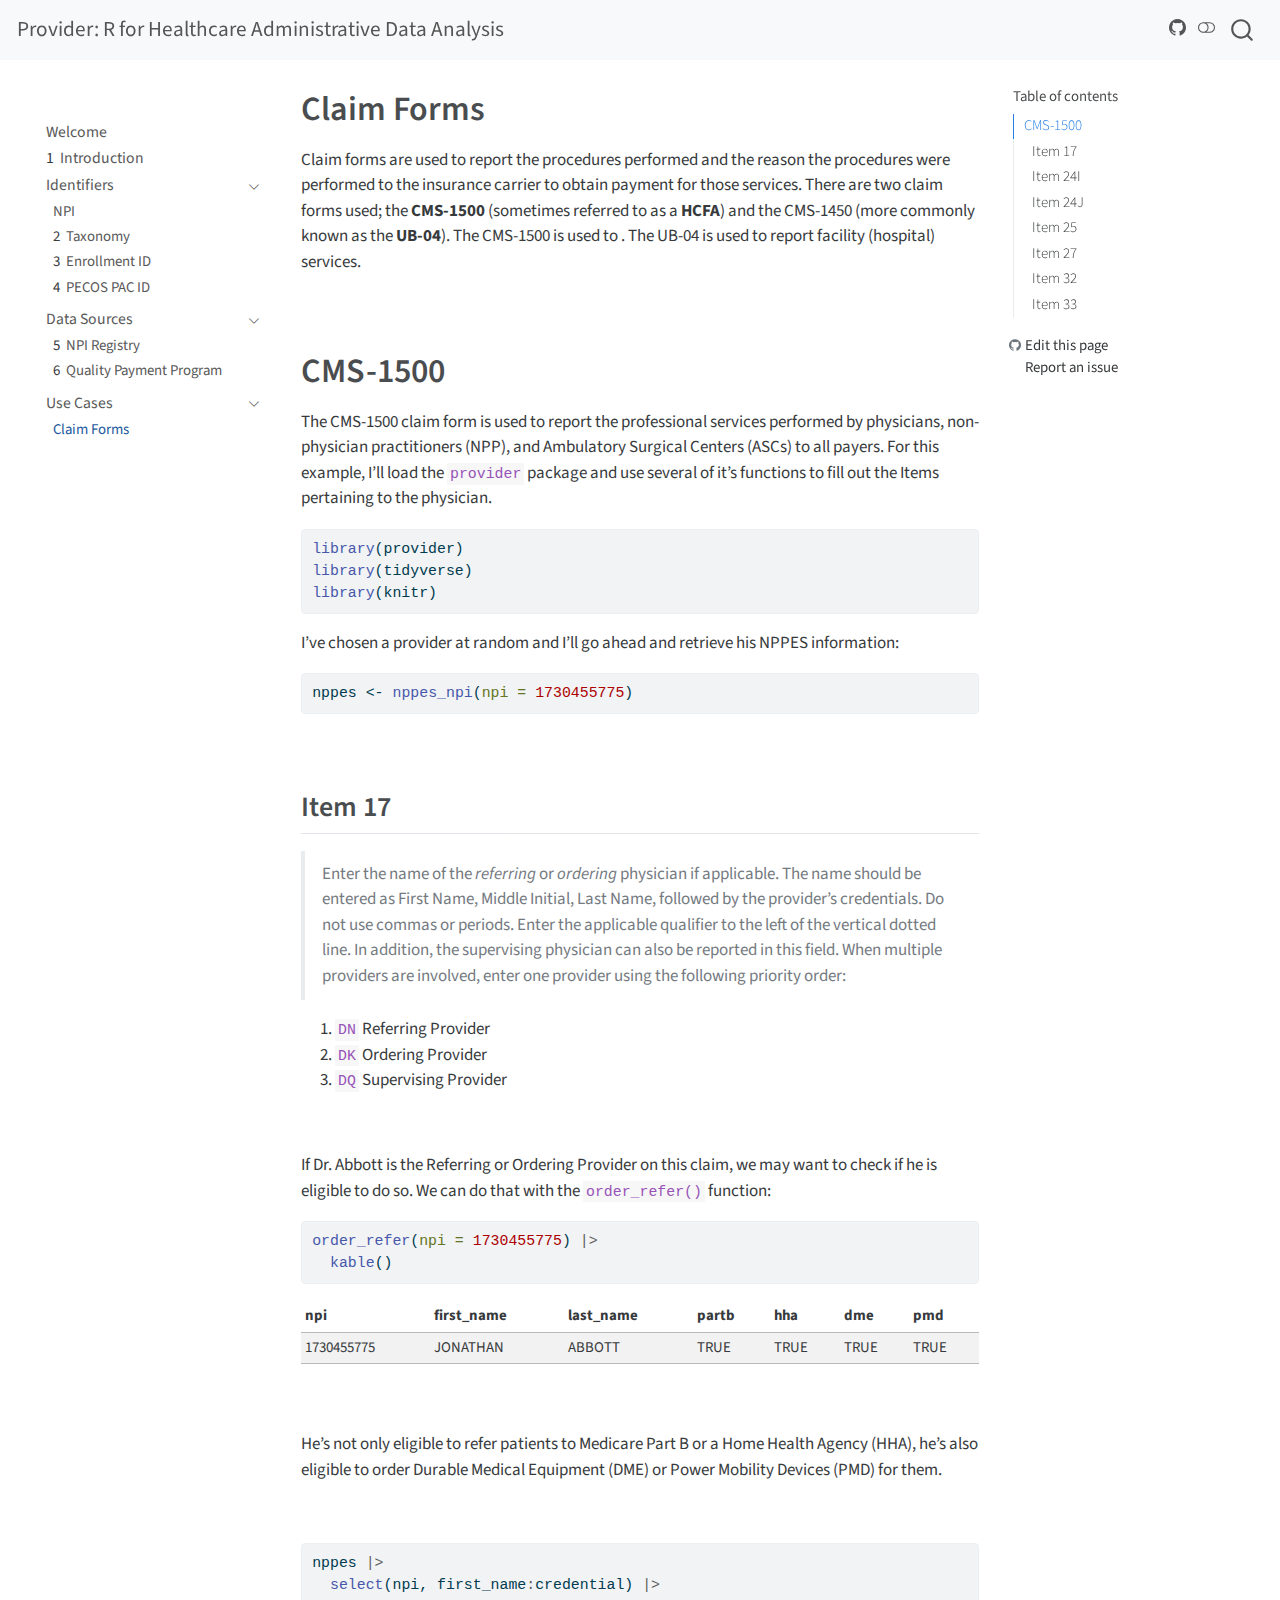
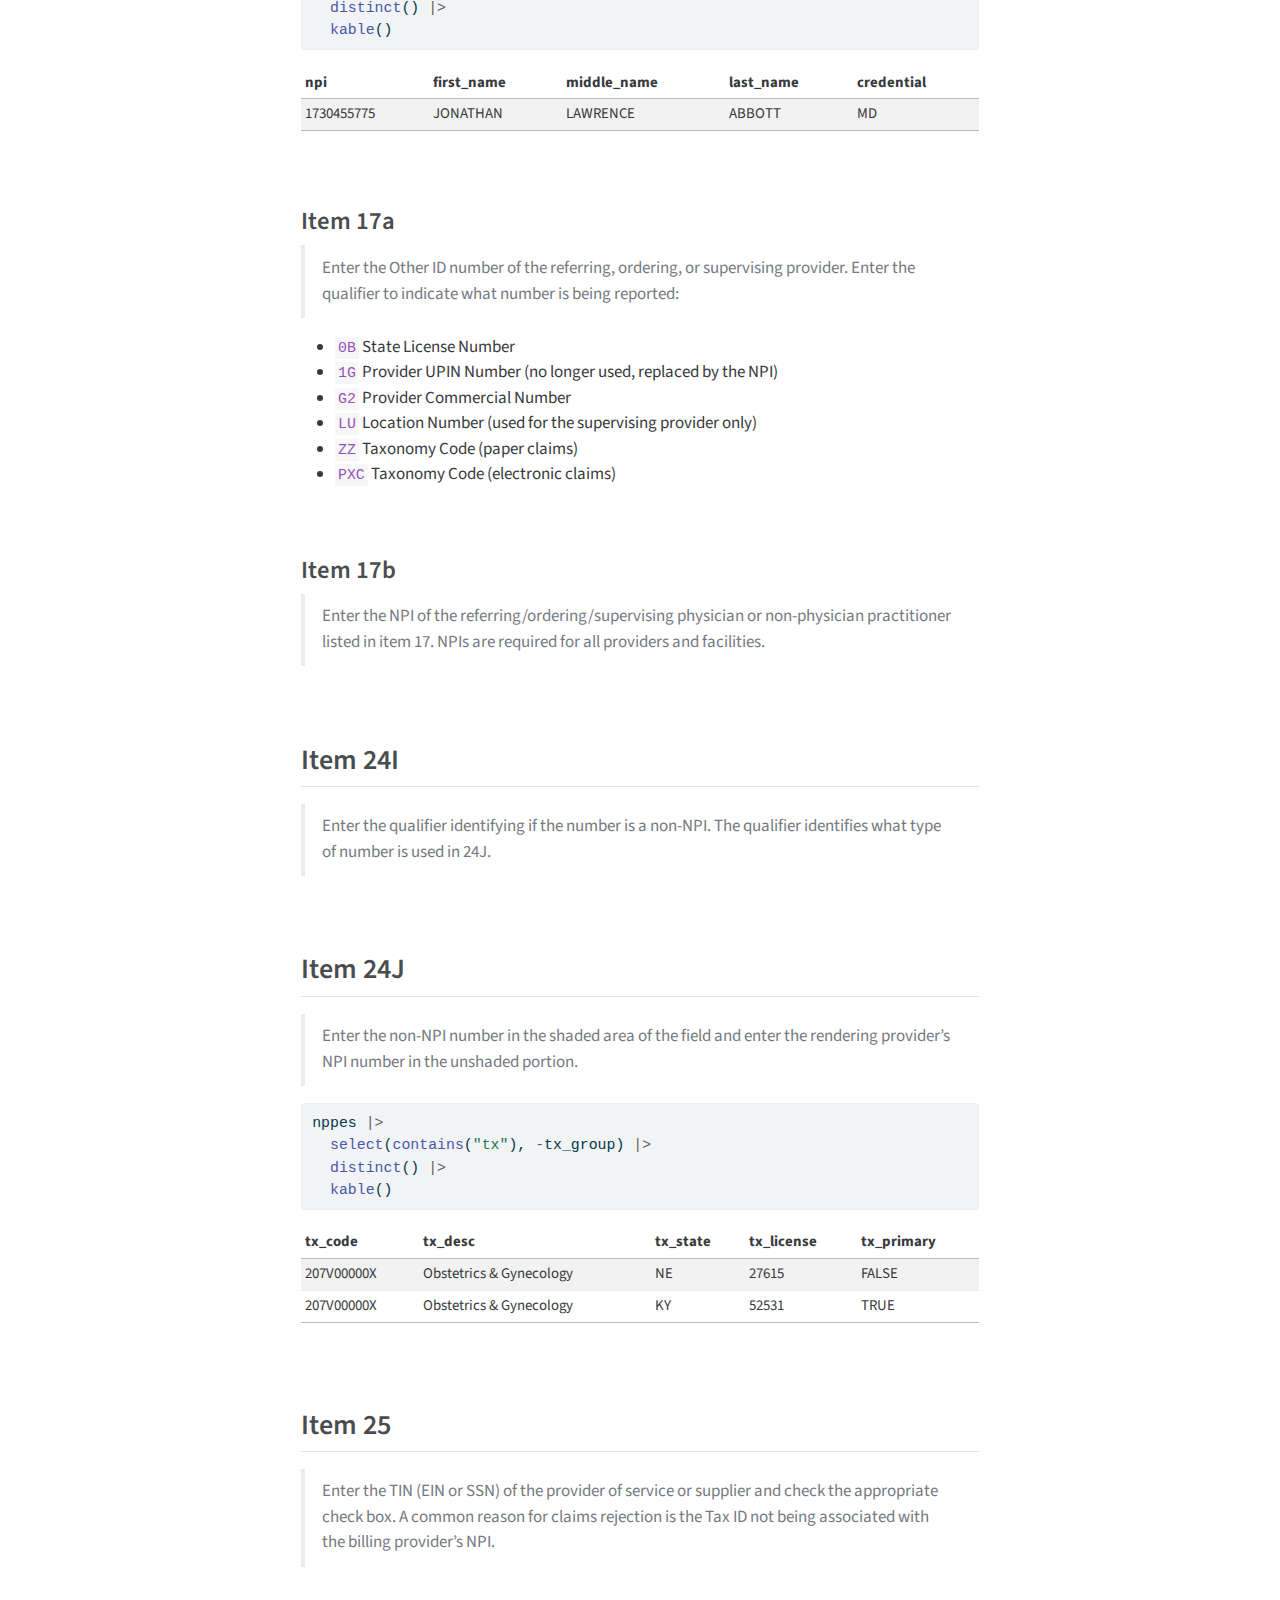
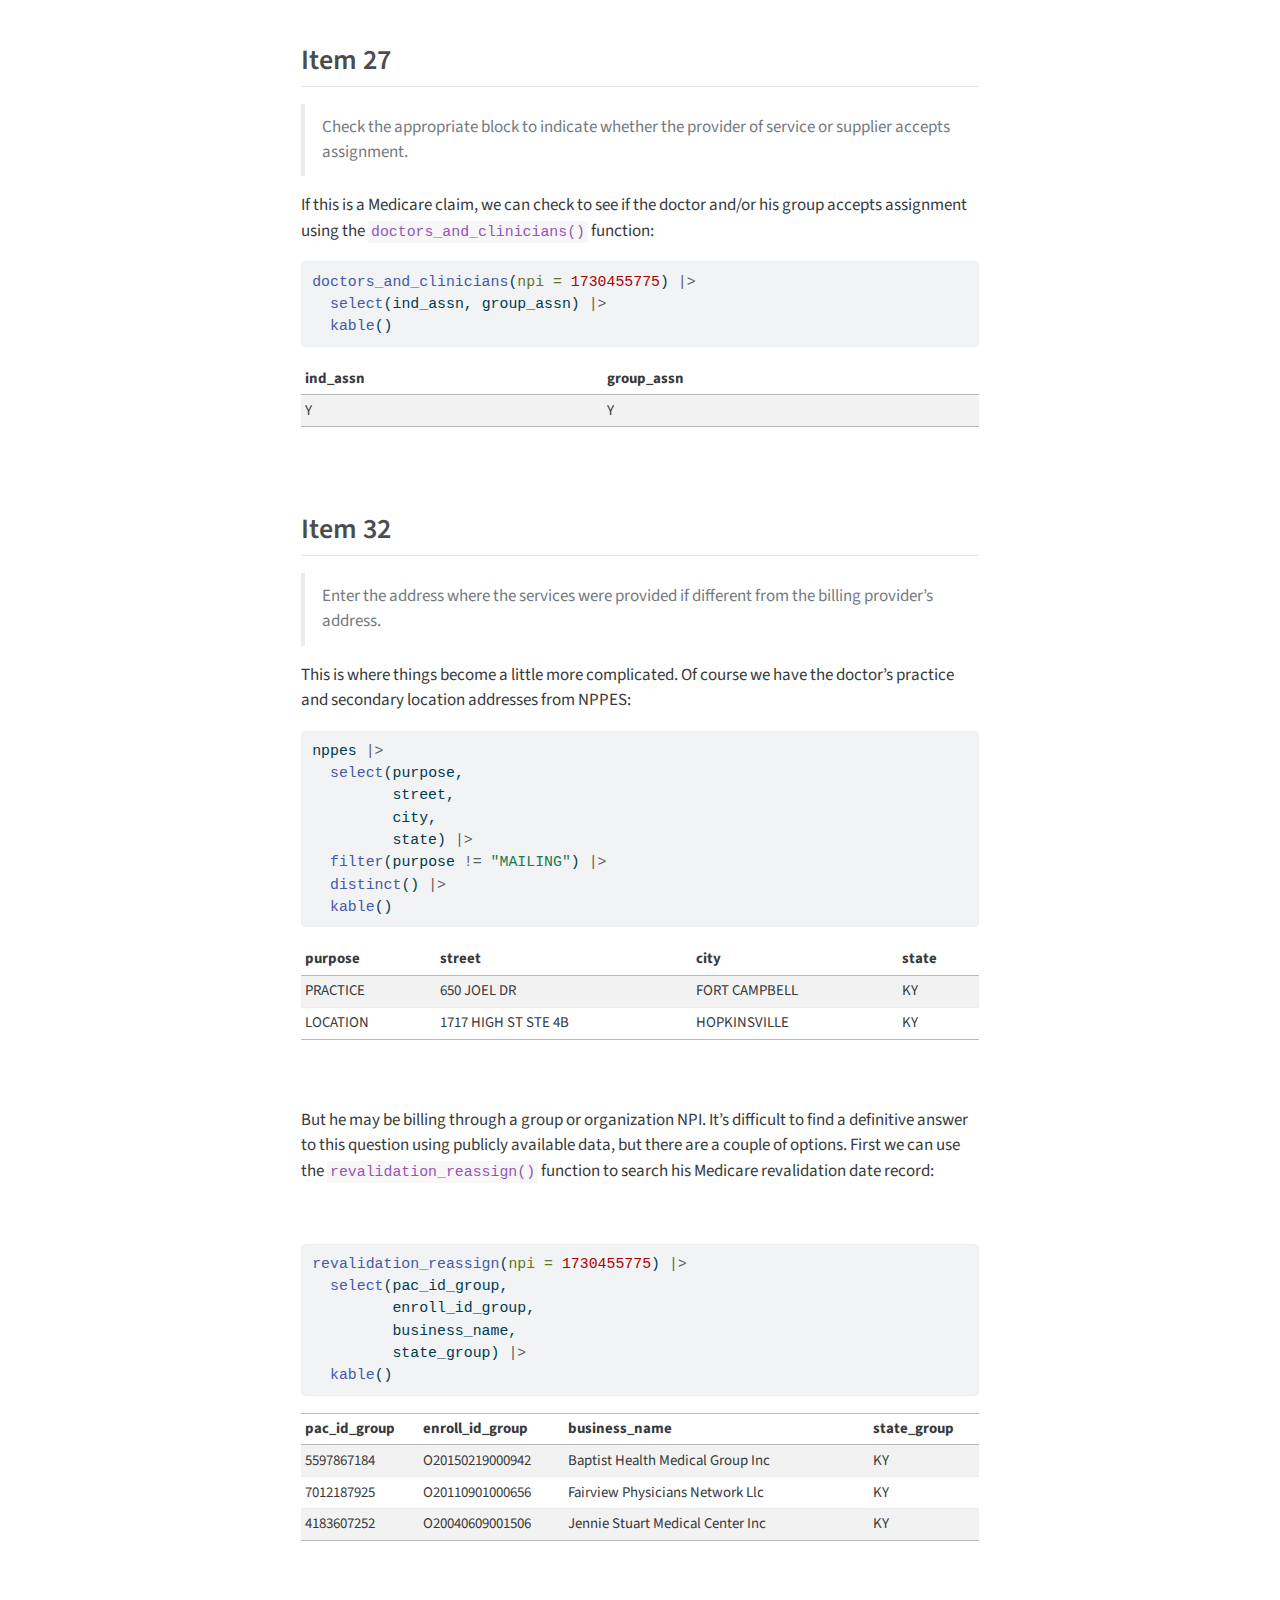
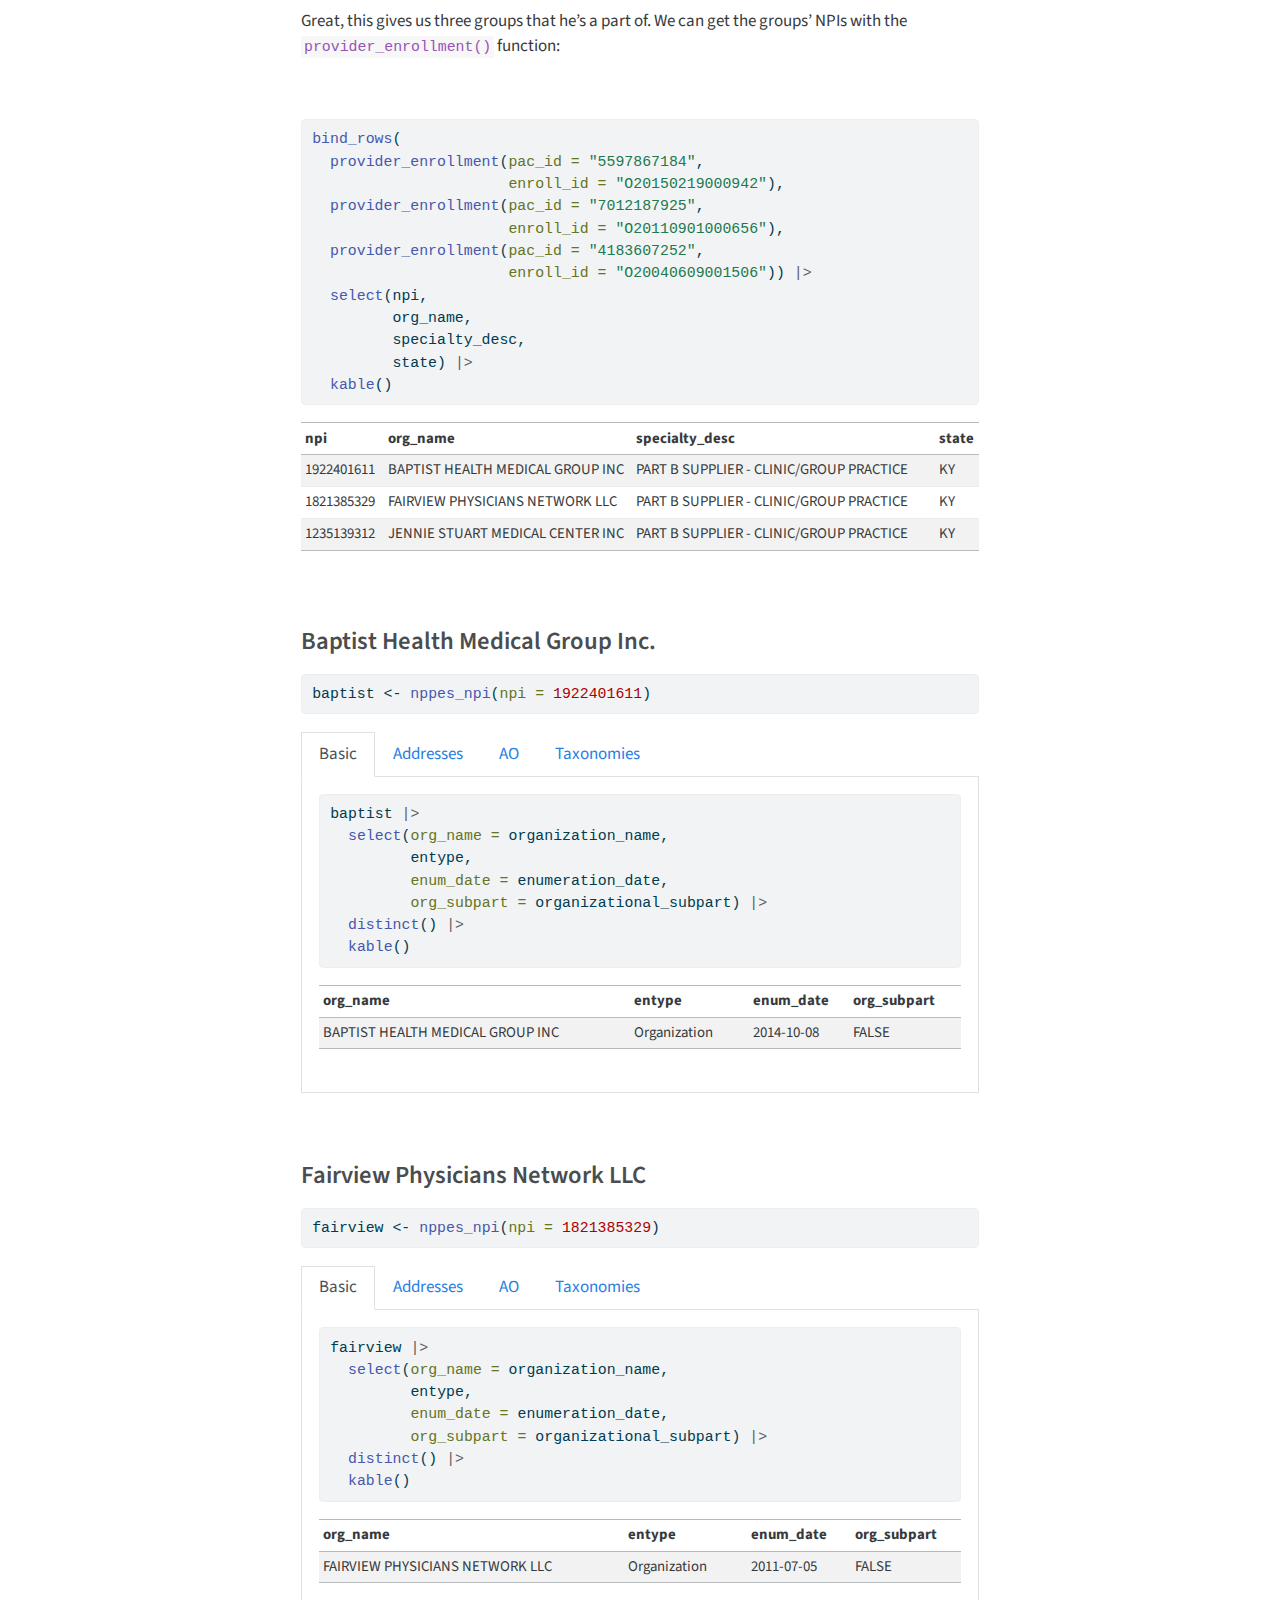
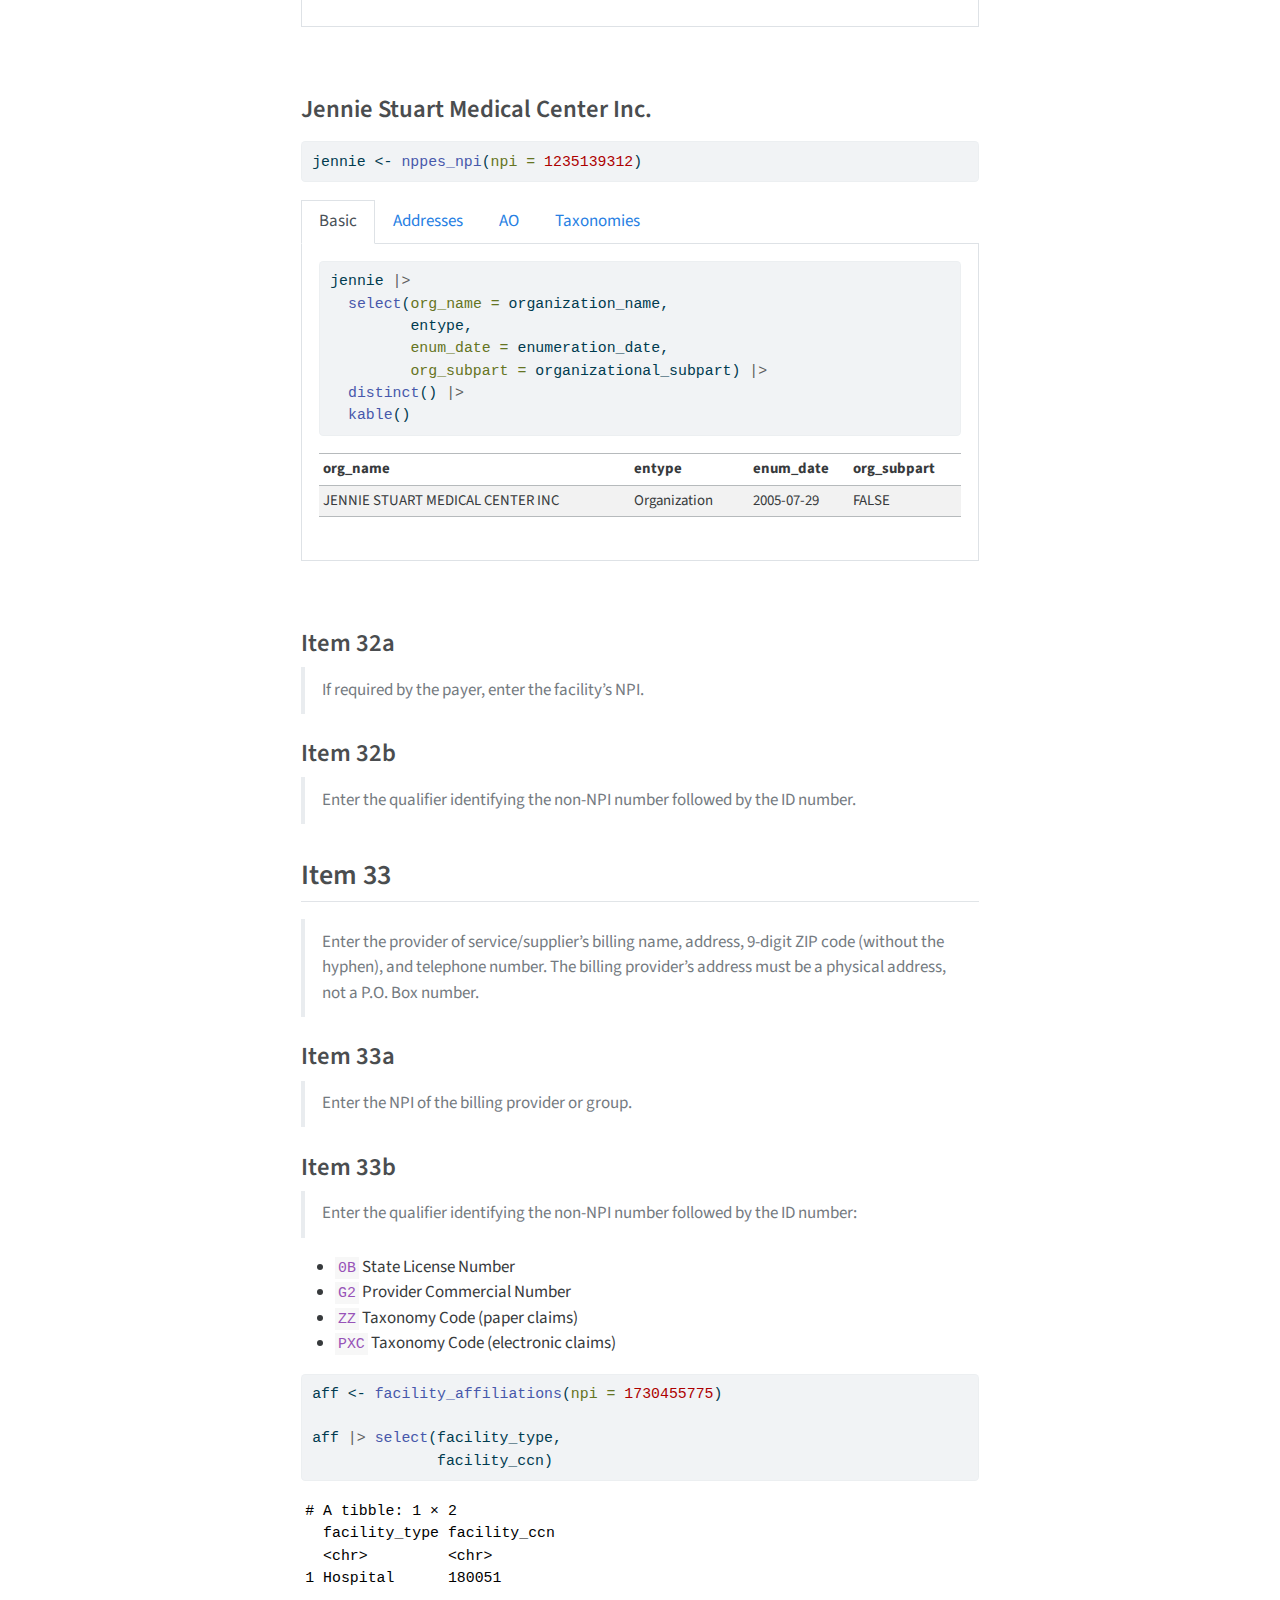
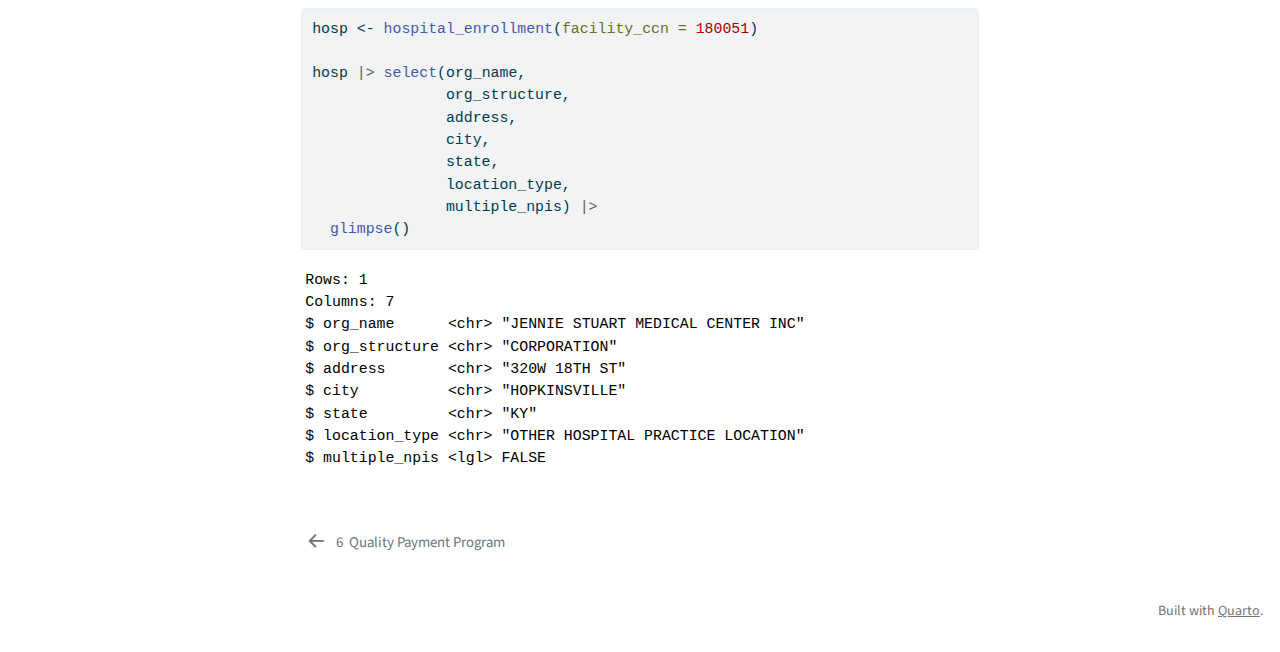
==== commit 46c27c98: "commit" ====
--- a/docs/claims_forms.html
+++ b/docs/claims_forms.html
@@ -58,7 +58,6 @@
 
 
 <script src="site_libs/quarto-nav/quarto-nav.js"></script>
-<script src="site_libs/quarto-nav/headroom.min.js"></script>
 <script src="site_libs/clipboard/clipboard.min.js"></script>
 <script src="site_libs/quarto-search/autocomplete.umd.js"></script>
 <script src="site_libs/quarto-search/fuse.min.js"></script>
@@ -77,11 +76,11 @@
 <link href="site_libs/bootstrap/bootstrap.min.css" rel="stylesheet" class="quarto-color-scheme" id="quarto-bootstrap" data-mode="light">
 <link href="site_libs/bootstrap/bootstrap-dark.min.css" rel="prefetch" class="quarto-color-scheme quarto-color-alternate" id="quarto-bootstrap" data-mode="dark">
 <script id="quarto-search-options" type="application/json">{
-  "location": "sidebar",
+  "location": "navbar",
   "copy-button": false,
   "collapse-after": 3,
-  "panel-placement": "start",
-  "type": "textbox",
+  "panel-placement": "end",
+  "type": "overlay",
   "limit": 20,
   "language": {
     "search-no-results-text": "No results",
@@ -98,12 +97,33 @@
 }</script>
 
 
+<meta property="og:title" content="Provider: R for Healthcare Administrative Data Analysis - Claim Forms">
+<meta property="og:description" content="">
+<meta property="og:site-name" content="Provider: R for Healthcare Administrative Data Analysis">
+<meta name="twitter:title" content="Provider: R for Healthcare Administrative Data Analysis - Claim Forms">
+<meta name="twitter:description" content="">
+<meta name="twitter:creator" content="@aabrucehimni">
+<meta name="twitter:card" content="summary">
 </head>
 
-<body class="nav-sidebar floating">
+<body class="nav-sidebar floating nav-fixed">
 
 <div id="quarto-search-results"></div>
   <header id="quarto-header" class="headroom fixed-top">
+    <nav class="navbar navbar-expand-lg navbar-dark ">
+      <div class="navbar-container container-fluid">
+      <div class="navbar-brand-container">
+    <a class="navbar-brand" href="./index.html">
+    <span class="navbar-title">Provider: R for Healthcare Administrative Data Analysis</span>
+    </a>
+  </div>
+        <div class="quarto-navbar-tools ms-auto">
+    <a href="https://github.com/andrewallenbruce/provider_book" rel="" title="Source Code" class="quarto-navigation-tool px-1" aria-label="Source Code"><i class="bi bi-github"></i></a>
+  <a href="" class="quarto-color-scheme-toggle quarto-navigation-tool  px-1" onclick="window.quartoToggleColorScheme(); return false;" title="Toggle dark mode"><i class="bi"></i></a>
+</div>
+          <div id="quarto-search" class="" title="Search"></div>
+      </div> <!-- /container-fluid -->
+    </nav>
   <nav class="quarto-secondary-nav">
     <div class="container-fluid d-flex">
       <button type="button" class="quarto-btn-toggle btn" data-bs-toggle="collapse" data-bs-target="#quarto-sidebar,#quarto-sidebar-glass" aria-controls="quarto-sidebar" aria-expanded="false" aria-label="Toggle sidebar navigation" onclick="if (window.quartoToggleHeadroom) { window.quartoToggleHeadroom(); }">
@@ -119,18 +139,9 @@
   </nav>
 </header>
 <!-- content -->
-<div id="quarto-content" class="quarto-container page-columns page-rows-contents page-layout-article">
+<div id="quarto-content" class="quarto-container page-columns page-rows-contents page-layout-article page-navbar">
 <!-- sidebar -->
   <nav id="quarto-sidebar" class="sidebar collapse collapse-horizontal sidebar-navigation floating overflow-auto">
-    <div class="pt-lg-2 mt-2 text-left sidebar-header">
-    <div class="sidebar-title mb-0 py-0">
-      <a href="./">Provider: R for Healthcare Administrative Data Analysis</a> 
-        <div class="sidebar-tools-main">
-    <a href="https://github.com/andrewallenbruce/provider_book" rel="" title="Source Code" class="quarto-navigation-tool px-1" aria-label="Source Code"><i class="bi bi-github"></i></a>
-  <a href="" class="quarto-color-scheme-toggle quarto-navigation-tool  px-1" onclick="window.quartoToggleColorScheme(); return false;" title="Toggle dark mode"><i class="bi"></i></a>
-</div>
-    </div>
-      </div>
         <div class="mt-2 flex-shrink-0 align-items-center">
         <div class="sidebar-search">
         <div id="quarto-search" class="" title="Search"></div>
@@ -168,13 +179,19 @@
           <li class="sidebar-item">
   <div class="sidebar-item-container"> 
   <a href="./taxonomy.html" class="sidebar-item-text sidebar-link">
- <span class="menu-text">Taxonomy</span></a>
+ <span class="menu-text"><span class="chapter-number">2</span>&nbsp; <span class="chapter-title">Taxonomy</span></span></a>
   </div>
 </li>
           <li class="sidebar-item">
   <div class="sidebar-item-container"> 
   <a href="./enroll_id.html" class="sidebar-item-text sidebar-link">
- <span class="menu-text">Enrollment ID</span></a>
+ <span class="menu-text"><span class="chapter-number">3</span>&nbsp; <span class="chapter-title">Enrollment ID</span></span></a>
+  </div>
+</li>
+          <li class="sidebar-item">
+  <div class="sidebar-item-container"> 
+  <a href="./pecos.html" class="sidebar-item-text sidebar-link">
+ <span class="menu-text"><span class="chapter-number">4</span>&nbsp; <span class="chapter-title">PECOS PAC ID</span></span></a>
   </div>
 </li>
       </ul>
@@ -191,13 +208,13 @@
           <li class="sidebar-item">
   <div class="sidebar-item-container"> 
   <a href="./nppes.html" class="sidebar-item-text sidebar-link">
- <span class="menu-text">NPPES</span></a>
+ <span class="menu-text"><span class="chapter-number">5</span>&nbsp; <span class="chapter-title">NPI Registry</span></span></a>
   </div>
 </li>
           <li class="sidebar-item">
   <div class="sidebar-item-container"> 
   <a href="./qpp.html" class="sidebar-item-text sidebar-link">
- <span class="menu-text">Quality Payment Program</span></a>
+ <span class="menu-text"><span class="chapter-number">6</span>&nbsp; <span class="chapter-title">Quality Payment Program</span></span></a>
   </div>
 </li>
       </ul>
@@ -2090,7 +2107,7 @@
 <nav class="page-navigation">
   <div class="nav-page nav-page-previous">
       <a href="./qpp.html" class="pagination-link">
-        <i class="bi bi-arrow-left-short"></i> <span class="nav-page-text">Quality Payment Program</span>
+        <i class="bi bi-arrow-left-short"></i> <span class="nav-page-text"><span class="chapter-number">6</span>&nbsp; <span class="chapter-title">Quality Payment Program</span></span>
       </a>          
   </div>
   <div class="nav-page nav-page-next">
@@ -2105,7 +2122,7 @@
     <div class="nav-footer-center">
       &nbsp;
     </div>
-    <div class="nav-footer-right">This book was built with <a href="https://quarto.org/">Quarto</a>.</div>
+    <div class="nav-footer-right">Built with <a href="https://quarto.org/">Quarto</a>.</div>
   </div>
 </footer>
 
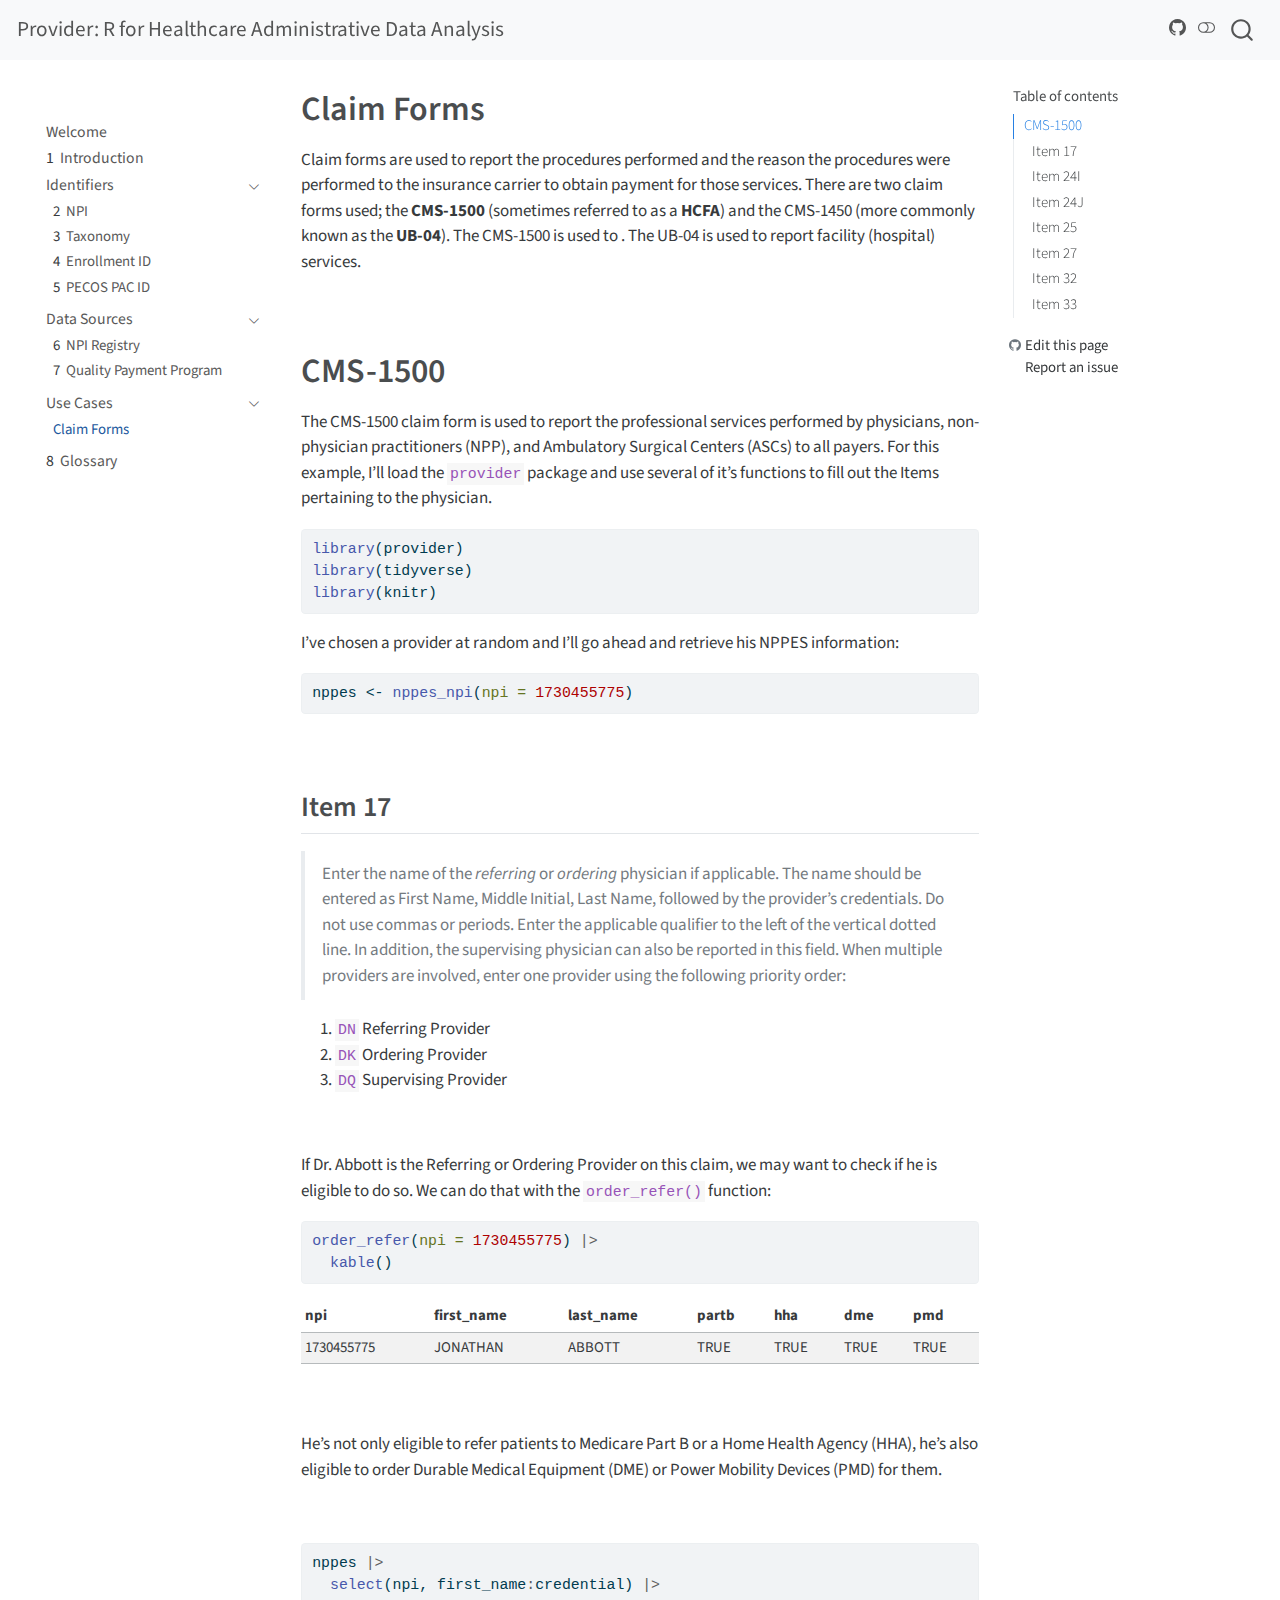
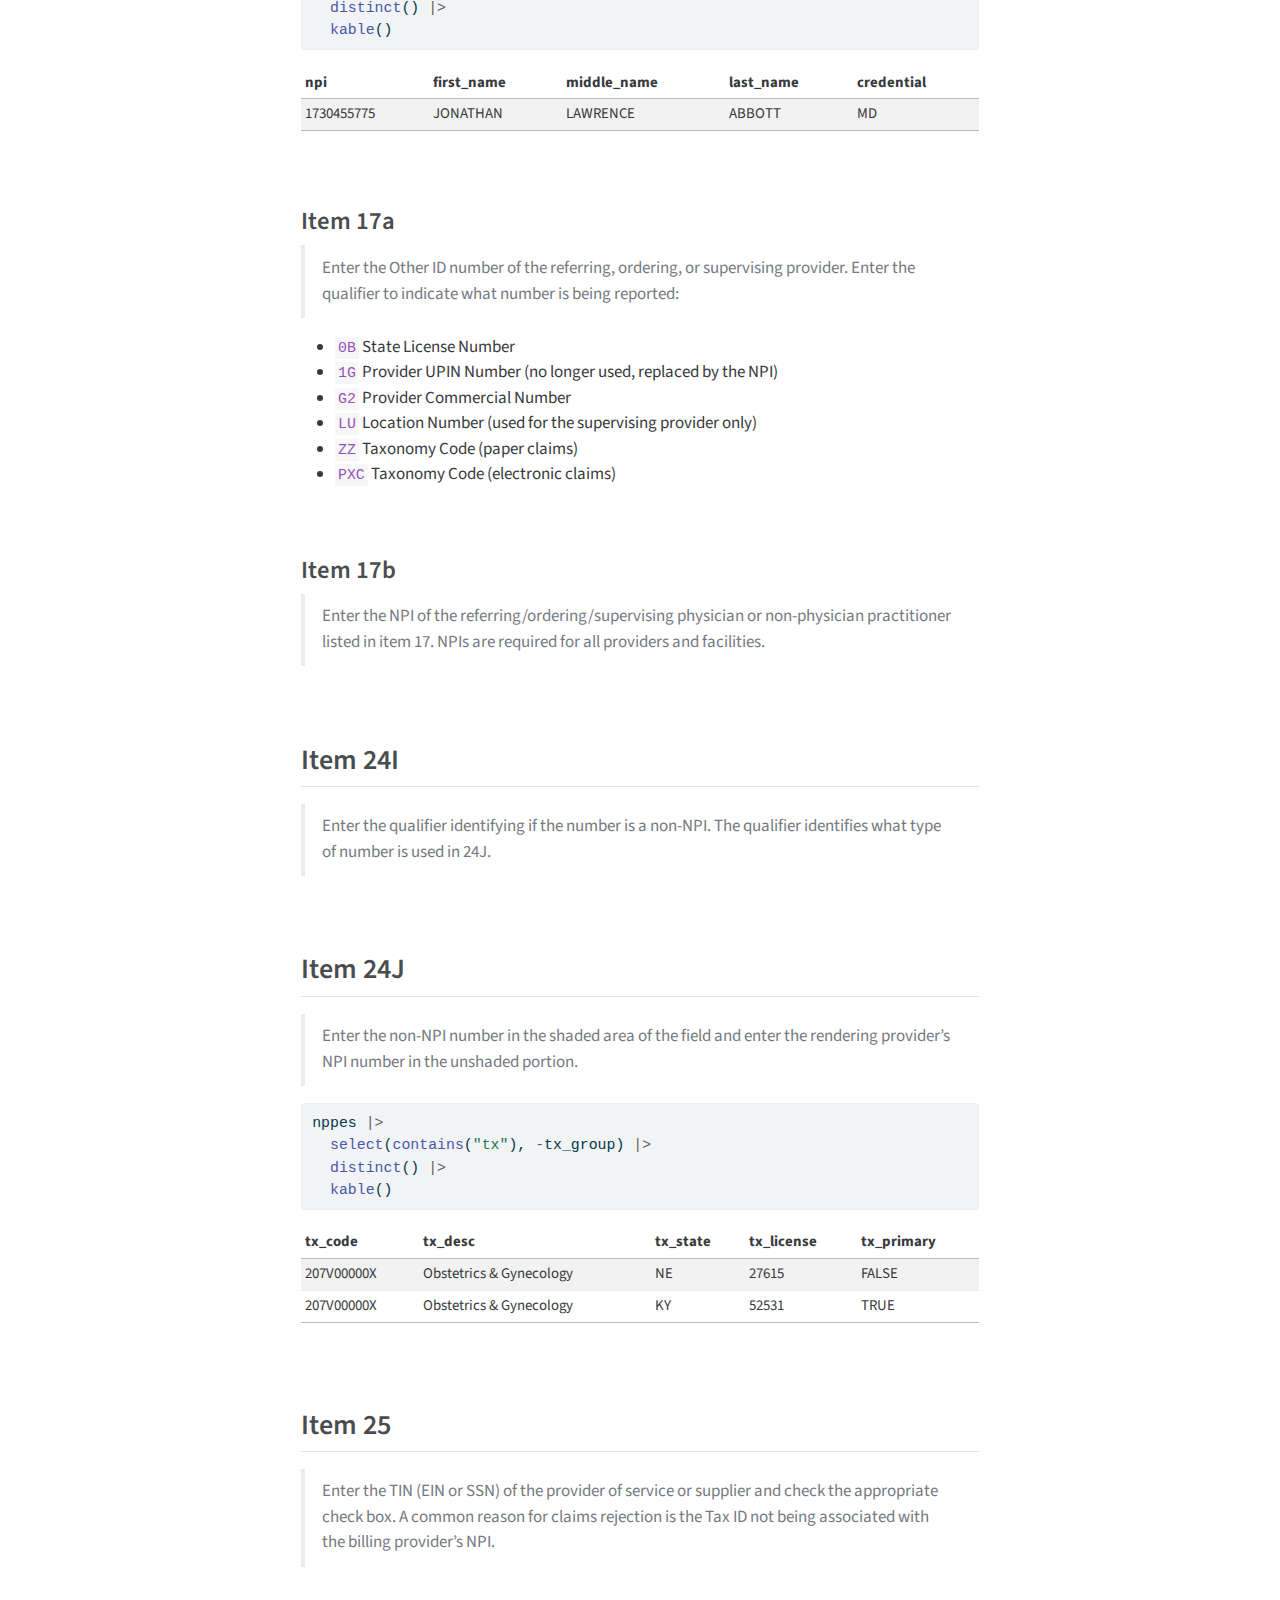
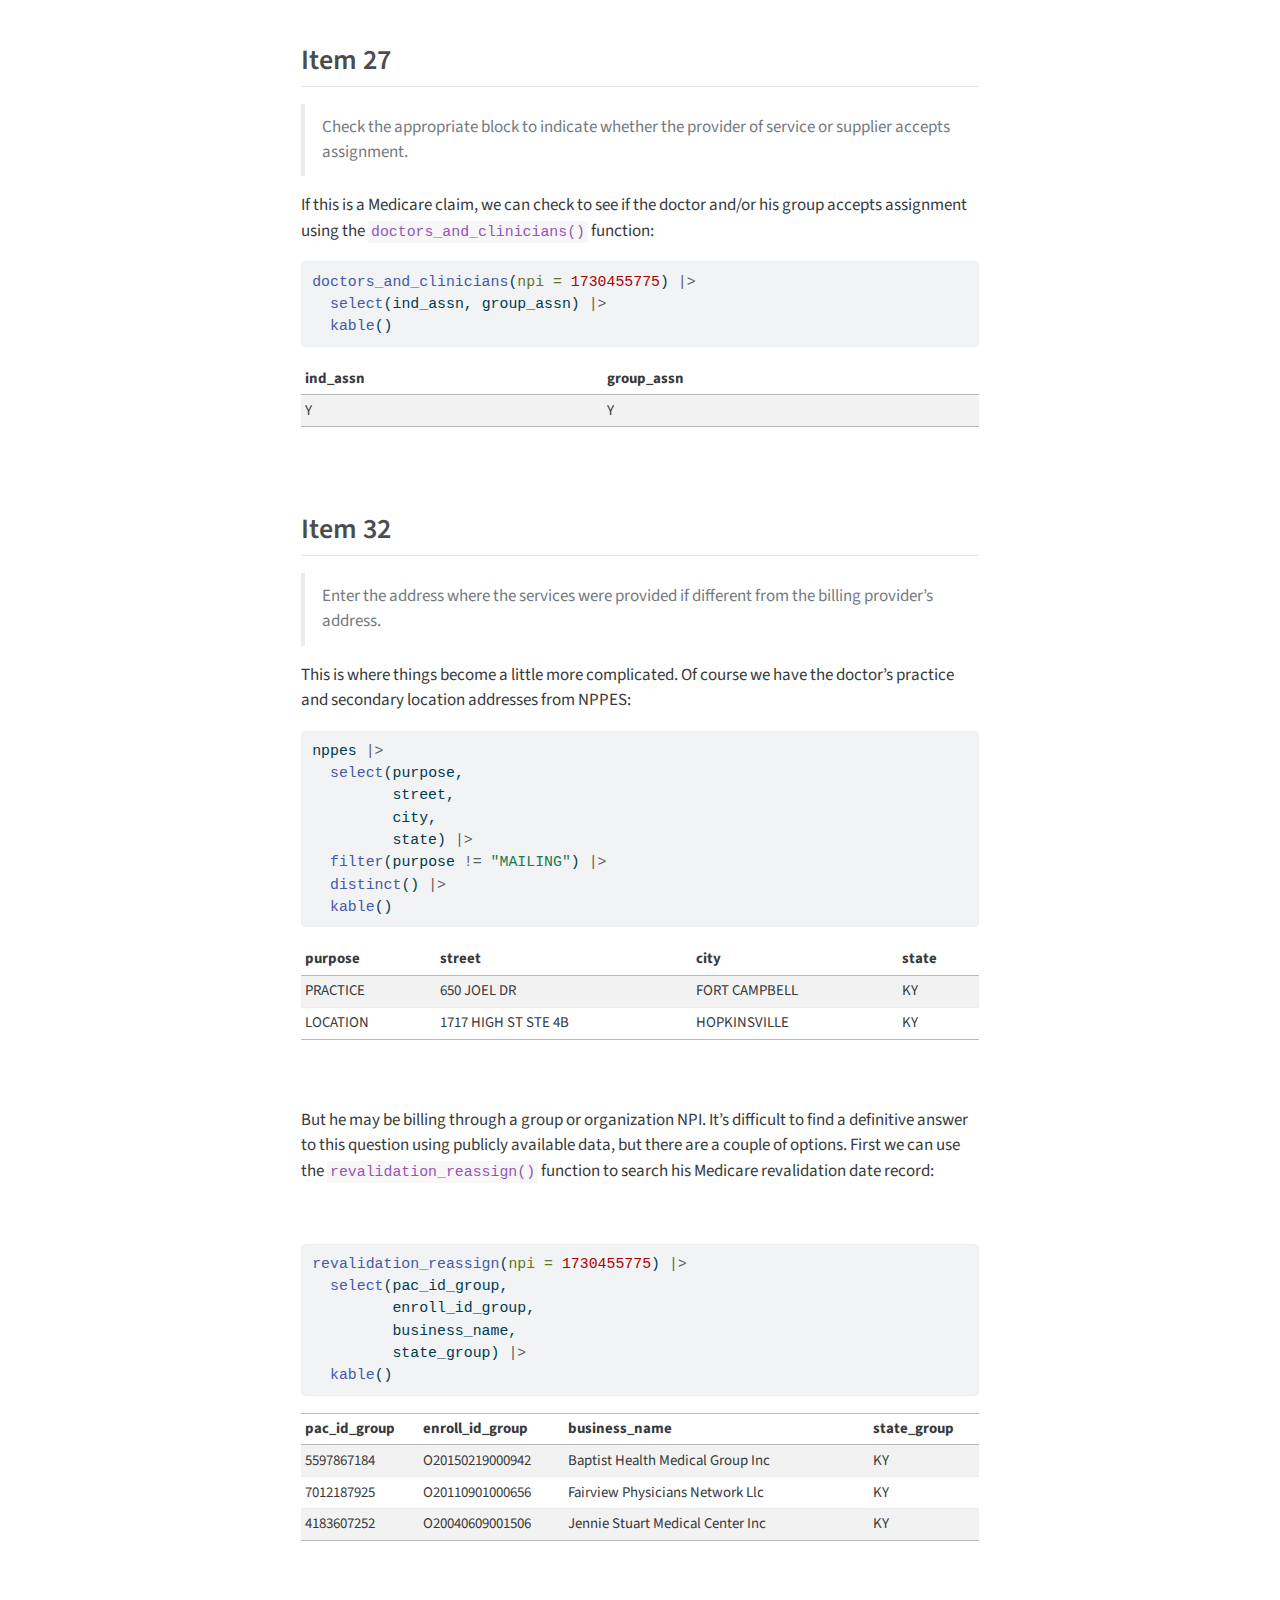
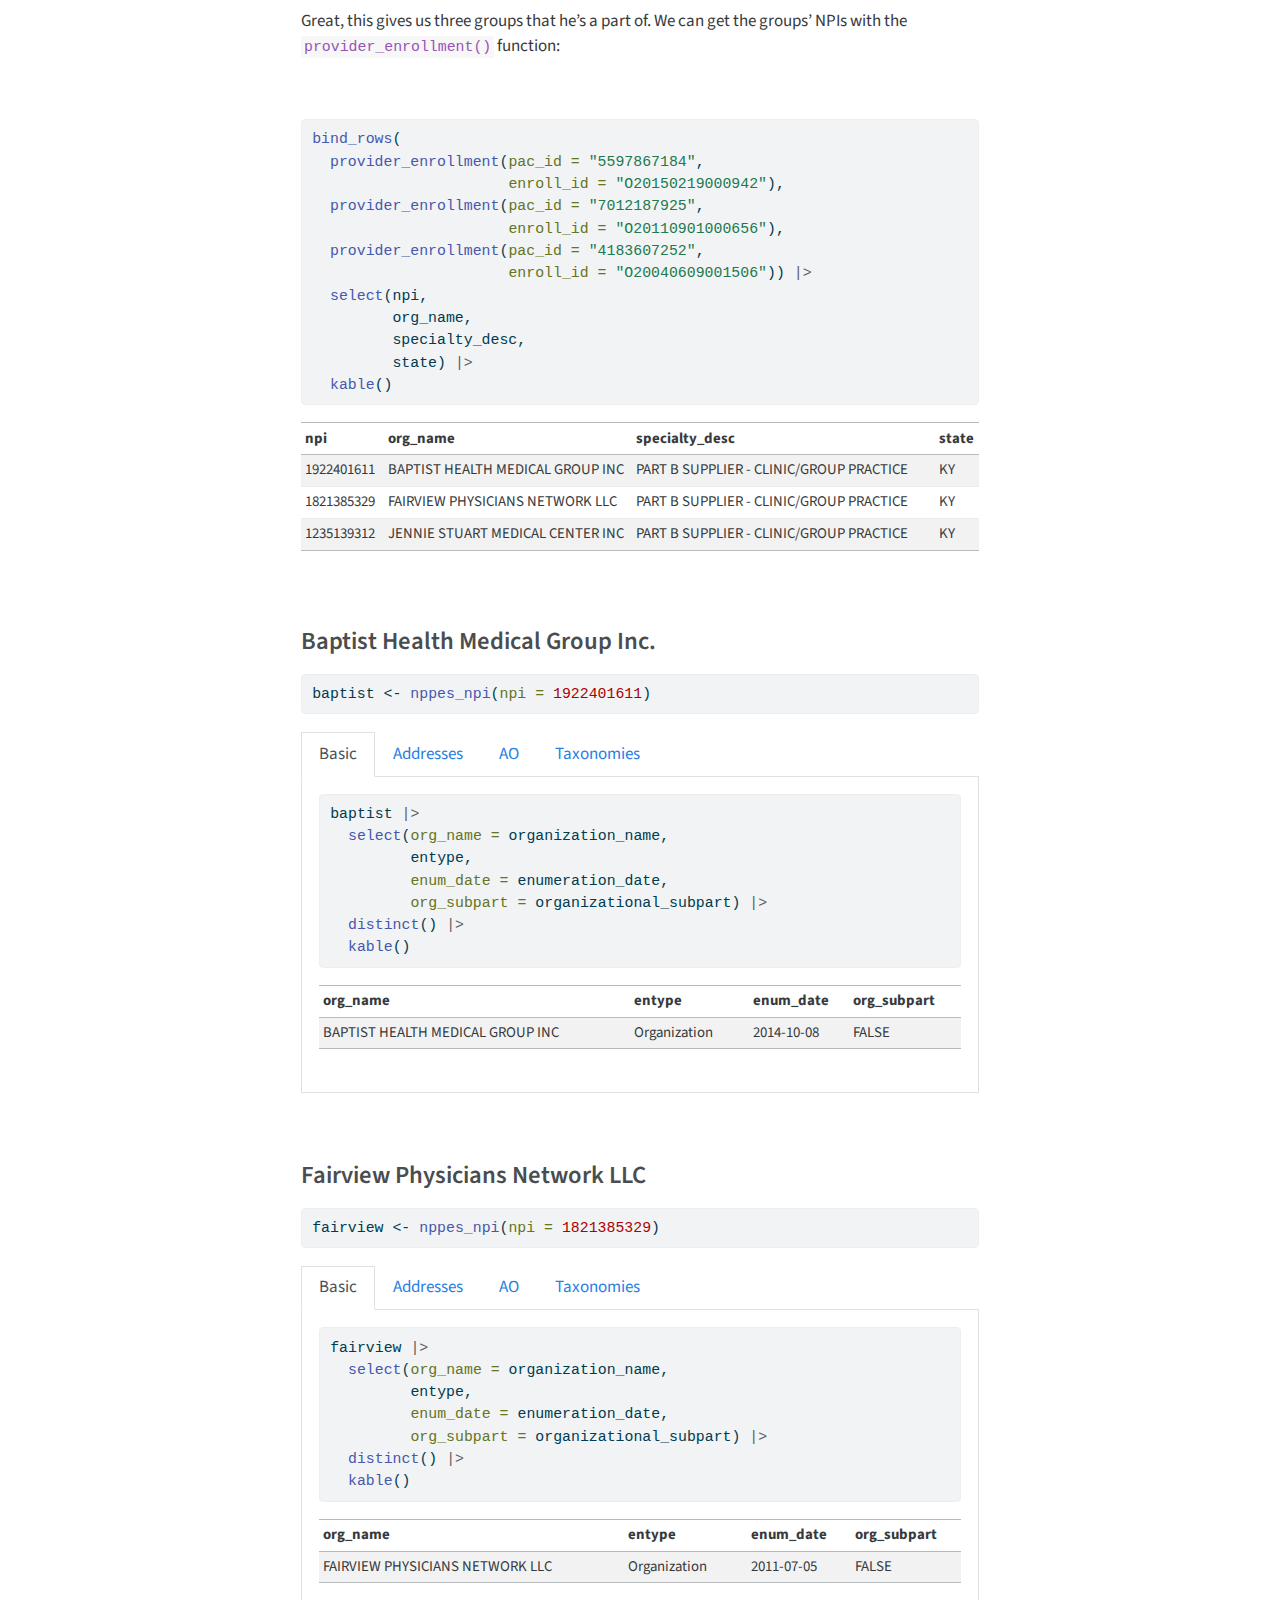
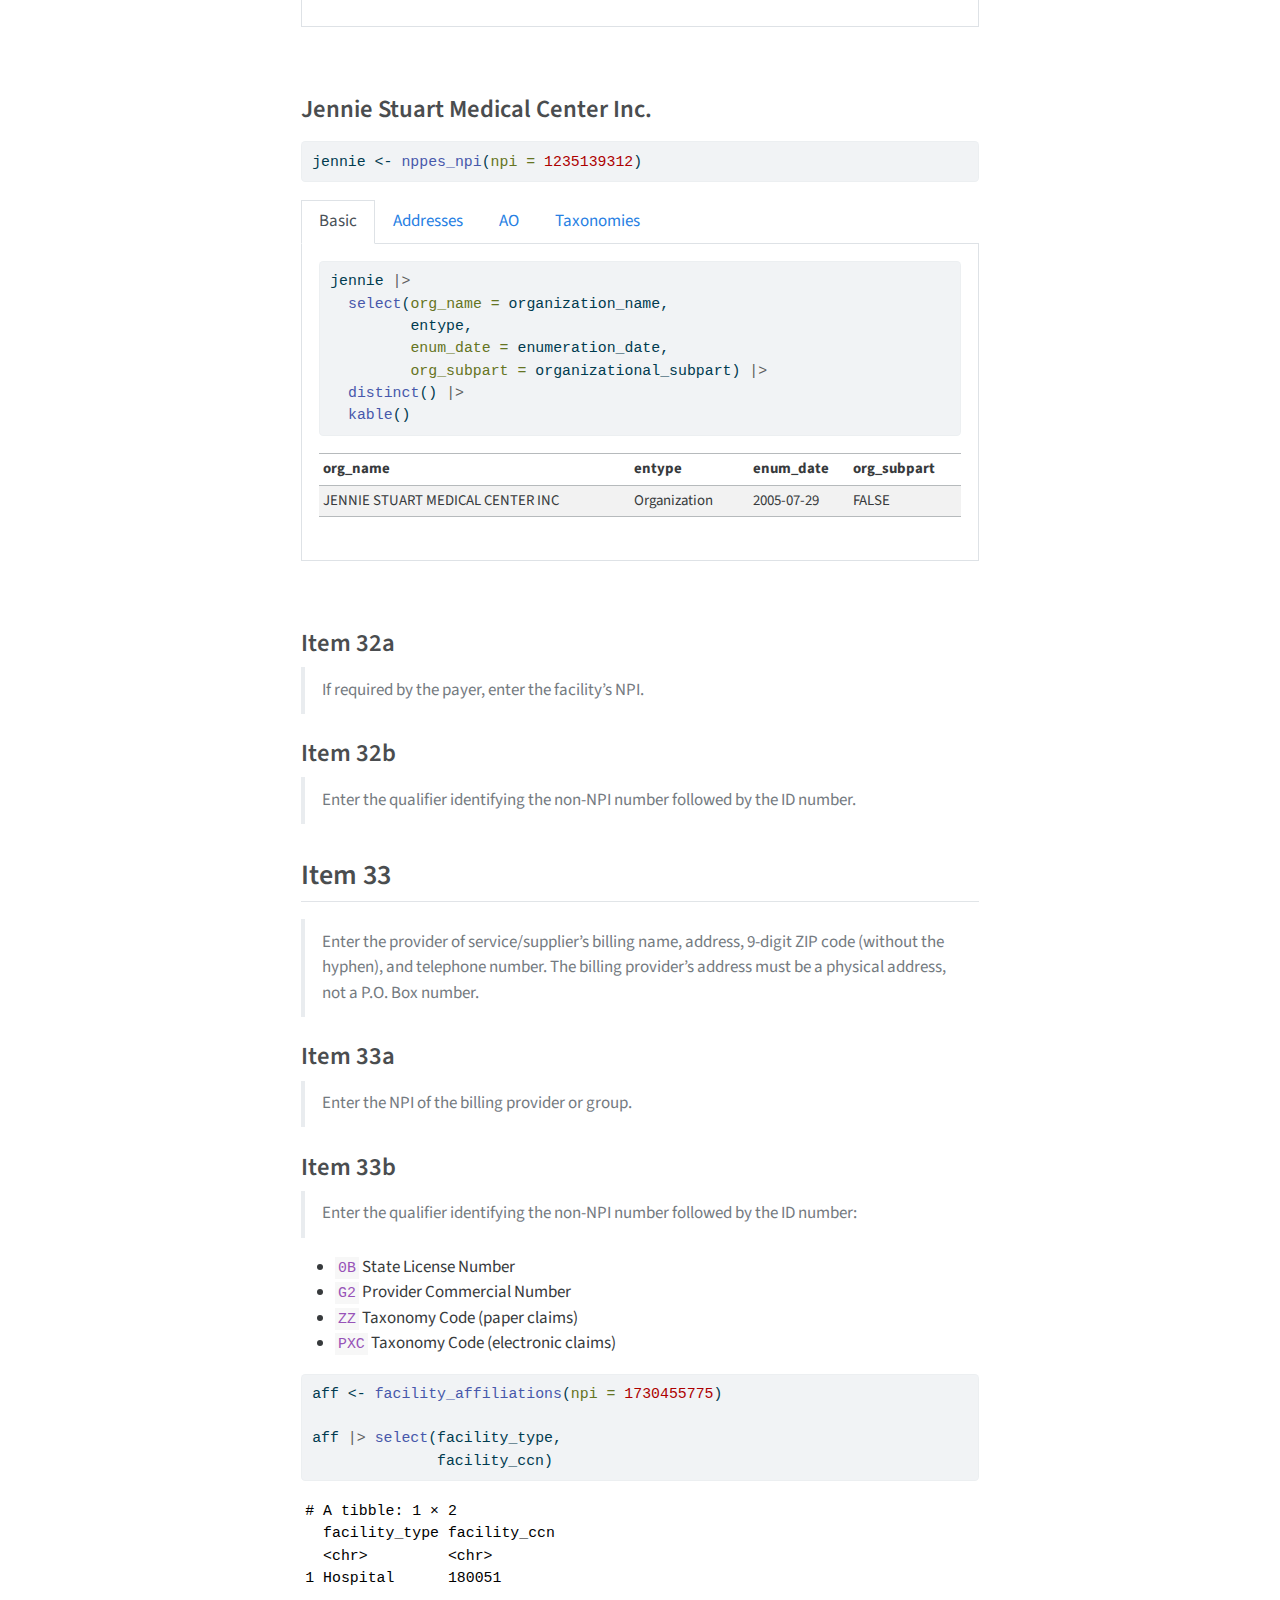
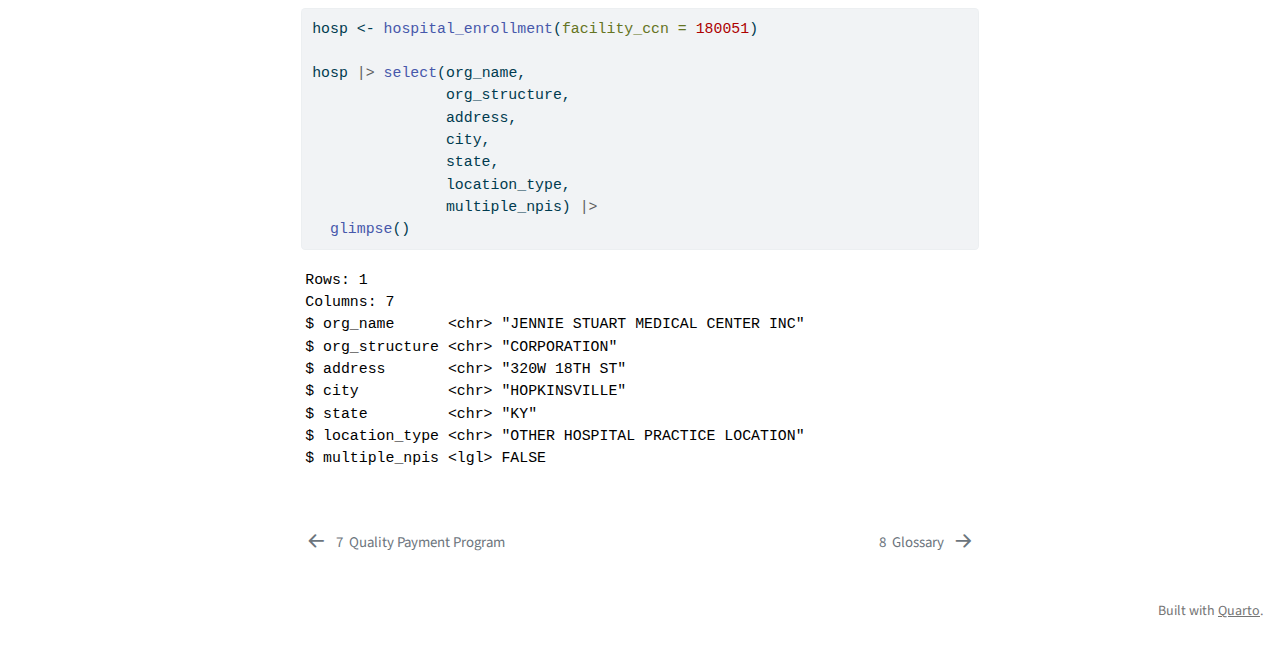
==== commit 92e3e994: "commit" ====
--- a/docs/claims_forms.html
+++ b/docs/claims_forms.html
@@ -63,6 +63,7 @@
 <script src="site_libs/quarto-search/fuse.min.js"></script>
 <script src="site_libs/quarto-search/quarto-search.js"></script>
 <meta name="quarto:offset" content="./">
+<link href="./glossary.html" rel="next">
 <link href="./qpp.html" rel="prev">
 <script src="site_libs/quarto-html/quarto.js"></script>
 <script src="site_libs/quarto-html/popper.min.js"></script>
@@ -173,25 +174,25 @@
           <li class="sidebar-item">
   <div class="sidebar-item-container"> 
   <a href="./npi.html" class="sidebar-item-text sidebar-link">
- <span class="menu-text">NPI</span></a>
+ <span class="menu-text"><span class="chapter-number">2</span>&nbsp; <span class="chapter-title">NPI</span></span></a>
   </div>
 </li>
           <li class="sidebar-item">
   <div class="sidebar-item-container"> 
   <a href="./taxonomy.html" class="sidebar-item-text sidebar-link">
- <span class="menu-text"><span class="chapter-number">2</span>&nbsp; <span class="chapter-title">Taxonomy</span></span></a>
+ <span class="menu-text"><span class="chapter-number">3</span>&nbsp; <span class="chapter-title">Taxonomy</span></span></a>
   </div>
 </li>
           <li class="sidebar-item">
   <div class="sidebar-item-container"> 
   <a href="./enroll_id.html" class="sidebar-item-text sidebar-link">
- <span class="menu-text"><span class="chapter-number">3</span>&nbsp; <span class="chapter-title">Enrollment ID</span></span></a>
+ <span class="menu-text"><span class="chapter-number">4</span>&nbsp; <span class="chapter-title">Enrollment ID</span></span></a>
   </div>
 </li>
           <li class="sidebar-item">
   <div class="sidebar-item-container"> 
   <a href="./pecos.html" class="sidebar-item-text sidebar-link">
- <span class="menu-text"><span class="chapter-number">4</span>&nbsp; <span class="chapter-title">PECOS PAC ID</span></span></a>
+ <span class="menu-text"><span class="chapter-number">5</span>&nbsp; <span class="chapter-title">PECOS PAC ID</span></span></a>
   </div>
 </li>
       </ul>
@@ -208,13 +209,13 @@
           <li class="sidebar-item">
   <div class="sidebar-item-container"> 
   <a href="./nppes.html" class="sidebar-item-text sidebar-link">
- <span class="menu-text"><span class="chapter-number">5</span>&nbsp; <span class="chapter-title">NPI Registry</span></span></a>
+ <span class="menu-text"><span class="chapter-number">6</span>&nbsp; <span class="chapter-title">NPI Registry</span></span></a>
   </div>
 </li>
           <li class="sidebar-item">
   <div class="sidebar-item-container"> 
   <a href="./qpp.html" class="sidebar-item-text sidebar-link">
- <span class="menu-text"><span class="chapter-number">6</span>&nbsp; <span class="chapter-title">Quality Payment Program</span></span></a>
+ <span class="menu-text"><span class="chapter-number">7</span>&nbsp; <span class="chapter-title">Quality Payment Program</span></span></a>
   </div>
 </li>
       </ul>
@@ -236,6 +237,12 @@
 </li>
       </ul>
   </li>
+        <li class="sidebar-item">
+  <div class="sidebar-item-container"> 
+  <a href="./glossary.html" class="sidebar-item-text sidebar-link">
+ <span class="menu-text"><span class="chapter-number">8</span>&nbsp; <span class="chapter-title">Glossary</span></span></a>
+  </div>
+</li>
     </ul>
     </div>
 </nav>
@@ -2107,10 +2114,13 @@
 <nav class="page-navigation">
   <div class="nav-page nav-page-previous">
       <a href="./qpp.html" class="pagination-link">
-        <i class="bi bi-arrow-left-short"></i> <span class="nav-page-text"><span class="chapter-number">6</span>&nbsp; <span class="chapter-title">Quality Payment Program</span></span>
+        <i class="bi bi-arrow-left-short"></i> <span class="nav-page-text"><span class="chapter-number">7</span>&nbsp; <span class="chapter-title">Quality Payment Program</span></span>
       </a>          
   </div>
   <div class="nav-page nav-page-next">
+      <a href="./glossary.html" class="pagination-link">
+        <span class="nav-page-text"><span class="chapter-number">8</span>&nbsp; <span class="chapter-title">Glossary</span></span> <i class="bi bi-arrow-right-short"></i>
+      </a>
   </div>
 </nav>
 </div> <!-- /content -->
